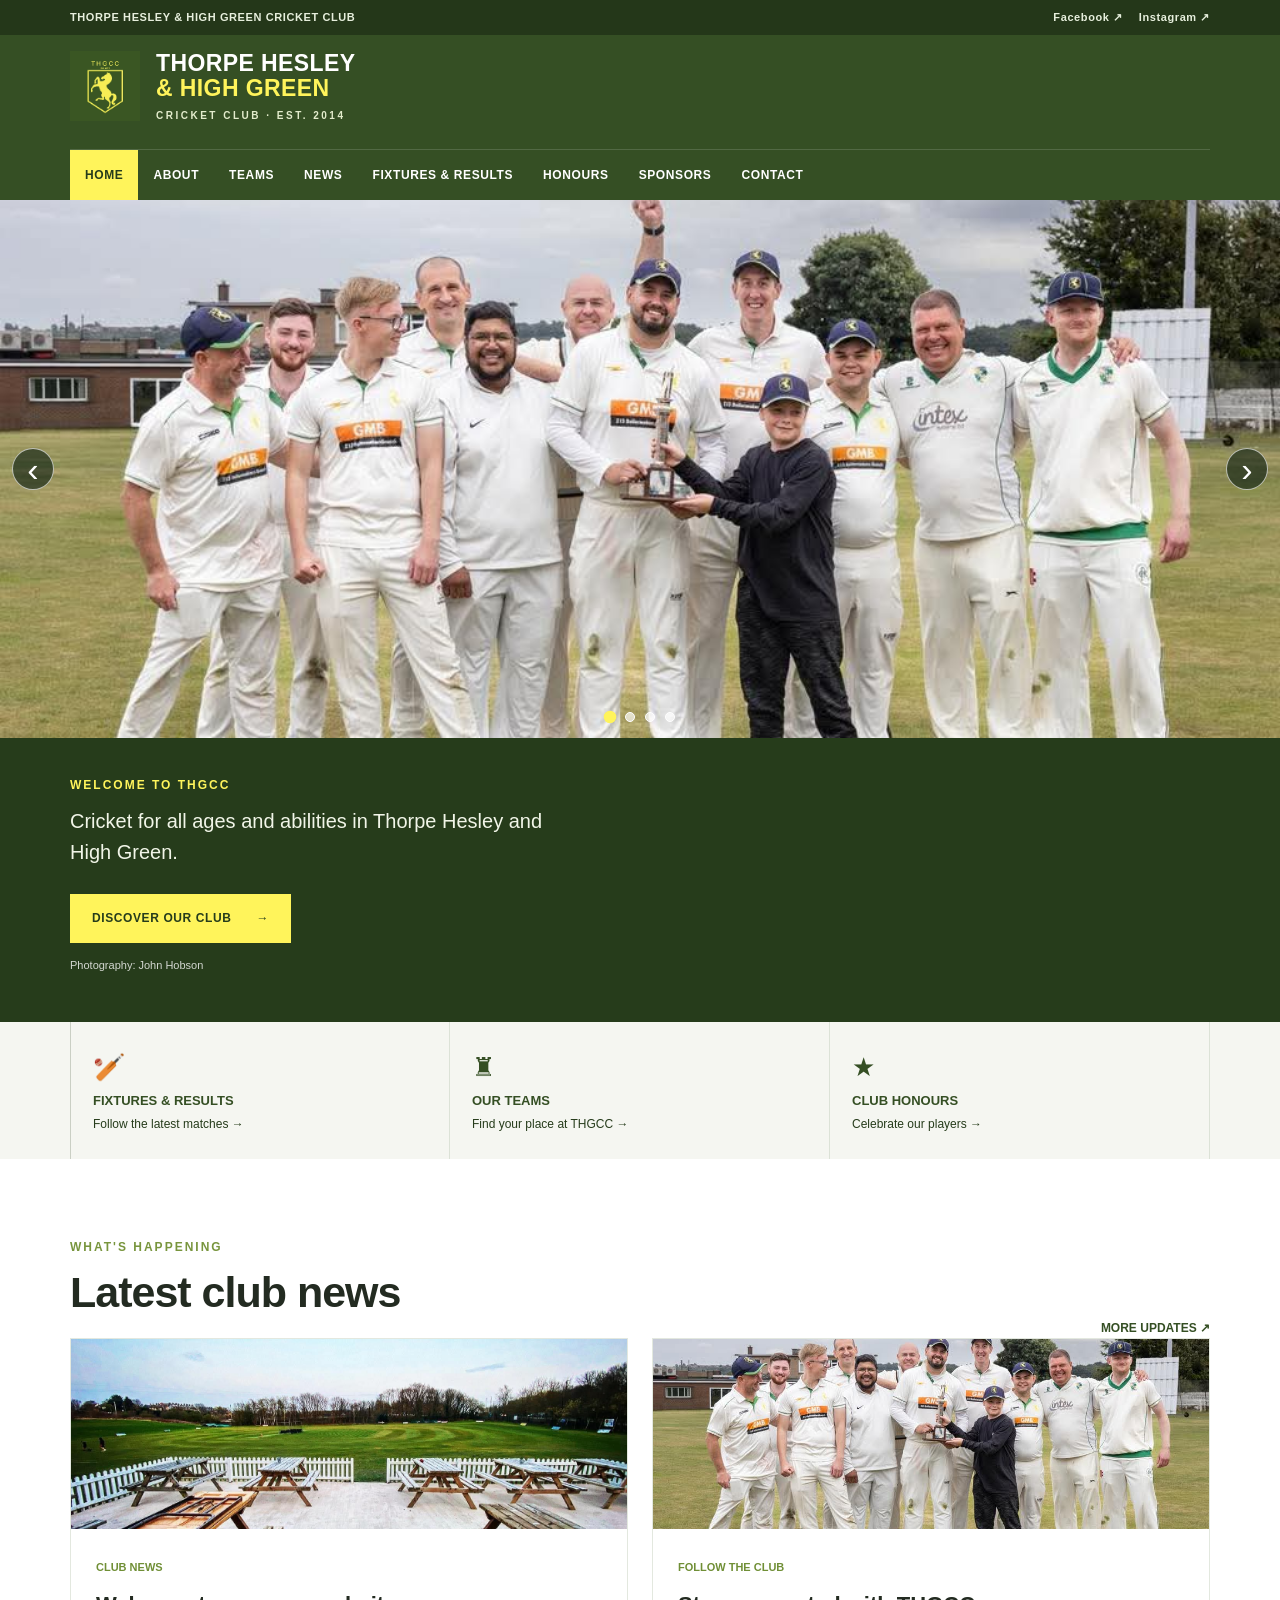
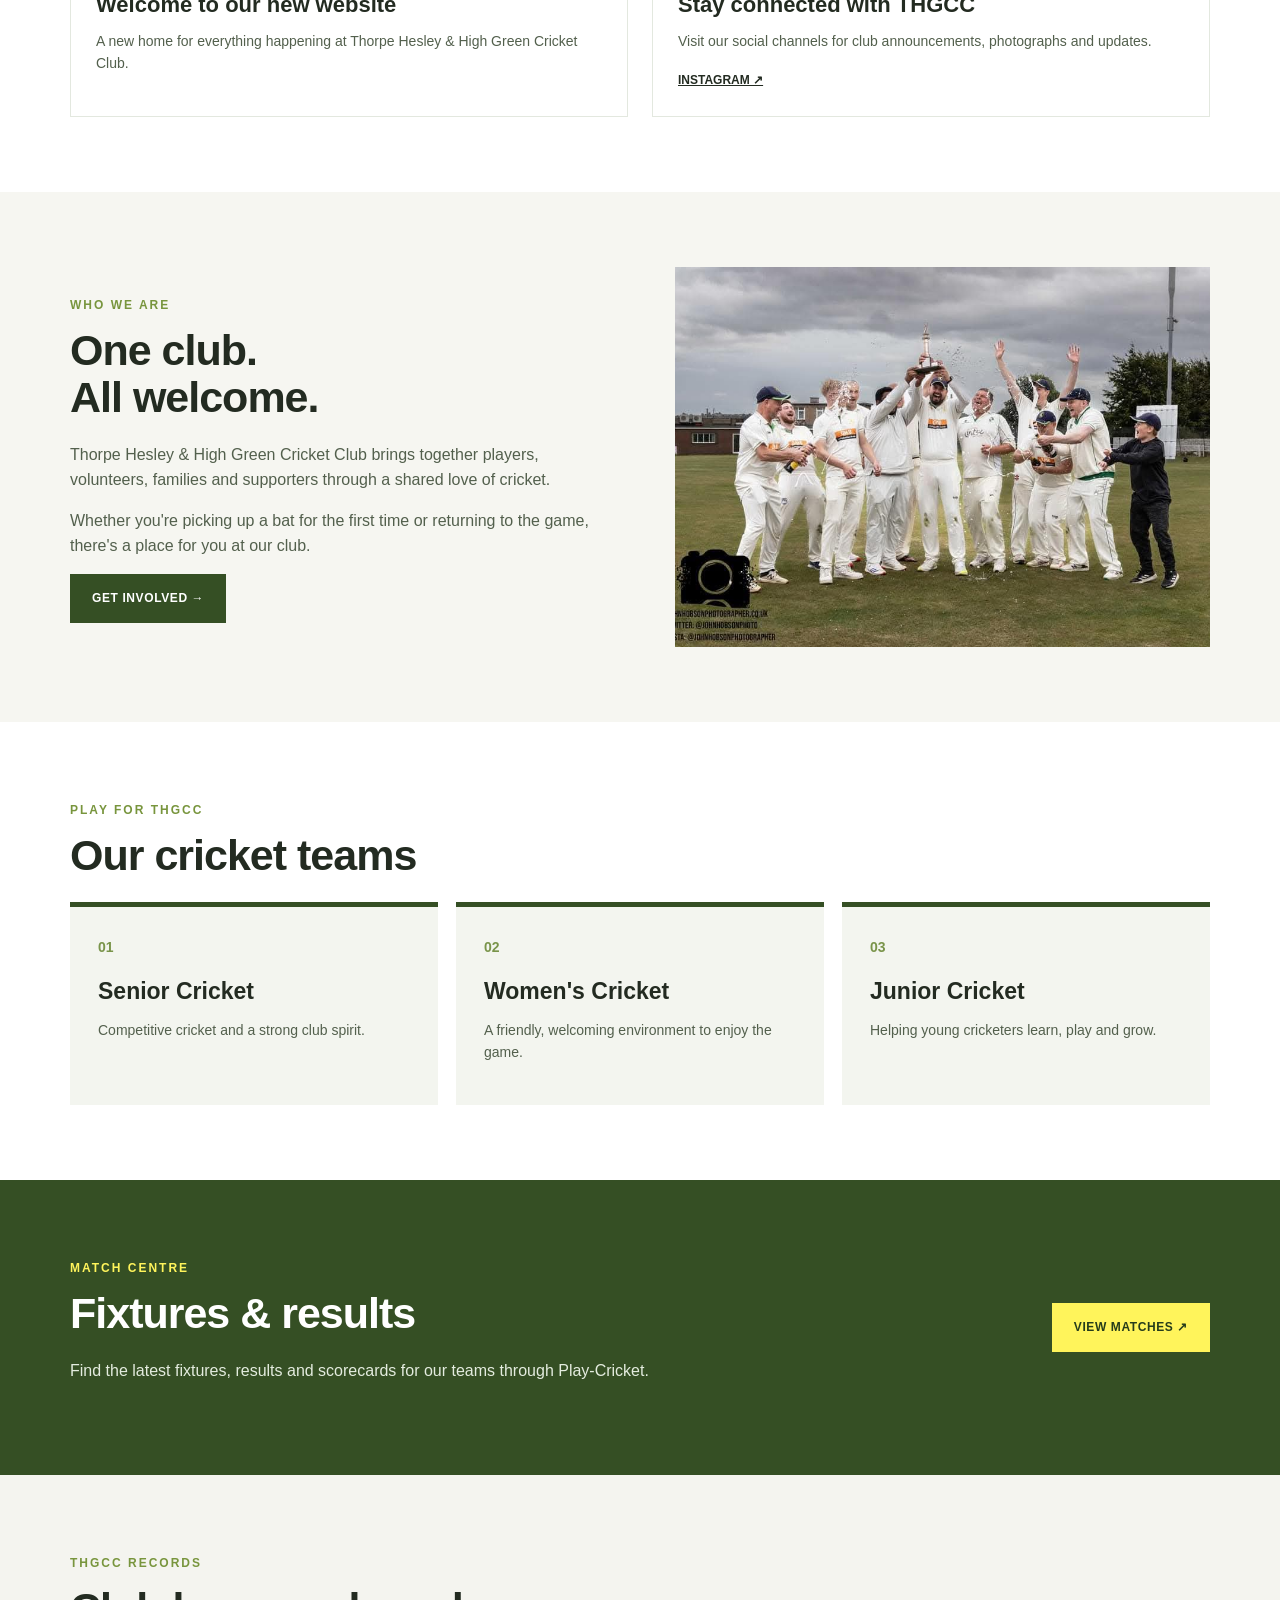
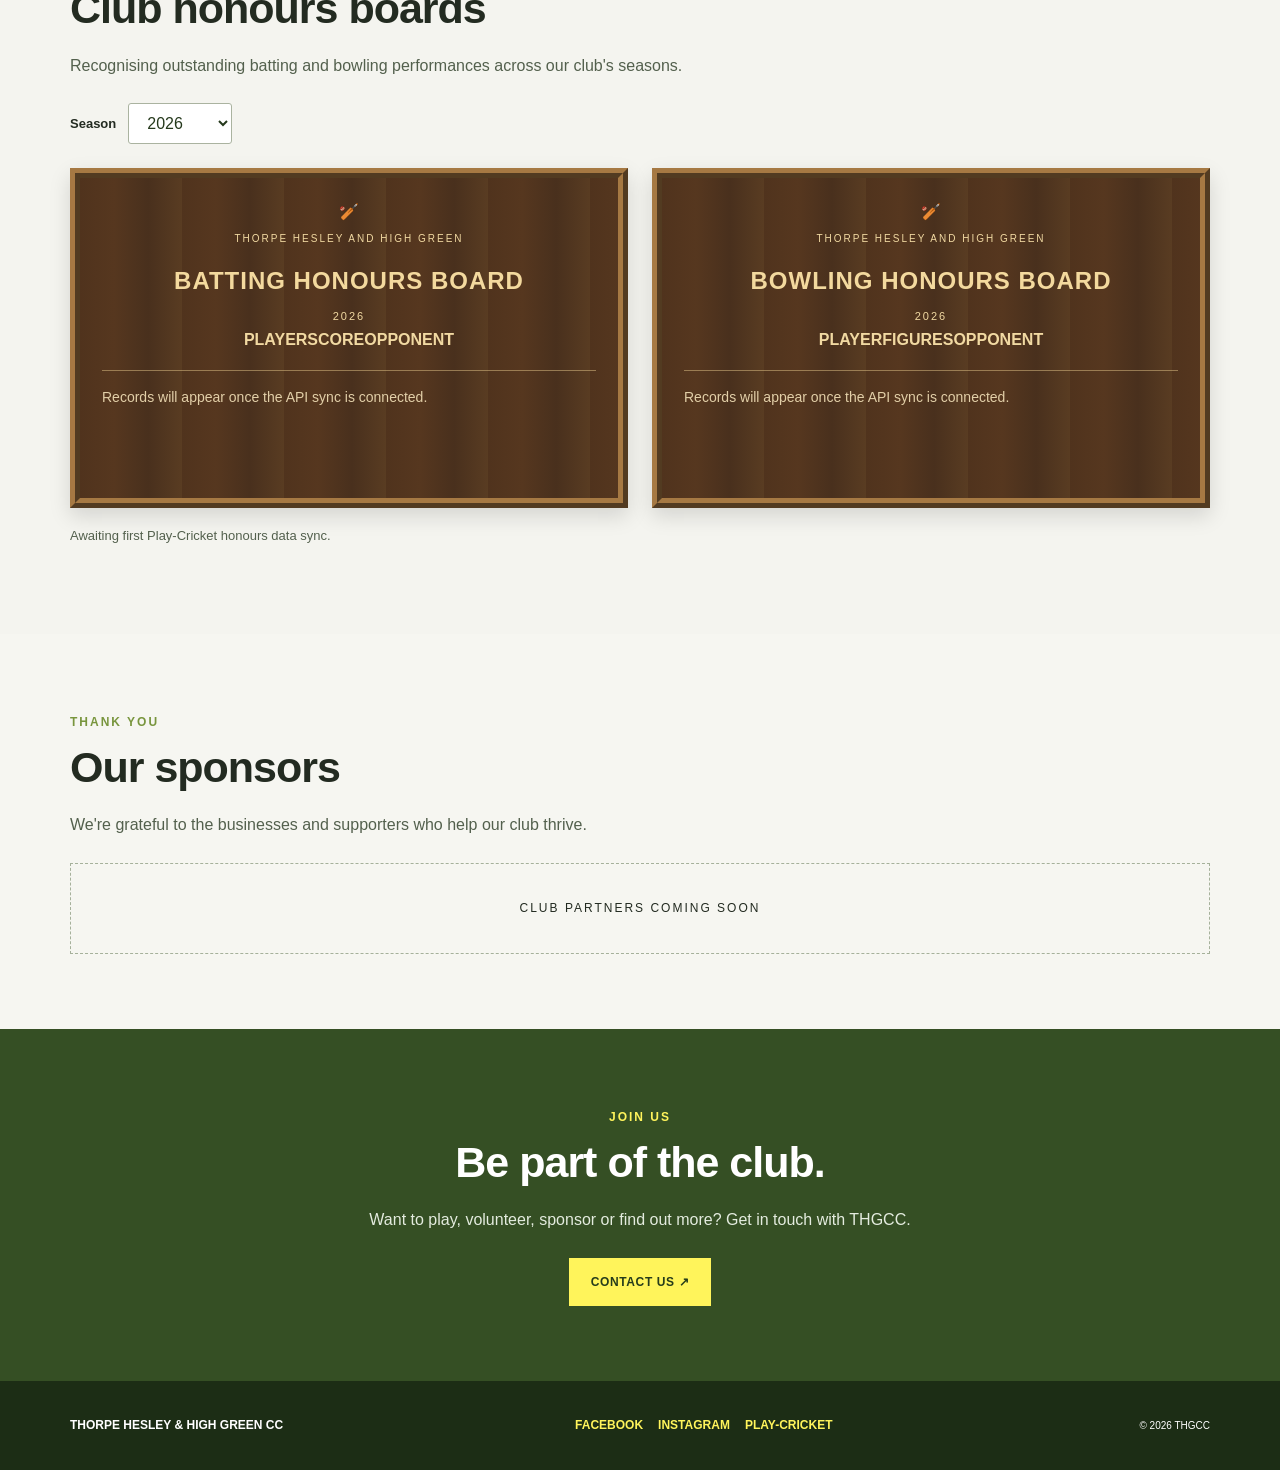
==== index.html @ 8e4e1ee3 "Match Iain's arched wooden honours board layout and record columns" ====
<!doctype html>
<html lang="en"><head><meta charset="utf-8"><meta name="viewport" content="width=device-width,initial-scale=1"><meta name="theme-color" content="#354f24"><meta name="description" content="Thorpe Hesley & High Green Cricket Club"><title>Thorpe Hesley & High Green Cricket Club</title><link rel="stylesheet" href="styles.css?v=20261103-honours2"></head>
<body><header class="site-header"><div class="topbar"><div class="container top-inner"><span>THORPE HESLEY & HIGH GREEN CRICKET CLUB</span><div><a href="https://www.facebook.com/THGCricket/" target="_blank" rel="noopener">Facebook ↗</a><a href="https://www.instagram.com/thorpehesleyhighgreencc/" target="_blank" rel="noopener">Instagram ↗</a></div></div></div><div class="container masthead"><a class="brand" href="#home"><img src="FB_IMG_1707073151206.png" alt="THGCC crest"><span>THORPE HESLEY<br><em>& HIGH GREEN</em><small>CRICKET CLUB · EST. 2014</small></span></a><button class="menu-toggle" aria-label="Toggle navigation" aria-expanded="false">☰</button><nav class="nav-links"><a href="#home">HOME</a><a href="#about">ABOUT</a><a href="#teams">TEAMS</a><a href="#news">NEWS</a><a href="#fixtures">FIXTURES & RESULTS</a><a href="#honours">HONOURS</a><a href="#sponsors">SPONSORS</a><a href="#contact">CONTACT</a></nav></div></header>
<main id="home"><section class="feature" aria-label="THGCC team celebrating with trophy"><div class="hero-carousel" aria-label="Club photo slideshow" aria-roledescription="carousel"><div class="hero-slides"><img class="hero-photo active" src="IMG-20261103-WA0012.jpg" alt="THGCC club celebration" data-credit="Photography: John Hobson"><img class="hero-photo" src="IMG-20261103-WA0010.jpg" alt="THGCC cricket team" data-credit=""><img class="hero-photo" src="IMG-20261103-WA0011.jpg" alt="THGCC cricket ground" data-credit=""><img class="hero-photo" src="IMG-20261103-WA0009.jpg" alt="THGCC players at the cricket pitch" data-credit=""></div><button class="slide-arrow prev" type="button" aria-label="Previous photo">‹</button><button class="slide-arrow next" type="button" aria-label="Next photo">›</button><div class="slide-dots" role="group" aria-label="Choose photo"><button class="active" aria-label="Show photo 1" aria-current="true"></button><button aria-label="Show photo 2"></button><button aria-label="Show photo 3"></button><button aria-label="Show photo 4"></button></div></div><div class="container feature-inner"><span class="feature-label">WELCOME TO THGCC</span><p>Cricket for all ages and abilities in Thorpe Hesley and High Green.</p><a class="btn btn-yellow" href="#about">DISCOVER OUR CLUB <span>→</span></a><div class="photo-credit">Photography: John Hobson</div></div></section>
<div class="quicklinks"><div class="container quick-grid"><a href="#fixtures"><span>🏏</span><strong>FIXTURES & RESULTS</strong><small>Follow the latest matches →</small></a><a href="#teams"><span>♜</span><strong>OUR TEAMS</strong><small>Find your place at THGCC →</small></a><a href="#honours"><span>★</span><strong>CLUB HONOURS</strong><small>Celebrate our players →</small></a></div></div>
<section class="section" id="news"><div class="container"><div class="heading"><div><span class="eyebrow">WHAT'S HAPPENING</span><h2>Latest club news</h2></div><a class="underlink" href="https://www.facebook.com/THGCricket/" target="_blank" rel="noopener">MORE UPDATES ↗</a></div><div class="news-grid"><article class="news-card"><div class="news-visual photo-team" role="img" aria-label="THGCC team photograph"></div><div class="news-copy"><small>CLUB NEWS</small><h3>Welcome to our new website</h3><p>A new home for everything happening at Thorpe Hesley & High Green Cricket Club.</p></div></article><article class="news-card"><div class="news-visual alternate photo-pitch" role="img" aria-label="Players lining the cricket pitch"></div><div class="news-copy"><small>FOLLOW THE CLUB</small><h3>Stay connected with THGCC</h3><p>Visit our social channels for club announcements, photographs and updates.</p><a href="https://www.instagram.com/thorpehesleyhighgreencc/" target="_blank" rel="noopener">INSTAGRAM ↗</a></div></article></div></div></section>
<section class="section about" id="about"><div class="container about-grid"><div><span class="eyebrow">WHO WE ARE</span><h2>One club.<br>All welcome.</h2><p>Thorpe Hesley & High Green Cricket Club brings together players, volunteers, families and supporters through a shared love of cricket.</p><p>Whether you're picking up a bat for the first time or returning to the game, there's a place for you at our club.</p><a class="btn btn-green" href="#contact">GET INVOLVED →</a></div><div class="about-panel photo-ground" role="img" aria-label="View of the cricket ground and pavilion seating"></div></div></section>
<section class="section" id="teams"><div class="container"><span class="eyebrow">PLAY FOR THGCC</span><h2>Our cricket teams</h2><div class="team-grid"><article><b>01</b><h3>Senior Cricket</h3><p>Competitive cricket and a strong club spirit.</p></article><article><b>02</b><h3>Women's Cricket</h3><p>A friendly, welcoming environment to enjoy the game.</p></article><article><b>03</b><h3>Junior Cricket</h3><p>Helping young cricketers learn, play and grow.</p></article></div></div></section>
<section class="section match" id="fixtures"><div class="container match-grid"><div><span class="eyebrow">MATCH CENTRE</span><h2>Fixtures & results</h2><p>Find the latest fixtures, results and scorecards for our teams through Play-Cricket.</p></div><a class="btn btn-yellow" href="https://thhg.play-cricket.com/home" target="_blank" rel="noopener">VIEW MATCHES ↗</a></div></section>
<section class="section honours-section" id="honours"><div class="container"><span class="eyebrow">THGCC RECORDS</span><h2>Club honours boards</h2><p>Recognising outstanding batting and bowling performances across our club's seasons.</p><div class="honours-controls"><label for="honours-season">Season</label><select id="honours-season"><option value="2026">2026</option><option value="all">All-time</option></select></div><div class="honours-grid"><article class="wood-board"><div class="wood-board-title"><div class="board-emblem" aria-hidden="true">🏏</div><small>THORPE HESLEY AND HIGH GREEN</small><h3>BATTING HONOURS BOARD</h3><span class="board-season">2026</span><div class="board-columns"><b>PLAYER</b><b>SCORE</b><b>OPPONENT</b></div></div><div id="honours-batting" class="wood-board-entries"><p>Records will appear once the API sync is connected.</p></div></article><article class="wood-board"><div class="wood-board-title"><div class="board-emblem" aria-hidden="true">🏏</div><small>THORPE HESLEY AND HIGH GREEN</small><h3>BOWLING HONOURS BOARD</h3><span class="board-season">2026</span><div class="board-columns"><b>PLAYER</b><b>FIGURES</b><b>OPPONENT</b></div></div><div id="honours-bowling" class="wood-board-entries"><p>Records will appear once the API sync is connected.</p></div></article></div><p class="honours-note" id="honours-status">Honours data will be sourced from official Play-Cricket scorecards.</p></div></section>
<section class="section sponsors" id="sponsors"><div class="container"><span class="eyebrow">THANK YOU</span><h2>Our sponsors</h2><p>We're grateful to the businesses and supporters who help our club thrive.</p><div class="sponsor-space">CLUB PARTNERS COMING SOON</div></div></section>
<section class="section contact" id="contact"><div class="container"><span class="eyebrow">JOIN US</span><h2>Be part of the club.</h2><p>Want to play, volunteer, sponsor or find out more? Get in touch with THGCC.</p><a class="btn btn-yellow" href="https://www.facebook.com/THGCricket/" target="_blank" rel="noopener">CONTACT US ↗</a></div></section></main><footer><div class="container footer-grid"><strong>THORPE HESLEY & HIGH GREEN CC</strong><div><a href="https://www.facebook.com/THGCricket/">FACEBOOK</a><a href="https://www.instagram.com/thorpehesleyhighgreencc/">INSTAGRAM</a><a href="https://thhg.play-cricket.com/home">PLAY-CRICKET</a></div><small>© <span id="year"></span> THGCC</small></div></footer><script src="script.js?v=20261103-honours2"></script></body></html>
---- styles.css ----
:root{--green:#354f24;--dark:#263c1b;--yellow:#fff45b;--cream:#f6f6f1;--ink:#232b21}*{box-sizing:border-box}html{scroll-behavior:smooth}body{margin:0;font-family:Arial,Helvetica,sans-serif;color:var(--ink);line-height:1.55}a{color:inherit}.container{width:min(1140px,calc(100% - 40px));margin:auto}.topbar{background:#243719;color:#e7efdd;font-size:11px;font-weight:700;letter-spacing:.6px}.top-inner{display:flex;justify-content:space-between;gap:12px;padding:9px 0}.top-inner a{text-decoration:none;margin-left:16px}.site-header{background:var(--green);color:white;position:relative;z-index:5}.masthead{display:flex;align-items:center;justify-content:space-between;flex-wrap:wrap;gap:12px;padding-top:16px}.brand{display:flex;align-items:center;gap:16px;text-decoration:none;font-weight:900;font-size:23px;line-height:1.08;letter-spacing:.4px}.brand img{width:80px;height:92px;object-fit:contain}.brand em{font-style:normal;color:var(--yellow)}.brand small{display:block;font-size:10px;letter-spacing:2.5px;margin-top:10px;color:#e3eccc}.nav-links{display:flex;align-items:center;gap:0;width:100%;border-top:1px solid #ffffff25;margin-top:15px}.nav-links a{font-size:12px;font-weight:800;letter-spacing:.6px;text-decoration:none;padding:16px 15px}.nav-links a:hover,.nav-links a:first-child{background:var(--yellow);color:var(--dark)}.menu-toggle{display:none;background:none;border:0;color:var(--yellow);font-size:30px}.feature{background:linear-gradient(90deg,rgba(24,41,15,.95),rgba(35,63,24,.65)),radial-gradient(circle at 85% 40%,#78925e,#355122 65%);color:white}.feature-inner{padding:105px 0 115px}.feature-label,.eyebrow{font-size:12px;font-weight:900;letter-spacing:2px;color:#78953d}.feature-label{color:var(--yellow)}h1,h2,h3,p{margin-top:0}.feature h1{font-size:clamp(44px,6vw,78px);font-weight:900;line-height:1.02;letter-spacing:-2px;margin:20px 0}.feature p{font-size:20px;max-width:490px;color:#f1f5e8;margin-bottom:26px}.btn{display:inline-flex;gap:25px;align-items:center;justify-content:space-between;padding:15px 22px;font-size:12px;font-weight:900;letter-spacing:.6px;text-decoration:none}.btn-yellow{background:var(--yellow);color:var(--dark)}.btn-green{background:var(--green);color:white}.quicklinks{background:var(--yellow)}.quick-grid{display:grid;grid-template-columns:repeat(3,1fr)}.quick-grid a{padding:25px 22px;display:flex;flex-direction:column;gap:4px;text-decoration:none;border-right:1px solid #293b1b35}.quick-grid a:first-child{border-left:1px solid #293b1b35}.quick-grid a>span{font-size:26px}.quick-grid strong{font-size:13px}.quick-grid small{font-size:12px}.section{padding:75px 0}.section h2{font-size:clamp(30px,4vw,43px);line-height:1.1;letter-spacing:-1px;margin:10px 0 22px}.section p{color:#53604d;max-width:660px}.heading{display:flex;justify-content:space-between;align-items:end;gap:20px}.underlink{font-size:12px;font-weight:800;text-decoration:none;color:var(--green)}.news-grid{display:grid;grid-template-columns:repeat(2,1fr);gap:24px}.news-card{border:1px solid #e3e8df}.news-visual{height:190px;background:linear-gradient(125deg,#263e1c,#648242);display:grid;place-items:center;color:var(--yellow);font-size:42px;font-weight:900;letter-spacing:5px}.news-visual.alternate{background:linear-gradient(125deg,#435f2b,#a4ad66)}.news-copy{padding:25px}.news-copy small{color:#708f36;font-size:11px;font-weight:900}.news-copy h3{font-size:22px;margin:9px 0}.news-copy p{font-size:14px}.news-copy a{font-size:12px;font-weight:900}.about,.sponsors{background:var(--cream)}.about-grid{display:grid;grid-template-columns:1fr 1fr;align-items:center;gap:70px}.about-panel{background:var(--green);min-height:350px;display:flex;flex-direction:column;align-items:center;justify-content:center;gap:12px;text-align:center;color:var(--yellow);padding:25px}.about-panel img{width:135px;height:160px;object-fit:contain}.about-panel strong{font-size:15px}.about-panel span{font-size:11px;letter-spacing:2px}.team-grid{display:grid;grid-template-columns:repeat(3,1fr);gap:18px}.team-grid article{background:#f3f5ef;padding:28px;border-top:5px solid var(--green)}.team-grid b{color:#79944a;font-size:14px}.team-grid h3{font-size:23px;margin:15px 0 10px}.team-grid p{font-size:14px}.match,.contact{background:var(--green);color:white}.match-grid{display:flex;justify-content:space-between;align-items:center;gap:30px}.match .eyebrow,.contact .eyebrow{color:var(--yellow)}.match p,.contact p{color:#e4ecdf}.honour-banner{background:#51321d;border:9px ridge #966b42;color:#e9c88e;display:flex;flex-direction:column;align-items:center;text-align:center;gap:8px;padding:45px;margin-top:30px}.honour-banner span{font-size:14px;letter-spacing:4px}.honour-banner strong{font-size:25px}.honour-banner small{font-size:12px}.sponsor-space{border:1px dashed #a6b19b;text-align:center;padding:35px;font-size:12px;letter-spacing:2px;margin-top:25px}.contact{text-align:center}.contact p{margin:0 auto 25px}footer{background:#1c2d15;color:white;padding:35px 0}.footer-grid{display:flex;align-items:center;justify-content:space-between;gap:20px;flex-wrap:wrap;font-size:12px}.footer-grid a{margin-right:15px;text-decoration:none;color:var(--yellow);font-weight:800}@media(max-width:800px){.topbar{display:none}.masthead{padding:12px 0;min-height:86px}.brand{font-size:17px;gap:9px}.brand img{width:56px;height:65px}.brand small{font-size:8px;letter-spacing:1.5px;margin-top:6px}.menu-toggle{display:block;cursor:pointer}.nav-links{display:none;flex-direction:column;align-items:stretch;margin:0;width:100%;border-top:1px solid #ffffff35}.nav-links.open{display:flex}.nav-links a{padding:12px 16px}.feature-inner{padding:66px 0 75px}.feature h1{font-size:clamp(42px,10vw,62px)}.feature p{font-size:17px}.quick-grid{grid-template-columns:1fr}.quick-grid a{padding:16px 8px;border-right:0;border-bottom:1px solid #293b1b35}.quick-grid a:first-child{border-left:0}.quick-grid a>span{display:none}.section{padding:52px 0}.news-grid,.about-grid,.team-grid{grid-template-columns:1fr}.about-grid{gap:25px}.heading,.match-grid{align-items:flex-start;flex-direction:column}.news-visual{height:140px}.footer-grid{flex-direction:column;align-items:flex-start}}
/* Real THGCC photography */
.feature{background:linear-gradient(90deg,rgba(15,30,13,.85),rgba(15,30,13,.35)),url("IMG-20261103-WA0009.jpg") center 43%/cover no-repeat}
.feature-inner{position:relative}.photo-credit{position:absolute;right:0;bottom:12px;font-size:11px;color:#fff;opacity:.85}
.news-visual.photo-team{background:url("IMG-20261103-WA0010.jpg") center 42%/cover no-repeat}
.news-visual.photo-pitch{background:url("IMG-20261103-WA0012.jpg") center/cover no-repeat}
.about-panel.photo-ground{background:url("IMG-20261103-WA0011.jpg") center/cover no-repeat;min-height:380px}
@media(max-width:800px){.feature{background-position:52% center}.feature-inner{padding-bottom:86px}.photo-credit{bottom:12px;left:0;right:auto}.news-visual{height:220px}.about-panel.photo-ground{min-height:260px}}

/* Restore official club crest and simplify homepage */
.brand img{width:70px;height:70px;object-fit:contain;background:transparent}
.feature-inner{padding-top:85px;padding-bottom:90px}
.feature-label{display:block;margin-bottom:18px}
@media(max-width:800px){.brand img{width:54px;height:54px}.feature-inner{padding-top:65px;padding-bottom:78px}}

/* Photo-led homepage with understated navigation tiles */
.feature{background:var(--dark)}
.hero-photo{display:block;width:100%;height:clamp(300px,42vw,540px);object-fit:cover;object-position:center 44%}
.feature-inner{padding:38px 0 48px}
.feature-label{margin-bottom:12px}
.photo-credit{position:static;margin-top:14px;font-size:11px;opacity:.8}
.quicklinks{background:#f5f6f1}
.quick-grid a{border-color:#dce2d7;color:var(--dark);padding:25px 22px}
.quick-grid a:hover{background:#e9efe1}
.quick-grid strong{color:var(--green)}
.quick-grid a>span{color:var(--green)}
@media(max-width:800px){.hero-photo{height:260px;object-position:center 45%}.feature-inner{padding:30px 0 38px}.quick-grid a{padding:18px 8px}.quick-grid a:first-child{border-left:0}.quicklinks{background:#f5f6f1}}

/* Mobile viewport and image overflow safeguard */
html,body{width:100%;max-width:100%;overflow-x:clip}
main,.site-header,.feature,.quicklinks,.section,footer{width:100%;max-width:100%}
img{max-width:100%}
.hero-photo{width:100%;max-width:100%;display:block}
@media(max-width:800px){.container{width:calc(100% - 32px);max-width:none;margin-left:16px;margin-right:16px}.site-header .masthead{display:flex;flex-wrap:wrap;justify-content:space-between;align-items:center}.site-header .brand{min-width:0;flex:1}.site-header .brand span{min-width:0}.menu-toggle{flex:0 0 auto}.feature-inner{width:calc(100% - 32px)}.quick-grid{display:grid;grid-template-columns:minmax(0,1fr)}.quick-grid a{min-width:0}.news-grid,.team-grid,.about-grid{grid-template-columns:minmax(0,1fr)}.feature .hero-photo{width:100%;height:250px;object-fit:cover}.feature p{max-width:100%}}

/* Rotating OVUCC-inspired photo carousel */
.hero-carousel{position:relative;width:100%;overflow:hidden;background:#172c16}
.hero-slides{position:relative;height:clamp(300px,42vw,540px)}
.hero-slides .hero-photo{position:absolute;inset:0;width:100%;height:100%;object-fit:cover;object-position:center 45%;opacity:0;transition:opacity .65s ease;pointer-events:none}
.hero-slides .hero-photo.active{opacity:1;pointer-events:auto}
.slide-arrow{position:absolute;top:50%;transform:translateY(-50%);border:1px solid #ffffffa6;border-radius:50%;background:#142516a8;color:white;width:42px;height:42px;font-size:34px;line-height:1;cursor:pointer;display:grid;place-items:center;z-index:2}
.slide-arrow.prev{left:12px}.slide-arrow.next{right:12px}
.slide-dots{position:absolute;bottom:16px;left:50%;transform:translateX(-50%);display:flex;gap:10px;z-index:2}
.slide-dots button{border:1px solid white;background:#ffffffa8;border-radius:50%;width:10px;height:10px;padding:0;cursor:pointer}
.slide-dots button.active{background:var(--yellow);border-color:var(--yellow);transform:scale(1.25)}
@media(max-width:800px){.hero-slides{height:260px}.hero-slides .hero-photo{height:100%}.slide-arrow{width:34px;height:34px;font-size:26px}.slide-dots{bottom:12px}}
@media(prefers-reduced-motion:reduce){.hero-slides .hero-photo{transition:none}}

/* Traditional club honours boards */
.honours-section{background:#f4f4ef}.honours-controls{display:flex;align-items:center;gap:12px;margin:24px 0}.honours-controls label{font-weight:800;font-size:13px}.honours-controls select{padding:10px 14px;border:1px solid #aab3a0;border-radius:3px;background:white;color:#25391c;font:inherit}.honours-grid{display:grid;grid-template-columns:repeat(2,minmax(0,1fr));gap:24px}.wood-board{border:10px ridge #a67943;background:repeating-linear-gradient(90deg,#50331d 0px,#56371f 34px,#49301d 68px,#593c22 102px);box-shadow:0 8px 20px #0002;color:#f1d9a2;padding:22px;min-height:340px}.wood-board-title{text-align:center;border-bottom:1px solid #e2c48880;padding-bottom:18px;margin-bottom:16px}.wood-board-title small{font-size:10px;letter-spacing:2px}.wood-board-title h3{color:#f3d99e;font-size:24px;letter-spacing:1px;margin:12px 0 4px}.wood-board-title span{font-size:11px;letter-spacing:2px}.wood-board-entries p{color:#e2cfa8;font-size:14px}.honour-row{display:grid;grid-template-columns:minmax(0,1fr) auto;gap:10px;border-bottom:1px solid #e7d29c3a;padding:9px 0;font-size:14px}.honour-row strong{color:#f9e5b7}.honour-row small{display:block;color:#e5cfa3;font-size:11px}.honours-note{margin-top:18px;font-size:13px}@media(max-width:800px){.honours-grid{grid-template-columns:1fr}.wood-board{padding:16px;border-width:8px;min-height:260px}}
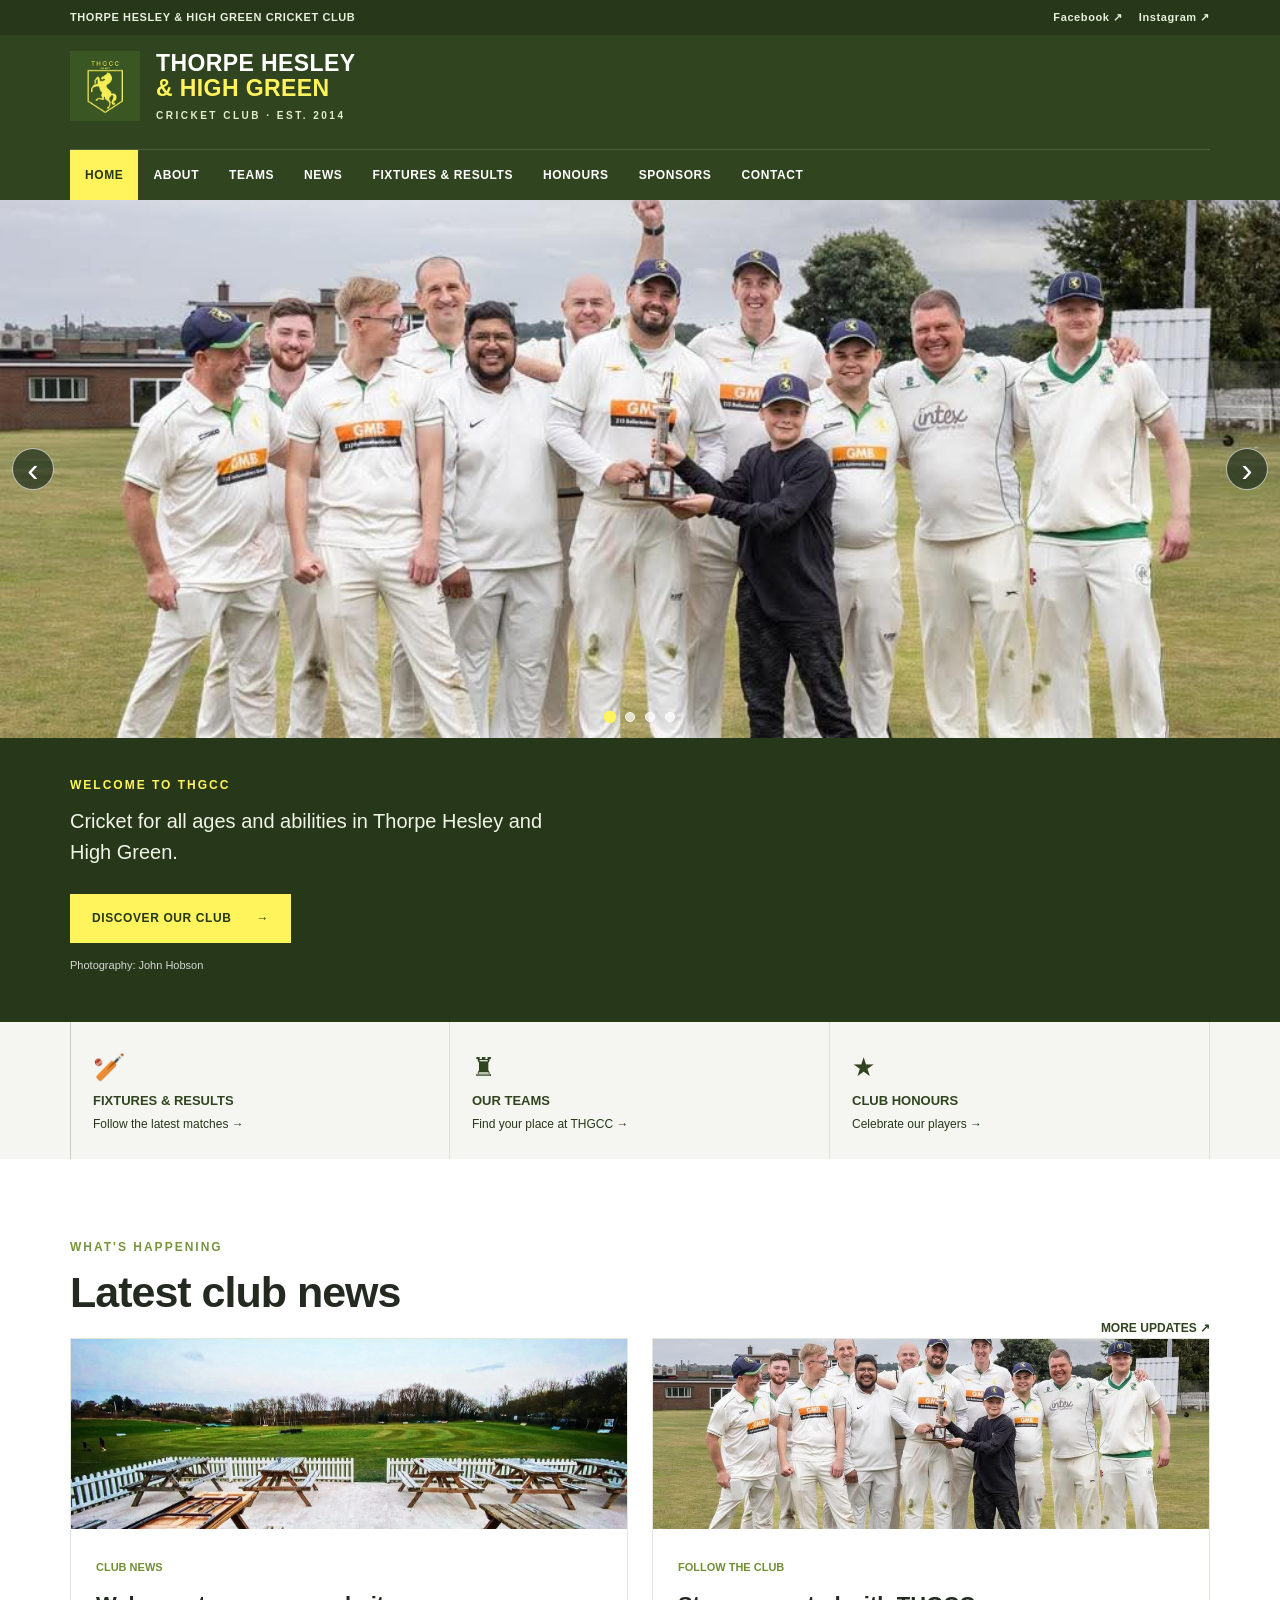
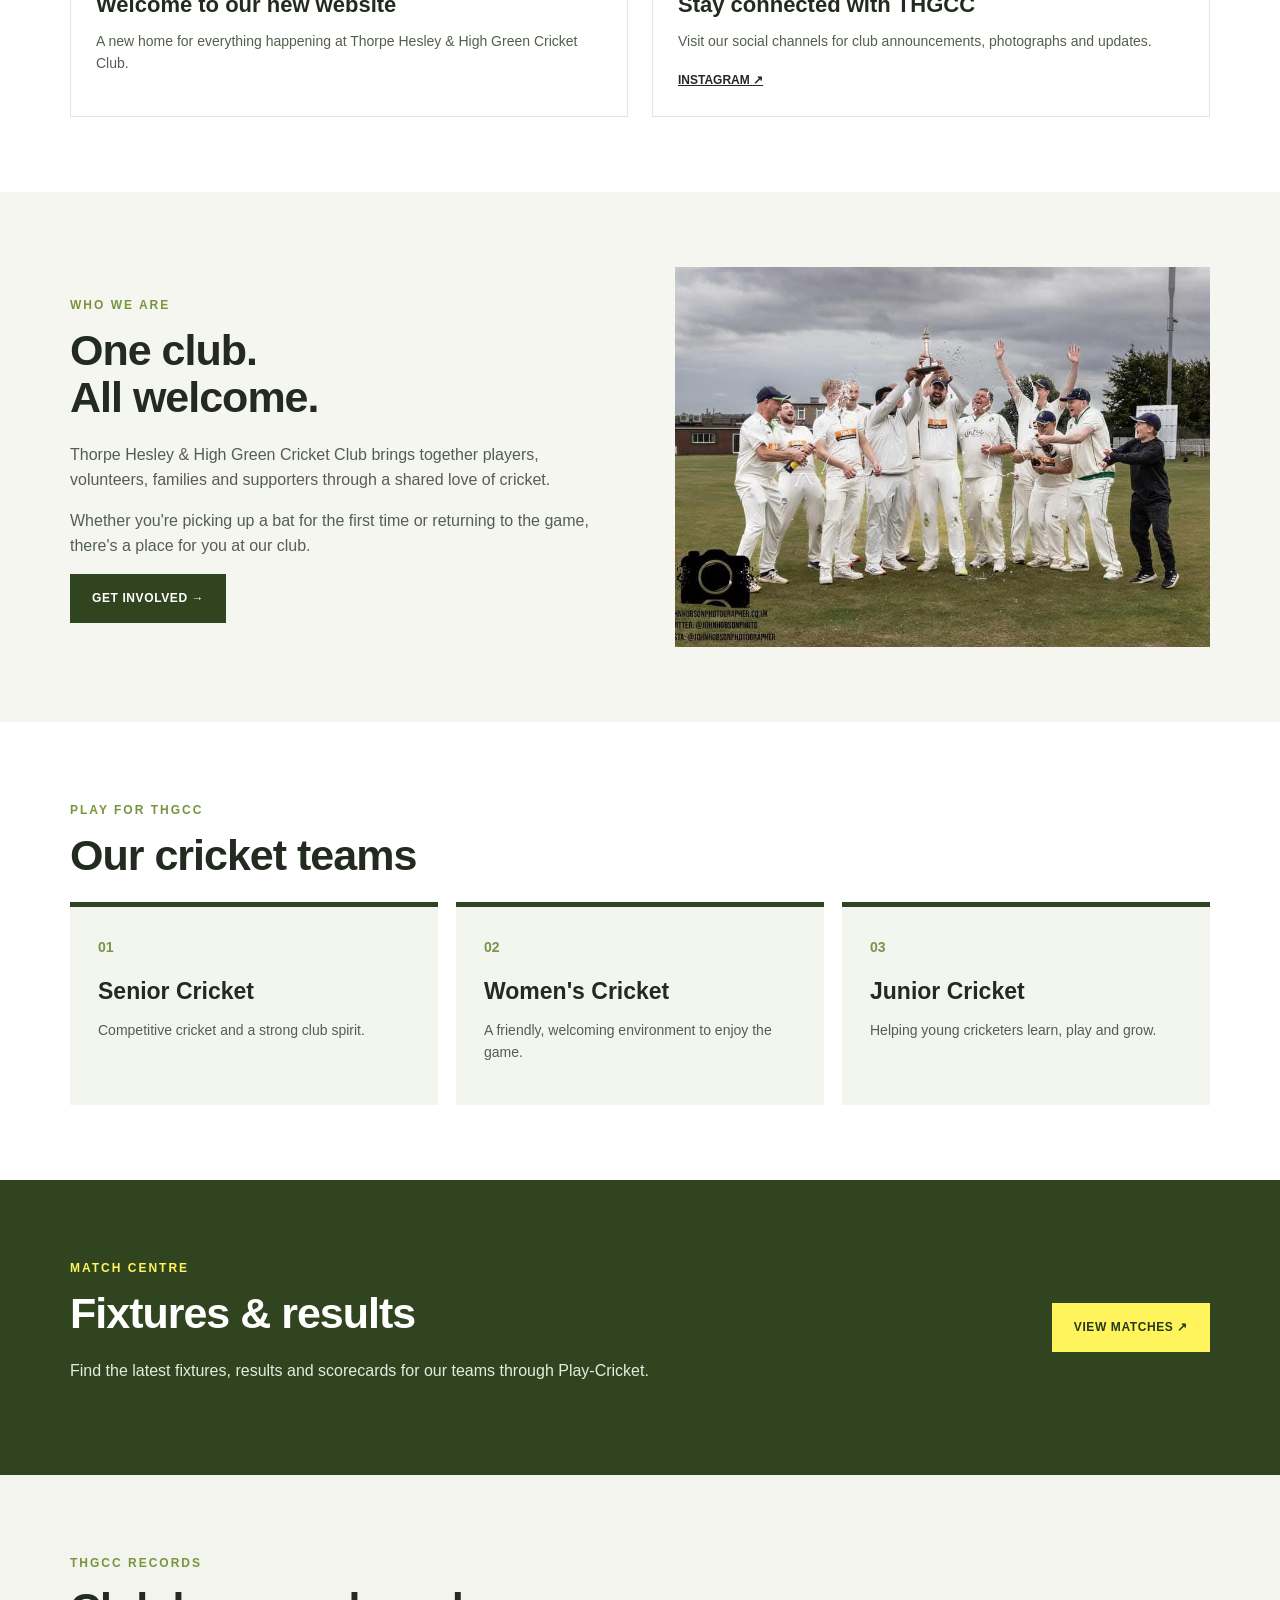
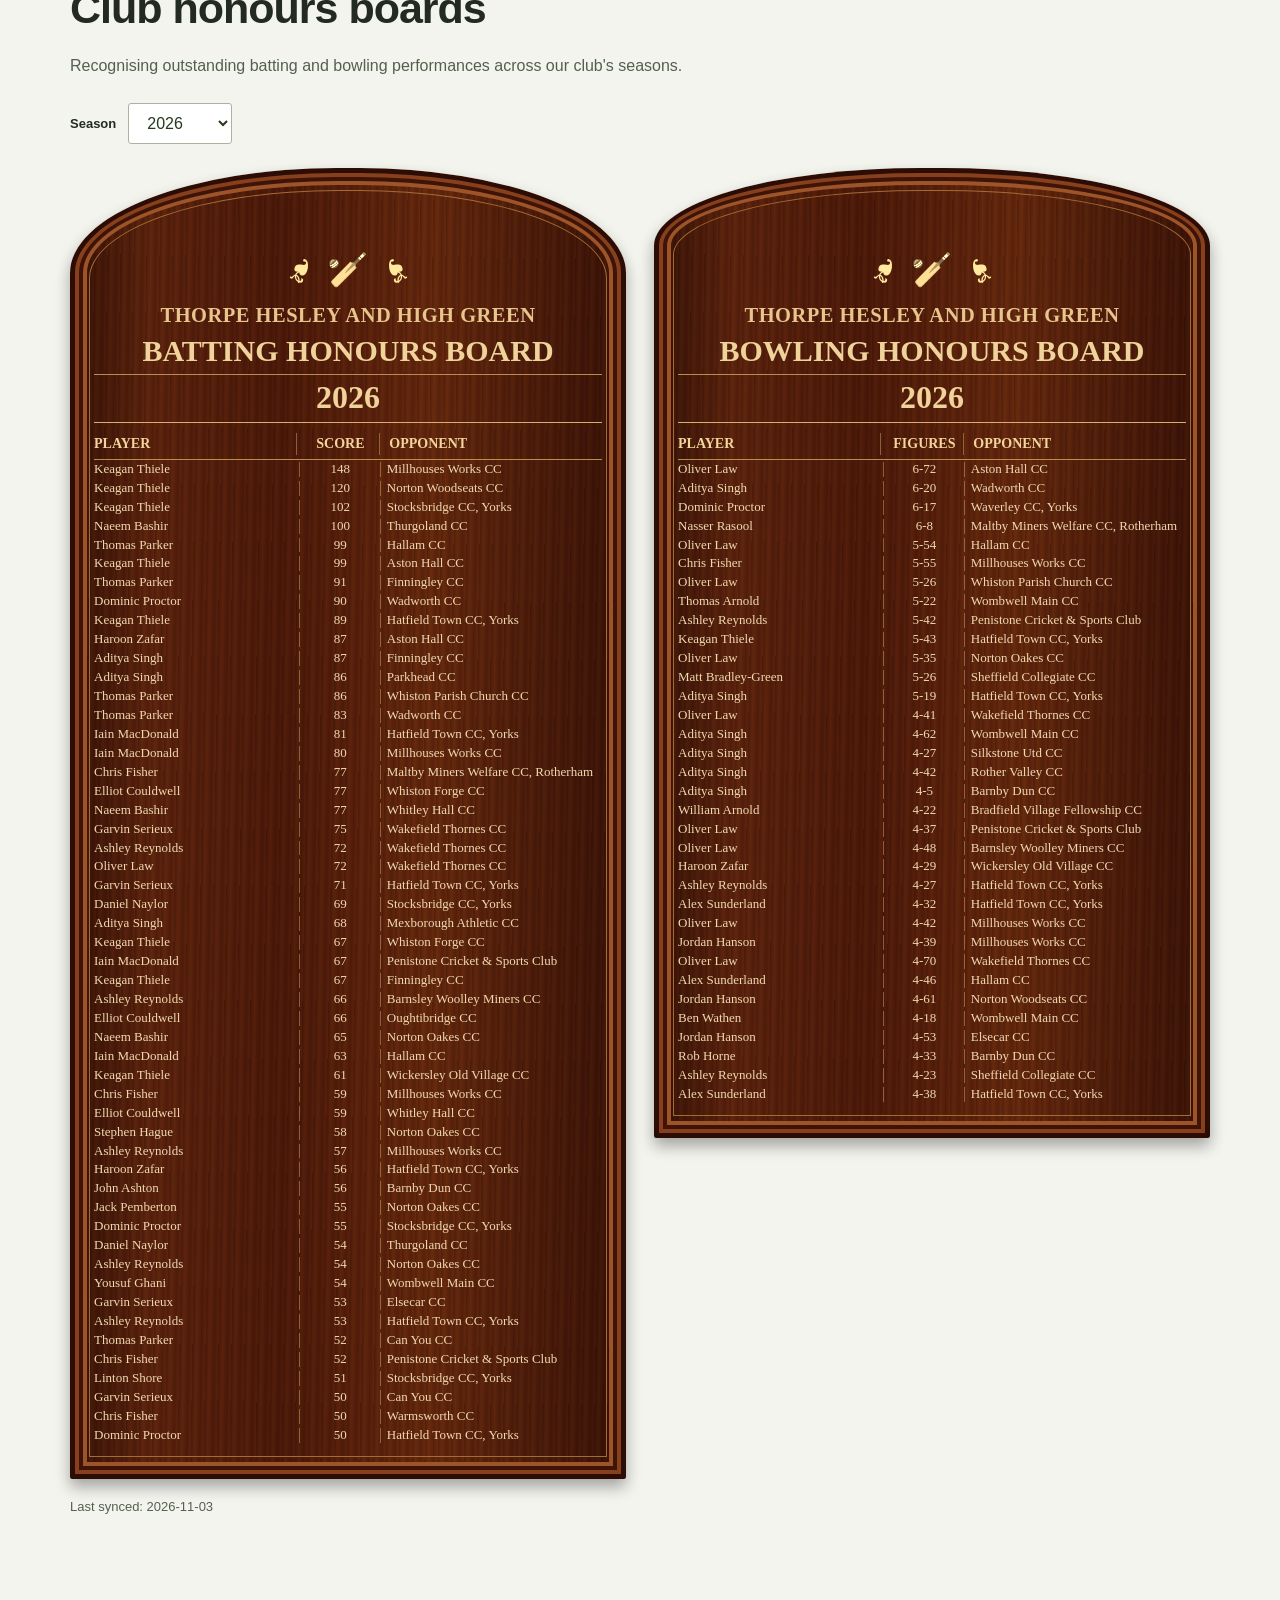
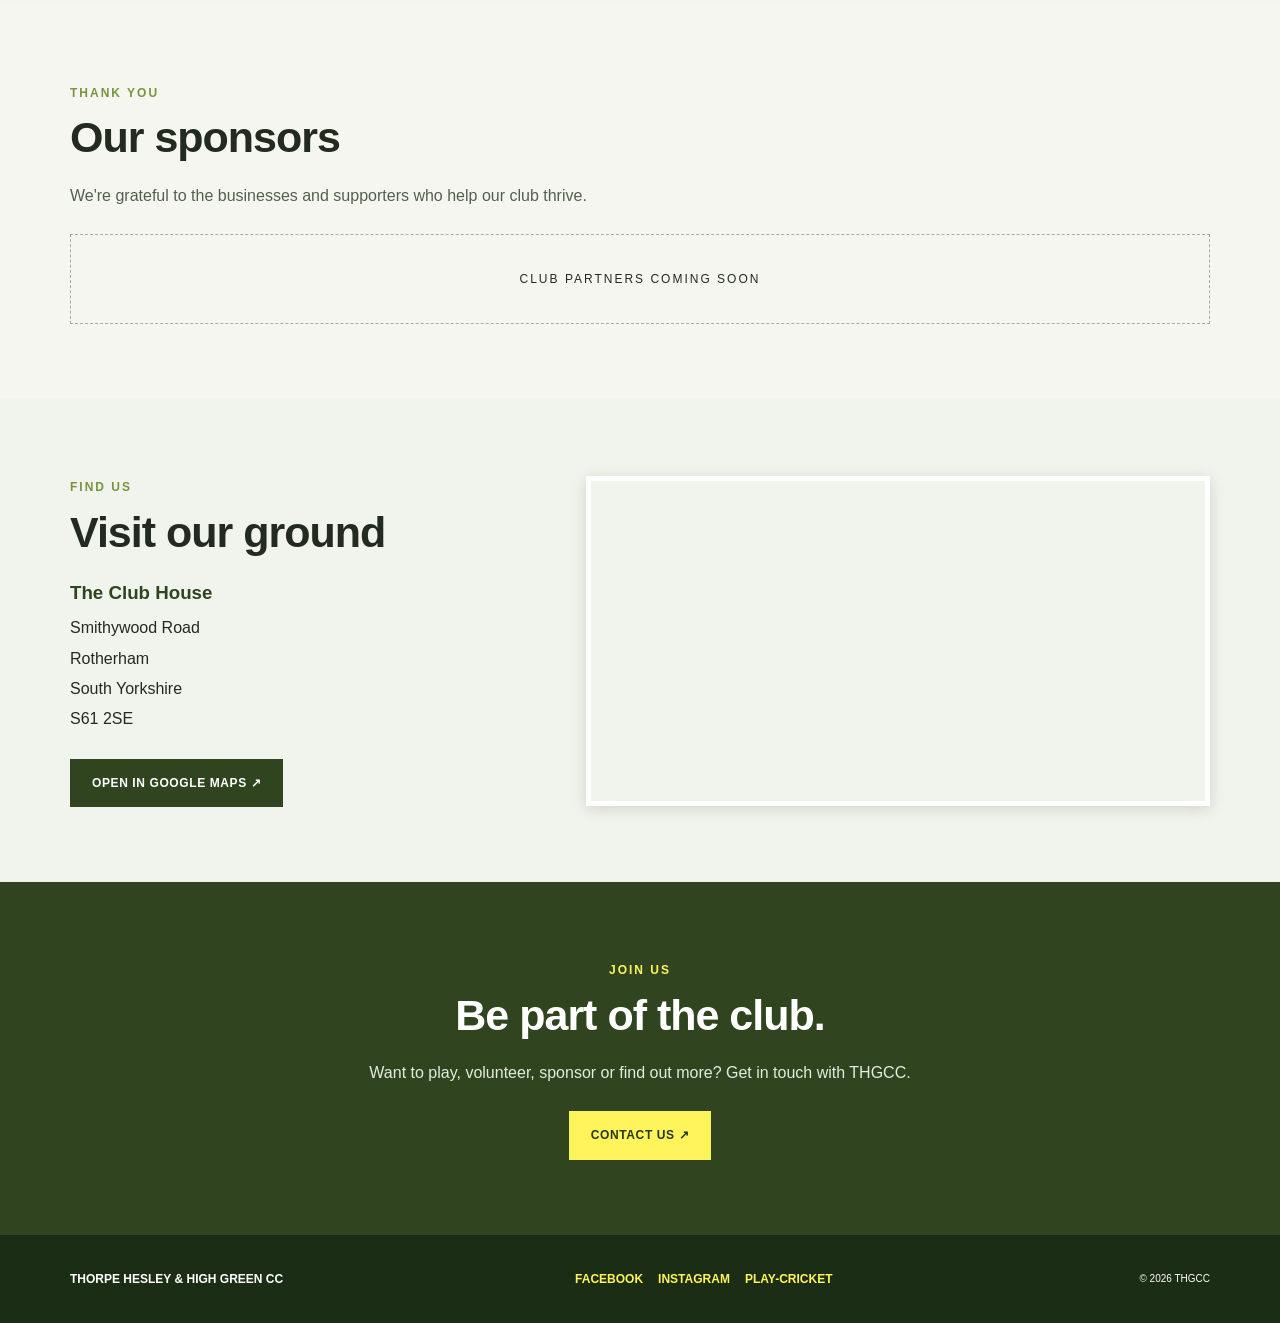
==== commit ce4fd992: "Refine Iain-style honours boards, match crest green, and add club location and map" ====
--- a/index.html
+++ b/index.html
@@ -1,5 +1,5 @@
 <!doctype html>
-<html lang="en"><head><meta charset="utf-8"><meta name="viewport" content="width=device-width,initial-scale=1"><meta name="theme-color" content="#354f24"><meta name="description" content="Thorpe Hesley & High Green Cricket Club"><title>Thorpe Hesley & High Green Cricket Club</title><link rel="stylesheet" href="styles.css?v=20261103-honours2"></head>
+<html lang="en"><head><meta charset="utf-8"><meta name="viewport" content="width=device-width,initial-scale=1"><meta name="theme-color" content="#354f24"><meta name="description" content="Thorpe Hesley & High Green Cricket Club"><title>Thorpe Hesley & High Green Cricket Club</title><link rel="stylesheet" href="styles.css?v=20261103-honours3"></head>
 <body><header class="site-header"><div class="topbar"><div class="container top-inner"><span>THORPE HESLEY & HIGH GREEN CRICKET CLUB</span><div><a href="https://www.facebook.com/THGCricket/" target="_blank" rel="noopener">Facebook ↗</a><a href="https://www.instagram.com/thorpehesleyhighgreencc/" target="_blank" rel="noopener">Instagram ↗</a></div></div></div><div class="container masthead"><a class="brand" href="#home"><img src="FB_IMG_1707073151206.png" alt="THGCC crest"><span>THORPE HESLEY<br><em>& HIGH GREEN</em><small>CRICKET CLUB · EST. 2014</small></span></a><button class="menu-toggle" aria-label="Toggle navigation" aria-expanded="false">☰</button><nav class="nav-links"><a href="#home">HOME</a><a href="#about">ABOUT</a><a href="#teams">TEAMS</a><a href="#news">NEWS</a><a href="#fixtures">FIXTURES & RESULTS</a><a href="#honours">HONOURS</a><a href="#sponsors">SPONSORS</a><a href="#contact">CONTACT</a></nav></div></header>
 <main id="home"><section class="feature" aria-label="THGCC team celebrating with trophy"><div class="hero-carousel" aria-label="Club photo slideshow" aria-roledescription="carousel"><div class="hero-slides"><img class="hero-photo active" src="IMG-20261103-WA0012.jpg" alt="THGCC club celebration" data-credit="Photography: John Hobson"><img class="hero-photo" src="IMG-20261103-WA0010.jpg" alt="THGCC cricket team" data-credit=""><img class="hero-photo" src="IMG-20261103-WA0011.jpg" alt="THGCC cricket ground" data-credit=""><img class="hero-photo" src="IMG-20261103-WA0009.jpg" alt="THGCC players at the cricket pitch" data-credit=""></div><button class="slide-arrow prev" type="button" aria-label="Previous photo">‹</button><button class="slide-arrow next" type="button" aria-label="Next photo">›</button><div class="slide-dots" role="group" aria-label="Choose photo"><button class="active" aria-label="Show photo 1" aria-current="true"></button><button aria-label="Show photo 2"></button><button aria-label="Show photo 3"></button><button aria-label="Show photo 4"></button></div></div><div class="container feature-inner"><span class="feature-label">WELCOME TO THGCC</span><p>Cricket for all ages and abilities in Thorpe Hesley and High Green.</p><a class="btn btn-yellow" href="#about">DISCOVER OUR CLUB <span>→</span></a><div class="photo-credit">Photography: John Hobson</div></div></section>
 <div class="quicklinks"><div class="container quick-grid"><a href="#fixtures"><span>🏏</span><strong>FIXTURES & RESULTS</strong><small>Follow the latest matches →</small></a><a href="#teams"><span>♜</span><strong>OUR TEAMS</strong><small>Find your place at THGCC →</small></a><a href="#honours"><span>★</span><strong>CLUB HONOURS</strong><small>Celebrate our players →</small></a></div></div>
@@ -7,6 +7,7 @@
 <section class="section about" id="about"><div class="container about-grid"><div><span class="eyebrow">WHO WE ARE</span><h2>One club.<br>All welcome.</h2><p>Thorpe Hesley & High Green Cricket Club brings together players, volunteers, families and supporters through a shared love of cricket.</p><p>Whether you're picking up a bat for the first time or returning to the game, there's a place for you at our club.</p><a class="btn btn-green" href="#contact">GET INVOLVED →</a></div><div class="about-panel photo-ground" role="img" aria-label="View of the cricket ground and pavilion seating"></div></div></section>
 <section class="section" id="teams"><div class="container"><span class="eyebrow">PLAY FOR THGCC</span><h2>Our cricket teams</h2><div class="team-grid"><article><b>01</b><h3>Senior Cricket</h3><p>Competitive cricket and a strong club spirit.</p></article><article><b>02</b><h3>Women's Cricket</h3><p>A friendly, welcoming environment to enjoy the game.</p></article><article><b>03</b><h3>Junior Cricket</h3><p>Helping young cricketers learn, play and grow.</p></article></div></div></section>
 <section class="section match" id="fixtures"><div class="container match-grid"><div><span class="eyebrow">MATCH CENTRE</span><h2>Fixtures & results</h2><p>Find the latest fixtures, results and scorecards for our teams through Play-Cricket.</p></div><a class="btn btn-yellow" href="https://thhg.play-cricket.com/home" target="_blank" rel="noopener">VIEW MATCHES ↗</a></div></section>
-<section class="section honours-section" id="honours"><div class="container"><span class="eyebrow">THGCC RECORDS</span><h2>Club honours boards</h2><p>Recognising outstanding batting and bowling performances across our club's seasons.</p><div class="honours-controls"><label for="honours-season">Season</label><select id="honours-season"><option value="2026">2026</option><option value="all">All-time</option></select></div><div class="honours-grid"><article class="wood-board"><div class="wood-board-title"><div class="board-emblem" aria-hidden="true">🏏</div><small>THORPE HESLEY AND HIGH GREEN</small><h3>BATTING HONOURS BOARD</h3><span class="board-season">2026</span><div class="board-columns"><b>PLAYER</b><b>SCORE</b><b>OPPONENT</b></div></div><div id="honours-batting" class="wood-board-entries"><p>Records will appear once the API sync is connected.</p></div></article><article class="wood-board"><div class="wood-board-title"><div class="board-emblem" aria-hidden="true">🏏</div><small>THORPE HESLEY AND HIGH GREEN</small><h3>BOWLING HONOURS BOARD</h3><span class="board-season">2026</span><div class="board-columns"><b>PLAYER</b><b>FIGURES</b><b>OPPONENT</b></div></div><div id="honours-bowling" class="wood-board-entries"><p>Records will appear once the API sync is connected.</p></div></article></div><p class="honours-note" id="honours-status">Honours data will be sourced from official Play-Cricket scorecards.</p></div></section>
+<section class="section honours-section" id="honours"><div class="container"><span class="eyebrow">THGCC RECORDS</span><h2>Club honours boards</h2><p>Recognising outstanding batting and bowling performances across our club's seasons.</p><div class="honours-controls"><label for="honours-season">Season</label><select id="honours-season"><option value="2026">2026</option><option value="all">All-time</option></select></div><div class="honours-grid"><article class="wood-board"><div class="wood-board-title"><div class="board-emblem" aria-hidden="true"><span class="laurel">❧</span><span class="crossed-bats">🏏</span><span class="laurel mirror">❧</span></div><small>THORPE HESLEY AND HIGH GREEN</small><h3>BATTING HONOURS BOARD</h3><span class="board-season">2026</span><div class="board-columns"><b>PLAYER</b><b>SCORE</b><b>OPPONENT</b></div></div><div id="honours-batting" class="wood-board-entries"><p>Records will appear once the API sync is connected.</p></div></article><article class="wood-board"><div class="wood-board-title"><div class="board-emblem" aria-hidden="true"><span class="laurel">❧</span><span class="crossed-bats">🏏</span><span class="laurel mirror">❧</span></div><small>THORPE HESLEY AND HIGH GREEN</small><h3>BOWLING HONOURS BOARD</h3><span class="board-season">2026</span><div class="board-columns"><b>PLAYER</b><b>FIGURES</b><b>OPPONENT</b></div></div><div id="honours-bowling" class="wood-board-entries"><p>Records will appear once the API sync is connected.</p></div></article></div><p class="honours-note" id="honours-status">Honours data will be sourced from official Play-Cricket scorecards.</p></div></section>
 <section class="section sponsors" id="sponsors"><div class="container"><span class="eyebrow">THANK YOU</span><h2>Our sponsors</h2><p>We're grateful to the businesses and supporters who help our club thrive.</p><div class="sponsor-space">CLUB PARTNERS COMING SOON</div></div></section>
+<section class="section location-section" id="location"><div class="container location-layout"><div><span class="eyebrow">FIND US</span><h2>Visit our ground</h2><h3>The Club House</h3><address>Smithywood Road<br>Rotherham<br>South Yorkshire<br>S61 2SE</address><a class="btn btn-green" href="https://www.google.com/maps/search/?api=1&query=Smithywood+Road%2C+Rotherham%2C+S61+2SE" target="_blank" rel="noopener noreferrer">OPEN IN GOOGLE MAPS ↗</a></div><div class="location-map"><iframe title="Map showing the THGCC club house on Smithywood Road" loading="lazy" referrerpolicy="no-referrer-when-downgrade" src="https://maps.google.com/maps?q=Smithywood%20Road%2C%20Rotherham%2C%20S61%202SE&t=&z=14&ie=UTF8&iwloc=&output=embed"></iframe></div></div></section>
 <section class="section contact" id="contact"><div class="container"><span class="eyebrow">JOIN US</span><h2>Be part of the club.</h2><p>Want to play, volunteer, sponsor or find out more? Get in touch with THGCC.</p><a class="btn btn-yellow" href="https://www.facebook.com/THGCricket/" target="_blank" rel="noopener">CONTACT US ↗</a></div></section></main><footer><div class="container footer-grid"><strong>THORPE HESLEY & HIGH GREEN CC</strong><div><a href="https://www.facebook.com/THGCricket/">FACEBOOK</a><a href="https://www.instagram.com/thorpehesleyhighgreencc/">INSTAGRAM</a><a href="https://thhg.play-cricket.com/home">PLAY-CRICKET</a></div><small>© <span id="year"></span> THGCC</small></div></footer><script src="script.js?v=20261103-honours2"></script></body></html>
--- a/styles.css
+++ b/styles.css
@@ -48,3 +48,14 @@
 
 /* Traditional club honours boards */
 .honours-section{background:#f4f4ef}.honours-controls{display:flex;align-items:center;gap:12px;margin:24px 0}.honours-controls label{font-weight:800;font-size:13px}.honours-controls select{padding:10px 14px;border:1px solid #aab3a0;border-radius:3px;background:white;color:#25391c;font:inherit}.honours-grid{display:grid;grid-template-columns:repeat(2,minmax(0,1fr));gap:24px}.wood-board{border:10px ridge #a67943;background:repeating-linear-gradient(90deg,#50331d 0px,#56371f 34px,#49301d 68px,#593c22 102px);box-shadow:0 8px 20px #0002;color:#f1d9a2;padding:22px;min-height:340px}.wood-board-title{text-align:center;border-bottom:1px solid #e2c48880;padding-bottom:18px;margin-bottom:16px}.wood-board-title small{font-size:10px;letter-spacing:2px}.wood-board-title h3{color:#f3d99e;font-size:24px;letter-spacing:1px;margin:12px 0 4px}.wood-board-title span{font-size:11px;letter-spacing:2px}.wood-board-entries p{color:#e2cfa8;font-size:14px}.honour-row{display:grid;grid-template-columns:minmax(0,1fr) auto;gap:10px;border-bottom:1px solid #e7d29c3a;padding:9px 0;font-size:14px}.honour-row strong{color:#f9e5b7}.honour-row small{display:block;color:#e5cfa3;font-size:11px}.honours-note{margin-top:18px;font-size:13px}@media(max-width:800px){.honours-grid{grid-template-columns:1fr}.wood-board{padding:16px;border-width:8px;min-height:260px}}
+
+/* Iain-inspired arched mahogany honours boards */
+.honours-grid{align-items:start;gap:28px}.wood-board{position:relative;isolation:isolate;overflow:hidden;border:0;border-radius:48% 48% 3px 3px / 9% 9% 3px 3px;background:repeating-linear-gradient(94deg,#3b1609 0,#55240e 20px,#391608 43px,#6a2d13 75px,#421a0b 110px);padding:78px 23px 35px;box-shadow:inset 0 0 0 7px #2b1007,inset 0 0 0 11px #7e451e,inset 0 0 0 15px #2b1007,0 9px 17px #0005;color:#f0d39b;font-family:Georgia,'Times New Roman',serif;min-height:560px}.wood-board:before{content:'';position:absolute;inset:18px 16px 19px;border:2px solid #a7793c;border-radius:48% 48% 0 0 / 7% 7% 0 0;pointer-events:none;z-index:-1}.wood-board-title{border-bottom:0;padding-bottom:0;margin-bottom:0}.board-emblem{font-size:35px;filter:sepia(1) saturate(1.5);margin-bottom:5px}.wood-board-title small{display:block;font-size:clamp(12px,1.5vw,20px);font-weight:700;letter-spacing:1px;color:#e7c58d}.wood-board-title h3{font-size:clamp(19px,2.5vw,30px);line-height:1.13;letter-spacing:0;color:#efd39b;margin:7px 0 6px}.board-season{display:block;font-size:30px!important;font-weight:700;letter-spacing:0!important;border-bottom:1px solid #d6b071;margin:0 0 6px}.board-columns,.honour-row{display:grid;grid-template-columns:minmax(0,1.1fr) minmax(52px,.45fr) minmax(0,1.2fr);gap:9px;text-align:left}.board-columns{font-size:13px;border-bottom:1px solid #cfa967;padding:3px 0 6px}.board-columns b:nth-child(2){text-align:center}.honour-row{font-size:12px;border:0;padding:3px 0;line-height:1.15}.honour-row strong{color:#f5dfb6;font-weight:400}.honour-row .honour-score{text-align:center}.honour-row .honour-opponent{font-size:12px}.wood-board-entries p{margin-top:18px}.honours-note{color:#53604b}@media(max-width:800px){.wood-board{border:0;padding:66px 21px 30px;min-height:400px}.wood-board-title small{font-size:clamp(11px,3.4vw,17px)}.wood-board-title h3{font-size:clamp(18px,5vw,27px)}.board-columns{font-size:12px}.honour-row{font-size:11px}.honour-row .honour-opponent{font-size:11px}}
+
+/* Official crest green and refined honours boards */
+:root{--green:#30451f;--dark:#263819;--yellow:#fff45b}
+.site-header,.masthead{background:var(--green)}.feature{background:var(--dark)}.contact{background:var(--green)}.topbar{background:var(--dark)}
+.wood-board{background:repeating-linear-gradient(91deg,rgba(22,7,2,.20) 0,rgba(255,202,110,.035) 4px,rgba(26,8,2,.15) 9px,rgba(255,220,140,.025) 13px),linear-gradient(90deg,#351005,#5b210c 14%,#4c1708 38%,#64260c 65%,#371006);border-radius:48% 48% 2px 2px / 8% 8% 2px 2px;box-shadow:inset 0 0 0 5px #2c0d05,inset 0 0 0 9px #87401b,inset 0 0 0 13px #3d1407,inset 0 0 0 17px #9d5428,0 8px 15px #0005;padding:75px 24px 34px}
+.wood-board:before{border:1px solid #a56b34;inset:22px 19px 22px}.board-emblem{display:flex;align-items:center;justify-content:center;gap:9px;height:54px;color:#e5c17f;margin-bottom:6px}.board-emblem .crossed-bats{font-size:33px;filter:sepia(1) saturate(.5)}.board-emblem .laurel{font-size:36px;font-family:Georgia;transform:rotate(-70deg)}.board-emblem .laurel.mirror{transform:scaleX(-1) rotate(-70deg)}.wood-board-title small{font-family:Georgia,serif;text-transform:uppercase;font-size:clamp(13px,1.6vw,21px);line-height:1.2;letter-spacing:.5px}.wood-board-title h3{font-family:Georgia,serif;font-size:clamp(18px,2.4vw,30px);line-height:1.14;margin:6px 0}.board-season{font-family:Georgia,serif;font-size:32px!important;line-height:1.1;border-top:1px solid #b98d50;padding:5px 0 7px}.board-columns{font-family:Georgia,serif;color:#f3d49c;font-size:clamp(10px,1.2vw,14px);padding:4px 0;border-bottom:1px solid #b98d50}.honour-row{font-family:Georgia,serif;color:#f1d9b1;font-size:clamp(10px,1.15vw,13px);gap:6px;padding:2px 0}.honour-row strong{color:#f1d9b1}.honour-row .honour-opponent{font-size:inherit}.board-columns,.honour-row{grid-template-columns:minmax(0,1.1fr) minmax(44px,.4fr) minmax(0,1.15fr)}.board-columns>*:nth-child(1),.honour-row>*:nth-child(1){padding-right:5px;border-right:1px solid #cba56a80}.board-columns>*:nth-child(2),.honour-row>*:nth-child(2){padding-right:5px;border-right:1px solid #cba56a80}
+.location-section{background:#f1f3ed}.location-layout{display:grid;grid-template-columns:minmax(0,1fr) minmax(0,1.3fr);gap:36px;align-items:center}.location-section h3{margin:16px 0 6px;color:var(--green)}.location-section address{font-style:normal;line-height:1.9;margin-bottom:24px}.location-map{min-height:320px;border:5px solid white;box-shadow:0 3px 15px #0002}.location-map iframe{width:100%;height:320px;border:0;display:block}
+@media(max-width:800px){.wood-board{padding:65px 19px 28px}.board-emblem{height:48px}.wood-board-title small{font-size:clamp(12px,3.6vw,19px)}.wood-board-title h3{font-size:clamp(17px,5.2vw,27px)}.board-columns{font-size:clamp(10px,3vw,13px)}.honour-row{font-size:clamp(9px,2.8vw,12px);overflow-wrap:anywhere}.location-layout{grid-template-columns:1fr}.location-map,.location-map iframe{min-height:280px;height:280px}}
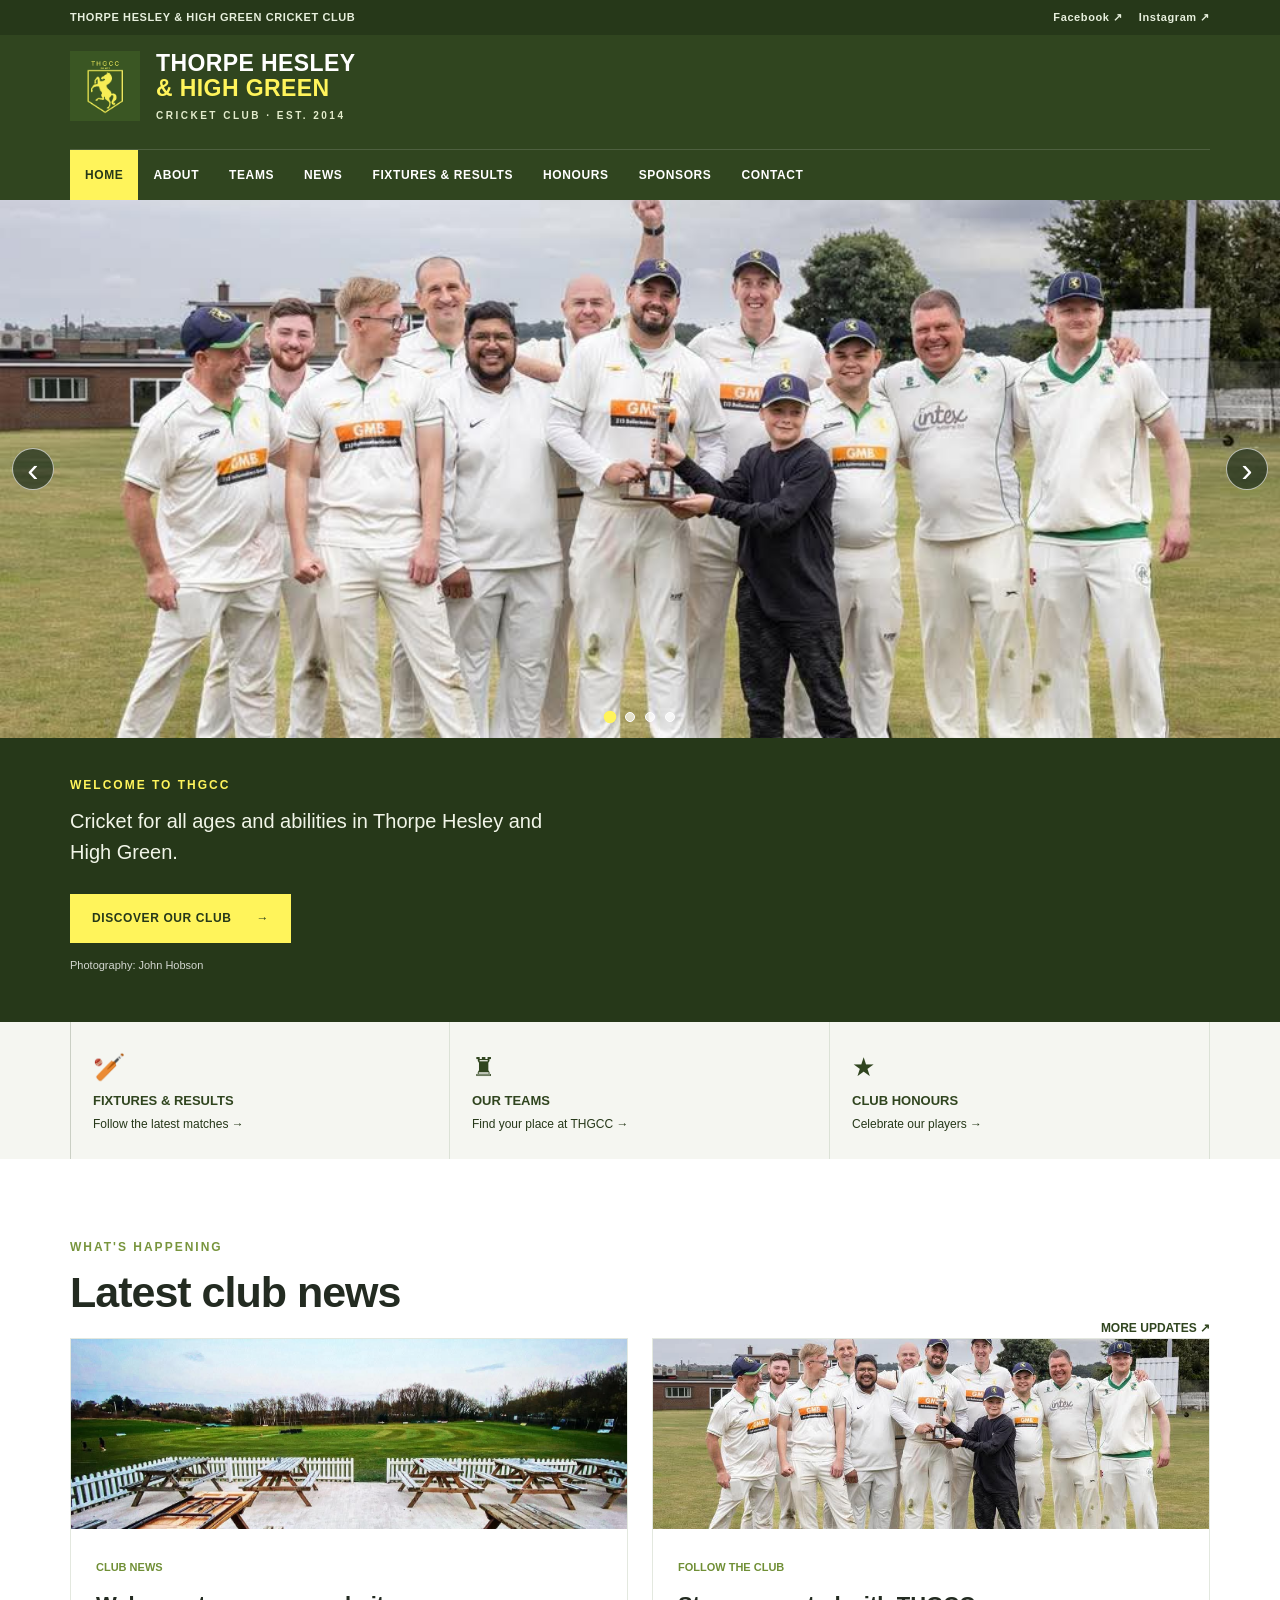
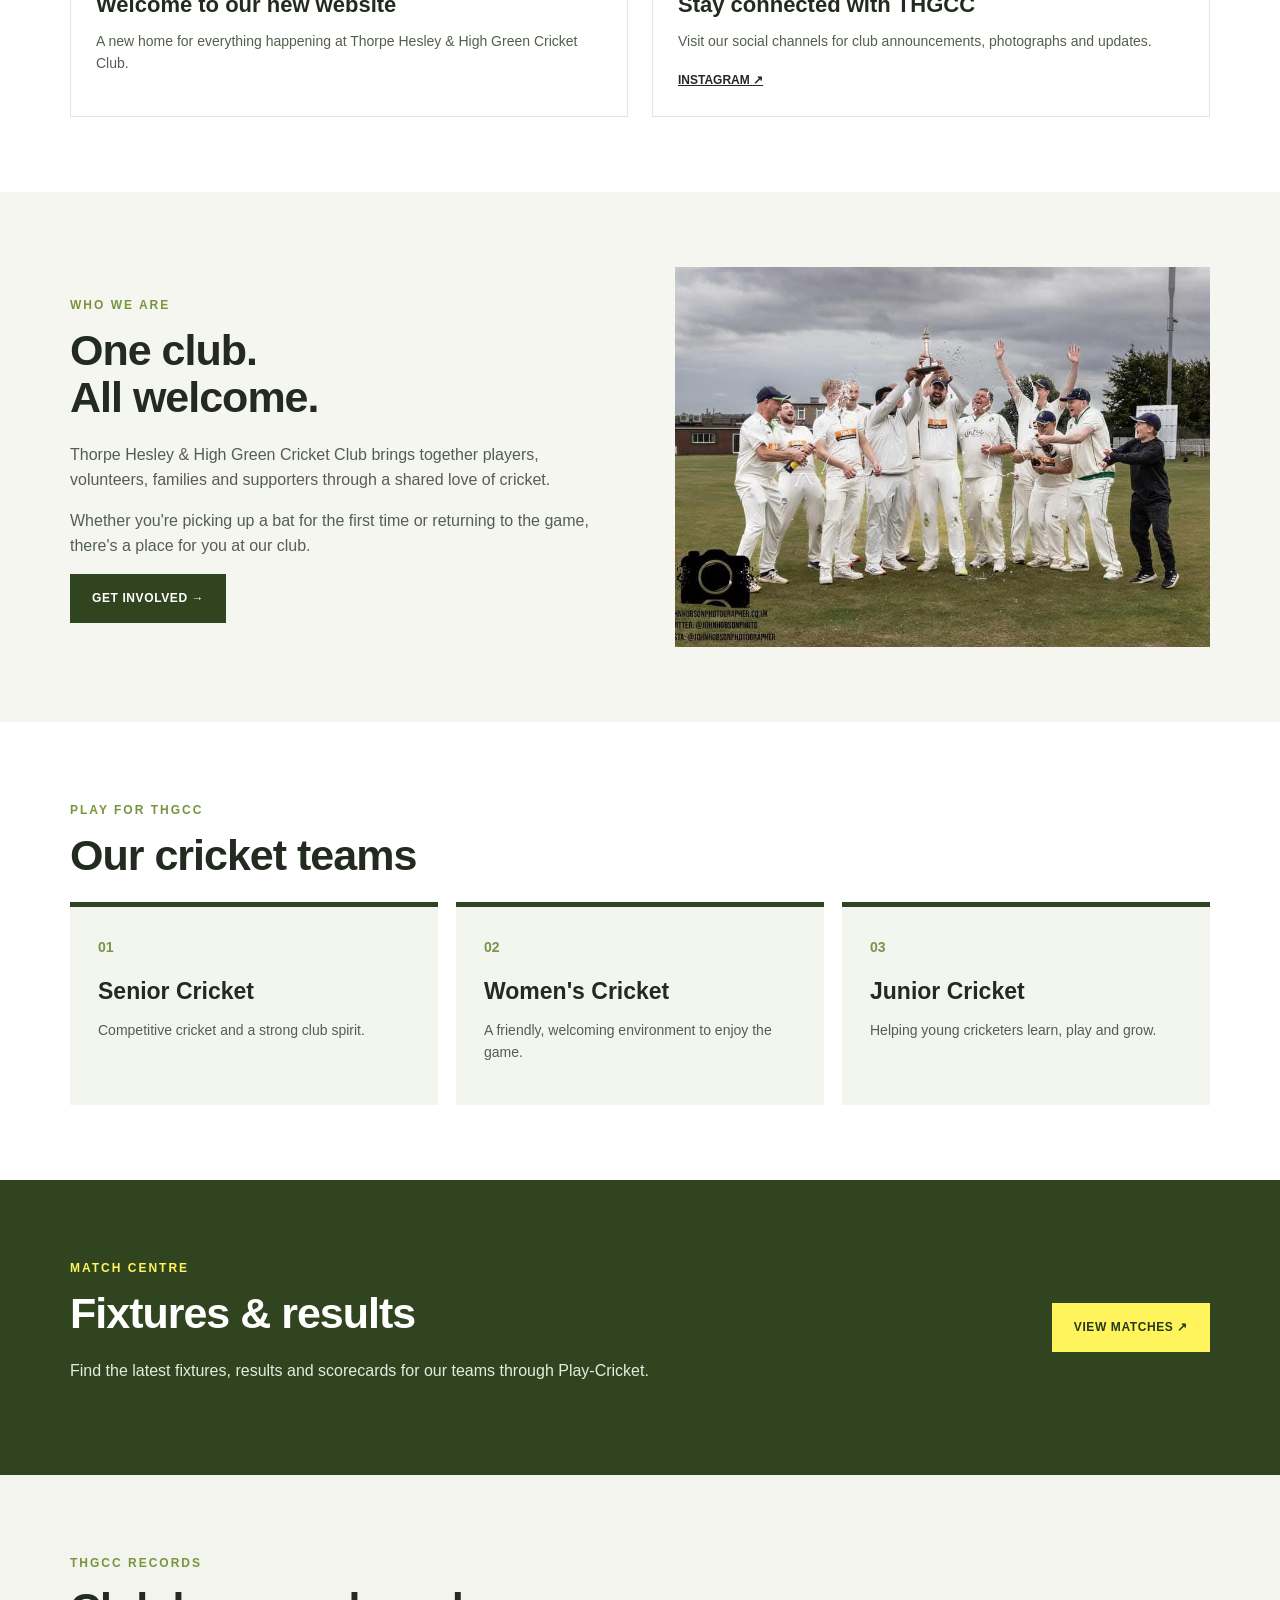
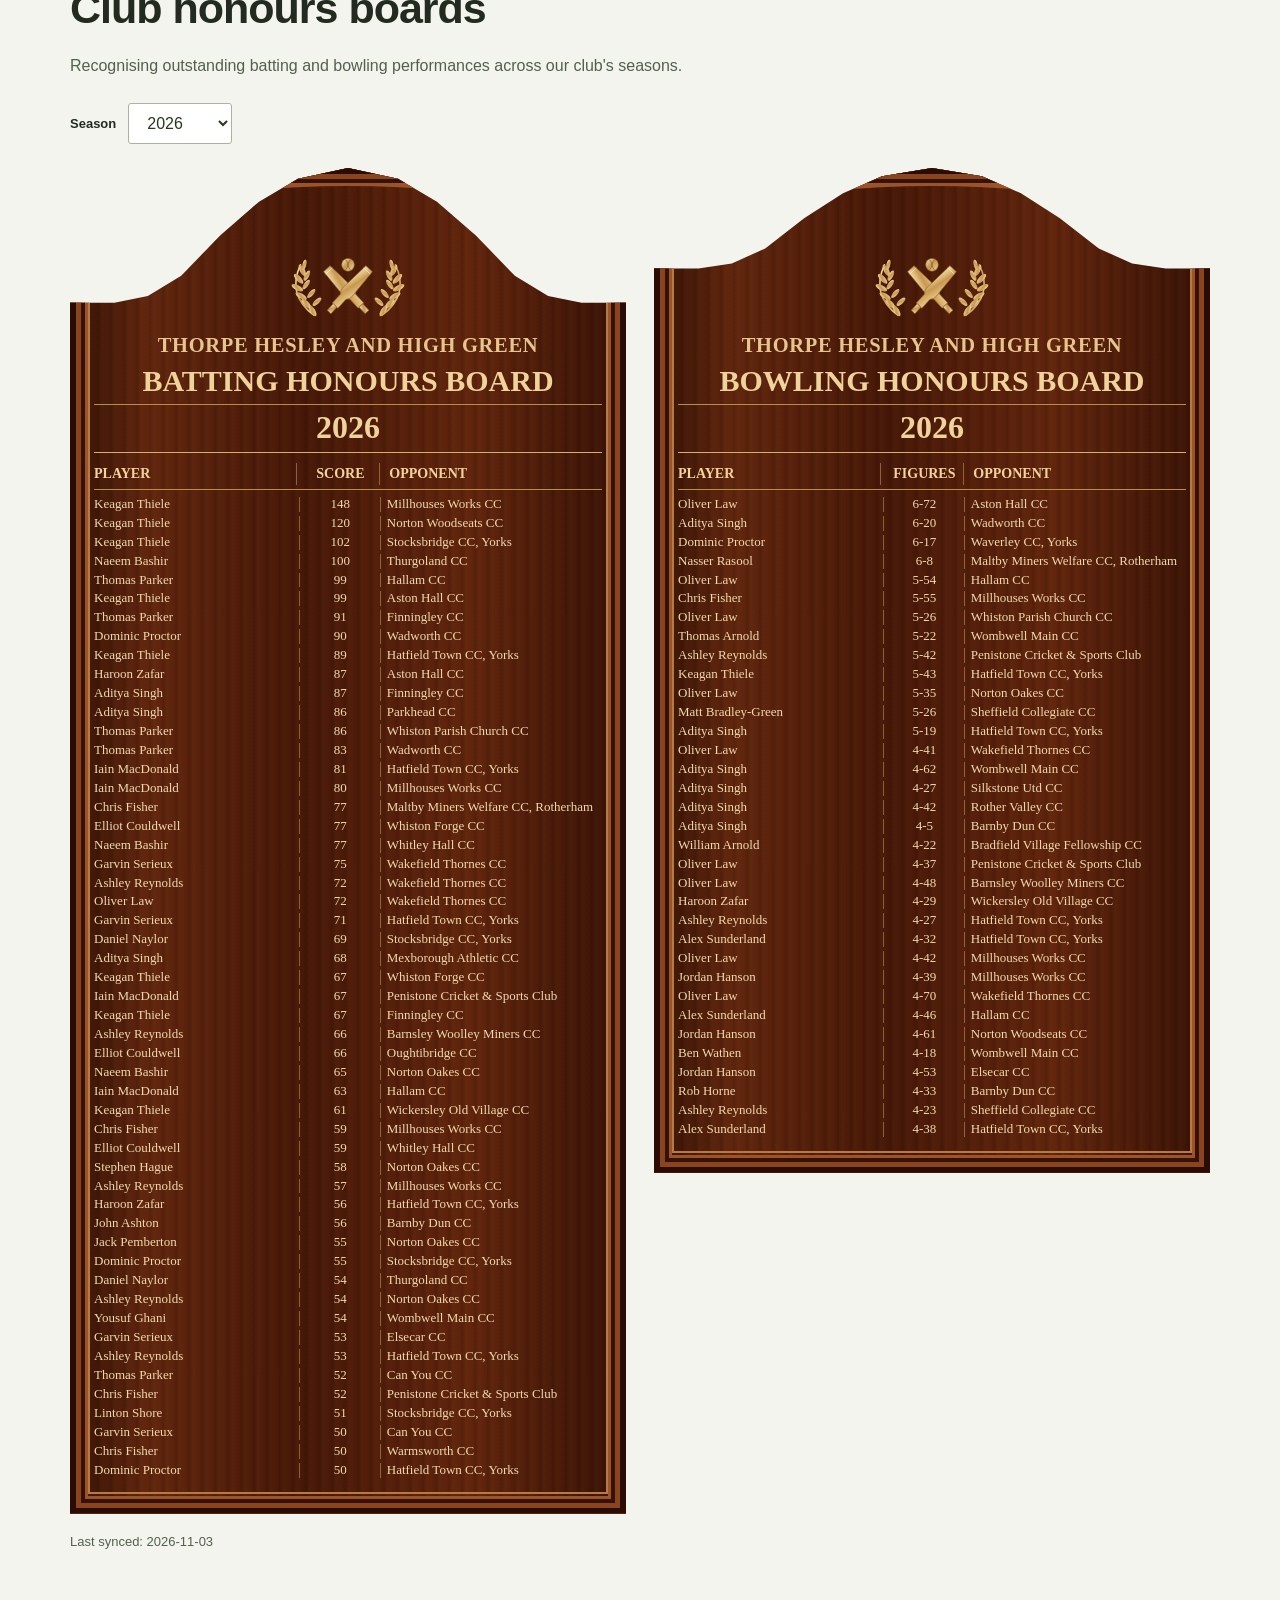
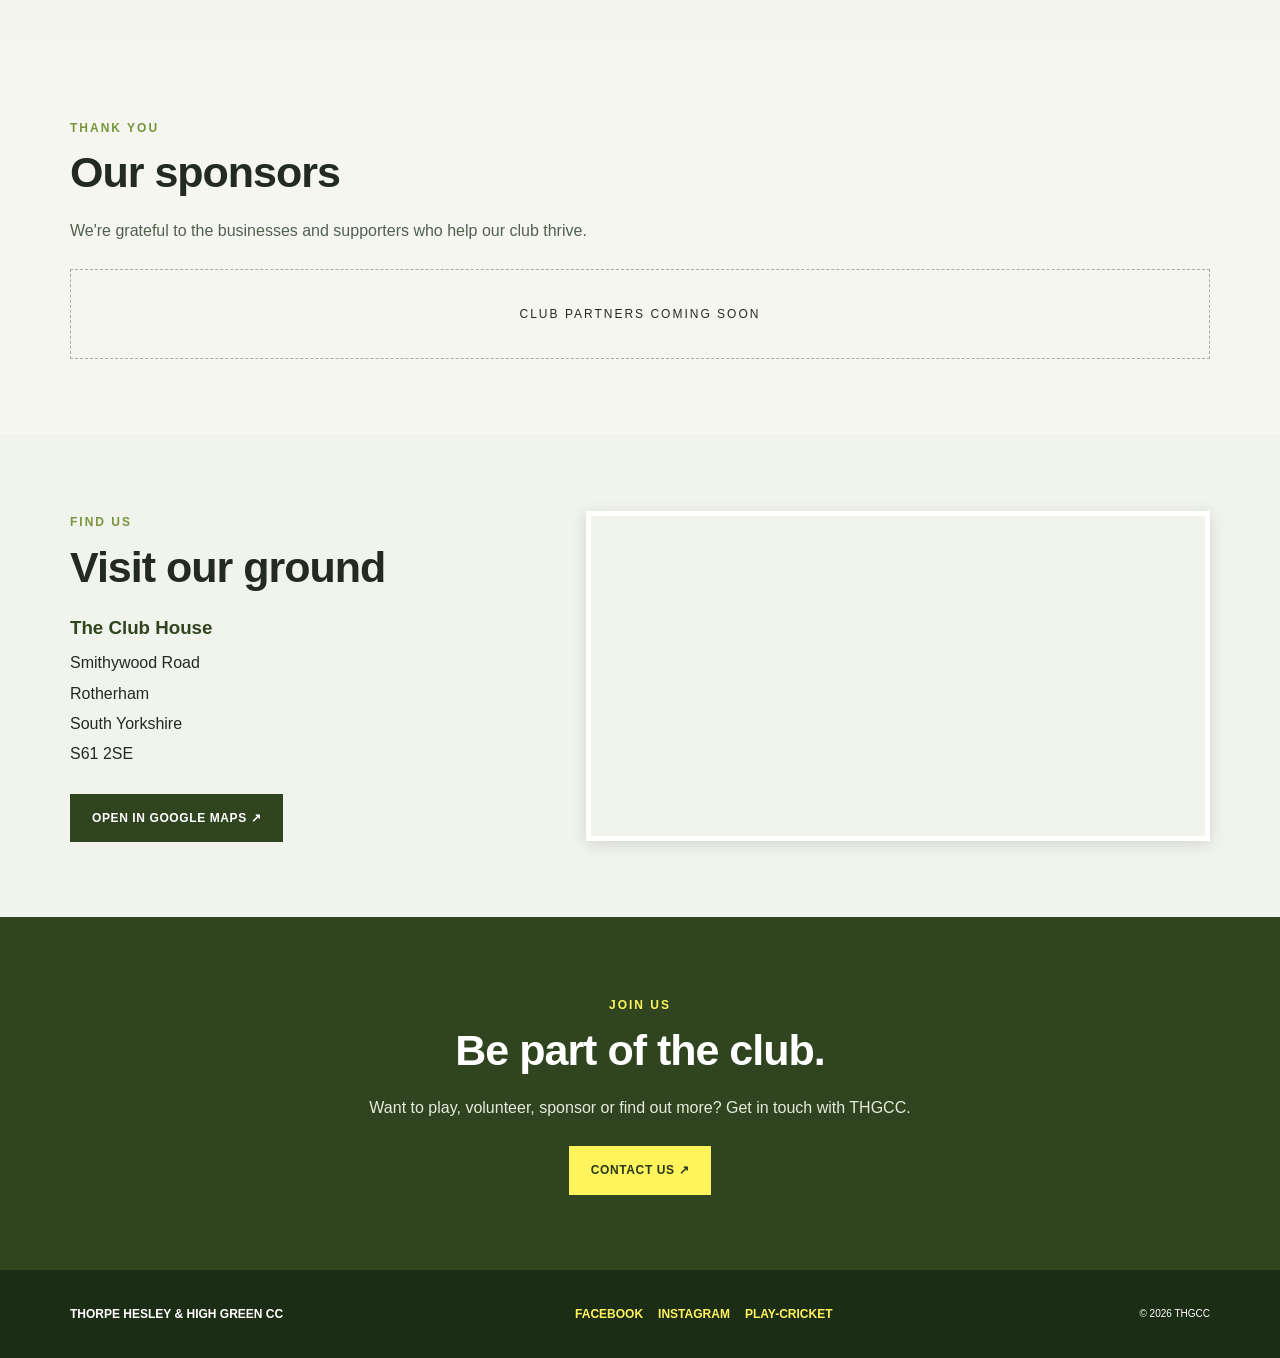
==== commit 8c5ab52a: "Replace emoji with custom cricket bats ball and laurel artwork" ====
--- a/index.html
+++ b/index.html
@@ -1,5 +1,5 @@
 <!doctype html>
-<html lang="en"><head><meta charset="utf-8"><meta name="viewport" content="width=device-width,initial-scale=1"><meta name="theme-color" content="#354f24"><meta name="description" content="Thorpe Hesley & High Green Cricket Club"><title>Thorpe Hesley & High Green Cricket Club</title><link rel="stylesheet" href="styles.css?v=20261103-honours3"></head>
+<html lang="en"><head><meta charset="utf-8"><meta name="viewport" content="width=device-width,initial-scale=1"><meta name="theme-color" content="#354f24"><meta name="description" content="Thorpe Hesley & High Green Cricket Club"><title>Thorpe Hesley & High Green Cricket Club</title><link rel="stylesheet" href="styles.css?v=20261103-honours4"></head>
 <body><header class="site-header"><div class="topbar"><div class="container top-inner"><span>THORPE HESLEY & HIGH GREEN CRICKET CLUB</span><div><a href="https://www.facebook.com/THGCricket/" target="_blank" rel="noopener">Facebook ↗</a><a href="https://www.instagram.com/thorpehesleyhighgreencc/" target="_blank" rel="noopener">Instagram ↗</a></div></div></div><div class="container masthead"><a class="brand" href="#home"><img src="FB_IMG_1707073151206.png" alt="THGCC crest"><span>THORPE HESLEY<br><em>& HIGH GREEN</em><small>CRICKET CLUB · EST. 2014</small></span></a><button class="menu-toggle" aria-label="Toggle navigation" aria-expanded="false">☰</button><nav class="nav-links"><a href="#home">HOME</a><a href="#about">ABOUT</a><a href="#teams">TEAMS</a><a href="#news">NEWS</a><a href="#fixtures">FIXTURES & RESULTS</a><a href="#honours">HONOURS</a><a href="#sponsors">SPONSORS</a><a href="#contact">CONTACT</a></nav></div></header>
 <main id="home"><section class="feature" aria-label="THGCC team celebrating with trophy"><div class="hero-carousel" aria-label="Club photo slideshow" aria-roledescription="carousel"><div class="hero-slides"><img class="hero-photo active" src="IMG-20261103-WA0012.jpg" alt="THGCC club celebration" data-credit="Photography: John Hobson"><img class="hero-photo" src="IMG-20261103-WA0010.jpg" alt="THGCC cricket team" data-credit=""><img class="hero-photo" src="IMG-20261103-WA0011.jpg" alt="THGCC cricket ground" data-credit=""><img class="hero-photo" src="IMG-20261103-WA0009.jpg" alt="THGCC players at the cricket pitch" data-credit=""></div><button class="slide-arrow prev" type="button" aria-label="Previous photo">‹</button><button class="slide-arrow next" type="button" aria-label="Next photo">›</button><div class="slide-dots" role="group" aria-label="Choose photo"><button class="active" aria-label="Show photo 1" aria-current="true"></button><button aria-label="Show photo 2"></button><button aria-label="Show photo 3"></button><button aria-label="Show photo 4"></button></div></div><div class="container feature-inner"><span class="feature-label">WELCOME TO THGCC</span><p>Cricket for all ages and abilities in Thorpe Hesley and High Green.</p><a class="btn btn-yellow" href="#about">DISCOVER OUR CLUB <span>→</span></a><div class="photo-credit">Photography: John Hobson</div></div></section>
 <div class="quicklinks"><div class="container quick-grid"><a href="#fixtures"><span>🏏</span><strong>FIXTURES & RESULTS</strong><small>Follow the latest matches →</small></a><a href="#teams"><span>♜</span><strong>OUR TEAMS</strong><small>Find your place at THGCC →</small></a><a href="#honours"><span>★</span><strong>CLUB HONOURS</strong><small>Celebrate our players →</small></a></div></div>
@@ -7,7 +7,7 @@
 <section class="section about" id="about"><div class="container about-grid"><div><span class="eyebrow">WHO WE ARE</span><h2>One club.<br>All welcome.</h2><p>Thorpe Hesley & High Green Cricket Club brings together players, volunteers, families and supporters through a shared love of cricket.</p><p>Whether you're picking up a bat for the first time or returning to the game, there's a place for you at our club.</p><a class="btn btn-green" href="#contact">GET INVOLVED →</a></div><div class="about-panel photo-ground" role="img" aria-label="View of the cricket ground and pavilion seating"></div></div></section>
 <section class="section" id="teams"><div class="container"><span class="eyebrow">PLAY FOR THGCC</span><h2>Our cricket teams</h2><div class="team-grid"><article><b>01</b><h3>Senior Cricket</h3><p>Competitive cricket and a strong club spirit.</p></article><article><b>02</b><h3>Women's Cricket</h3><p>A friendly, welcoming environment to enjoy the game.</p></article><article><b>03</b><h3>Junior Cricket</h3><p>Helping young cricketers learn, play and grow.</p></article></div></div></section>
 <section class="section match" id="fixtures"><div class="container match-grid"><div><span class="eyebrow">MATCH CENTRE</span><h2>Fixtures & results</h2><p>Find the latest fixtures, results and scorecards for our teams through Play-Cricket.</p></div><a class="btn btn-yellow" href="https://thhg.play-cricket.com/home" target="_blank" rel="noopener">VIEW MATCHES ↗</a></div></section>
-<section class="section honours-section" id="honours"><div class="container"><span class="eyebrow">THGCC RECORDS</span><h2>Club honours boards</h2><p>Recognising outstanding batting and bowling performances across our club's seasons.</p><div class="honours-controls"><label for="honours-season">Season</label><select id="honours-season"><option value="2026">2026</option><option value="all">All-time</option></select></div><div class="honours-grid"><article class="wood-board"><div class="wood-board-title"><div class="board-emblem" aria-hidden="true"><span class="laurel">❧</span><span class="crossed-bats">🏏</span><span class="laurel mirror">❧</span></div><small>THORPE HESLEY AND HIGH GREEN</small><h3>BATTING HONOURS BOARD</h3><span class="board-season">2026</span><div class="board-columns"><b>PLAYER</b><b>SCORE</b><b>OPPONENT</b></div></div><div id="honours-batting" class="wood-board-entries"><p>Records will appear once the API sync is connected.</p></div></article><article class="wood-board"><div class="wood-board-title"><div class="board-emblem" aria-hidden="true"><span class="laurel">❧</span><span class="crossed-bats">🏏</span><span class="laurel mirror">❧</span></div><small>THORPE HESLEY AND HIGH GREEN</small><h3>BOWLING HONOURS BOARD</h3><span class="board-season">2026</span><div class="board-columns"><b>PLAYER</b><b>FIGURES</b><b>OPPONENT</b></div></div><div id="honours-bowling" class="wood-board-entries"><p>Records will appear once the API sync is connected.</p></div></article></div><p class="honours-note" id="honours-status">Honours data will be sourced from official Play-Cricket scorecards.</p></div></section>
+<section class="section honours-section" id="honours"><div class="container"><span class="eyebrow">THGCC RECORDS</span><h2>Club honours boards</h2><p>Recognising outstanding batting and bowling performances across our club's seasons.</p><div class="honours-controls"><label for="honours-season">Season</label><select id="honours-season"><option value="2026">2026</option><option value="all">All-time</option></select></div><div class="honours-grid"><article class="wood-board"><div class="wood-board-title"><div class="board-emblem" aria-hidden="true"><img src="assets/honours-emblem.svg" alt=""></div><small>THORPE HESLEY AND HIGH GREEN</small><h3>BATTING HONOURS BOARD</h3><span class="board-season">2026</span><div class="board-columns"><b>PLAYER</b><b>SCORE</b><b>OPPONENT</b></div></div><div id="honours-batting" class="wood-board-entries"><p>Records will appear once the API sync is connected.</p></div></article><article class="wood-board"><div class="wood-board-title"><div class="board-emblem" aria-hidden="true"><img src="assets/honours-emblem.svg" alt=""></div><small>THORPE HESLEY AND HIGH GREEN</small><h3>BOWLING HONOURS BOARD</h3><span class="board-season">2026</span><div class="board-columns"><b>PLAYER</b><b>FIGURES</b><b>OPPONENT</b></div></div><div id="honours-bowling" class="wood-board-entries"><p>Records will appear once the API sync is connected.</p></div></article></div><p class="honours-note" id="honours-status">Honours data will be sourced from official Play-Cricket scorecards.</p></div></section>
 <section class="section sponsors" id="sponsors"><div class="container"><span class="eyebrow">THANK YOU</span><h2>Our sponsors</h2><p>We're grateful to the businesses and supporters who help our club thrive.</p><div class="sponsor-space">CLUB PARTNERS COMING SOON</div></div></section>
 <section class="section location-section" id="location"><div class="container location-layout"><div><span class="eyebrow">FIND US</span><h2>Visit our ground</h2><h3>The Club House</h3><address>Smithywood Road<br>Rotherham<br>South Yorkshire<br>S61 2SE</address><a class="btn btn-green" href="https://www.google.com/maps/search/?api=1&query=Smithywood+Road%2C+Rotherham%2C+S61+2SE" target="_blank" rel="noopener noreferrer">OPEN IN GOOGLE MAPS ↗</a></div><div class="location-map"><iframe title="Map showing the THGCC club house on Smithywood Road" loading="lazy" referrerpolicy="no-referrer-when-downgrade" src="https://maps.google.com/maps?q=Smithywood%20Road%2C%20Rotherham%2C%20S61%202SE&t=&z=14&ie=UTF8&iwloc=&output=embed"></iframe></div></div></section>
 <section class="section contact" id="contact"><div class="container"><span class="eyebrow">JOIN US</span><h2>Be part of the club.</h2><p>Want to play, volunteer, sponsor or find out more? Get in touch with THGCC.</p><a class="btn btn-yellow" href="https://www.facebook.com/THGCricket/" target="_blank" rel="noopener">CONTACT US ↗</a></div></section></main><footer><div class="container footer-grid"><strong>THORPE HESLEY & HIGH GREEN CC</strong><div><a href="https://www.facebook.com/THGCricket/">FACEBOOK</a><a href="https://www.instagram.com/thorpehesleyhighgreencc/">INSTAGRAM</a><a href="https://thhg.play-cricket.com/home">PLAY-CRICKET</a></div><small>© <span id="year"></span> THGCC</small></div></footer><script src="script.js?v=20261103-honours2"></script></body></html>
--- a/styles.css
+++ b/styles.css
@@ -59,3 +59,10 @@
 .wood-board:before{border:1px solid #a56b34;inset:22px 19px 22px}.board-emblem{display:flex;align-items:center;justify-content:center;gap:9px;height:54px;color:#e5c17f;margin-bottom:6px}.board-emblem .crossed-bats{font-size:33px;filter:sepia(1) saturate(.5)}.board-emblem .laurel{font-size:36px;font-family:Georgia;transform:rotate(-70deg)}.board-emblem .laurel.mirror{transform:scaleX(-1) rotate(-70deg)}.wood-board-title small{font-family:Georgia,serif;text-transform:uppercase;font-size:clamp(13px,1.6vw,21px);line-height:1.2;letter-spacing:.5px}.wood-board-title h3{font-family:Georgia,serif;font-size:clamp(18px,2.4vw,30px);line-height:1.14;margin:6px 0}.board-season{font-family:Georgia,serif;font-size:32px!important;line-height:1.1;border-top:1px solid #b98d50;padding:5px 0 7px}.board-columns{font-family:Georgia,serif;color:#f3d49c;font-size:clamp(10px,1.2vw,14px);padding:4px 0;border-bottom:1px solid #b98d50}.honour-row{font-family:Georgia,serif;color:#f1d9b1;font-size:clamp(10px,1.15vw,13px);gap:6px;padding:2px 0}.honour-row strong{color:#f1d9b1}.honour-row .honour-opponent{font-size:inherit}.board-columns,.honour-row{grid-template-columns:minmax(0,1.1fr) minmax(44px,.4fr) minmax(0,1.15fr)}.board-columns>*:nth-child(1),.honour-row>*:nth-child(1){padding-right:5px;border-right:1px solid #cba56a80}.board-columns>*:nth-child(2),.honour-row>*:nth-child(2){padding-right:5px;border-right:1px solid #cba56a80}
 .location-section{background:#f1f3ed}.location-layout{display:grid;grid-template-columns:minmax(0,1fr) minmax(0,1.3fr);gap:36px;align-items:center}.location-section h3{margin:16px 0 6px;color:var(--green)}.location-section address{font-style:normal;line-height:1.9;margin-bottom:24px}.location-map{min-height:320px;border:5px solid white;box-shadow:0 3px 15px #0002}.location-map iframe{width:100%;height:320px;border:0;display:block}
 @media(max-width:800px){.wood-board{padding:65px 19px 28px}.board-emblem{height:48px}.wood-board-title small{font-size:clamp(12px,3.6vw,19px)}.wood-board-title h3{font-size:clamp(17px,5.2vw,27px)}.board-columns{font-size:clamp(10px,3vw,13px)}.honour-row{font-size:clamp(9px,2.8vw,12px);overflow-wrap:anywhere}.location-layout{grid-template-columns:1fr}.location-map,.location-map iframe{min-height:280px;height:280px}}
+
+/* Reference-matched crown silhouette and carved border */
+.wood-board{border-radius:0;clip-path:polygon(0 10%,8% 10%,14% 9.5%,20% 8%,27% 5%,34% 2.5%,41% .8%,50% 0,59% .8%,66% 2.5%,73% 5%,80% 8%,86% 9.5%,92% 10%,100% 10%,100% 100%,0 100%);padding-top:85px;background:repeating-linear-gradient(90deg,transparent 0,rgba(0,0,0,.10) 2px,rgba(255,215,150,.025) 6px,transparent 13px),linear-gradient(90deg,#341104,#60250d 14%,#461707 42%,#60240c 72%,#371105);box-shadow:inset 0 0 0 6px #2b0c04,inset 0 0 0 11px #8b451e,inset 0 0 0 15px #361105,inset 0 0 0 18px #9e5427}
+.wood-board:before{border:0;border-left:2px solid #b67b43;border-right:2px solid #b67b43;border-bottom:2px solid #b67b43;border-radius:0;inset:75px 18px 20px;z-index:-1}
+.wood-board:after{content:'';position:absolute;top:15px;left:3%;right:3%;height:77px;border-top:3px solid #9b5429;border-radius:50% 50% 0 0 / 85% 85% 0 0;pointer-events:none}
+.board-emblem{height:72px;margin:0 0 8px;filter:none}.board-emblem img{width:152px;height:75px;object-fit:contain;max-width:100%}.wood-board-title small{font-weight:700;letter-spacing:.7px}.wood-board-title h3{font-weight:700}.wood-board-entries{margin-top:5px}
+@media(max-width:800px){.wood-board{padding-top:77px}.board-emblem{height:66px}.board-emblem img{width:137px;height:68px}}
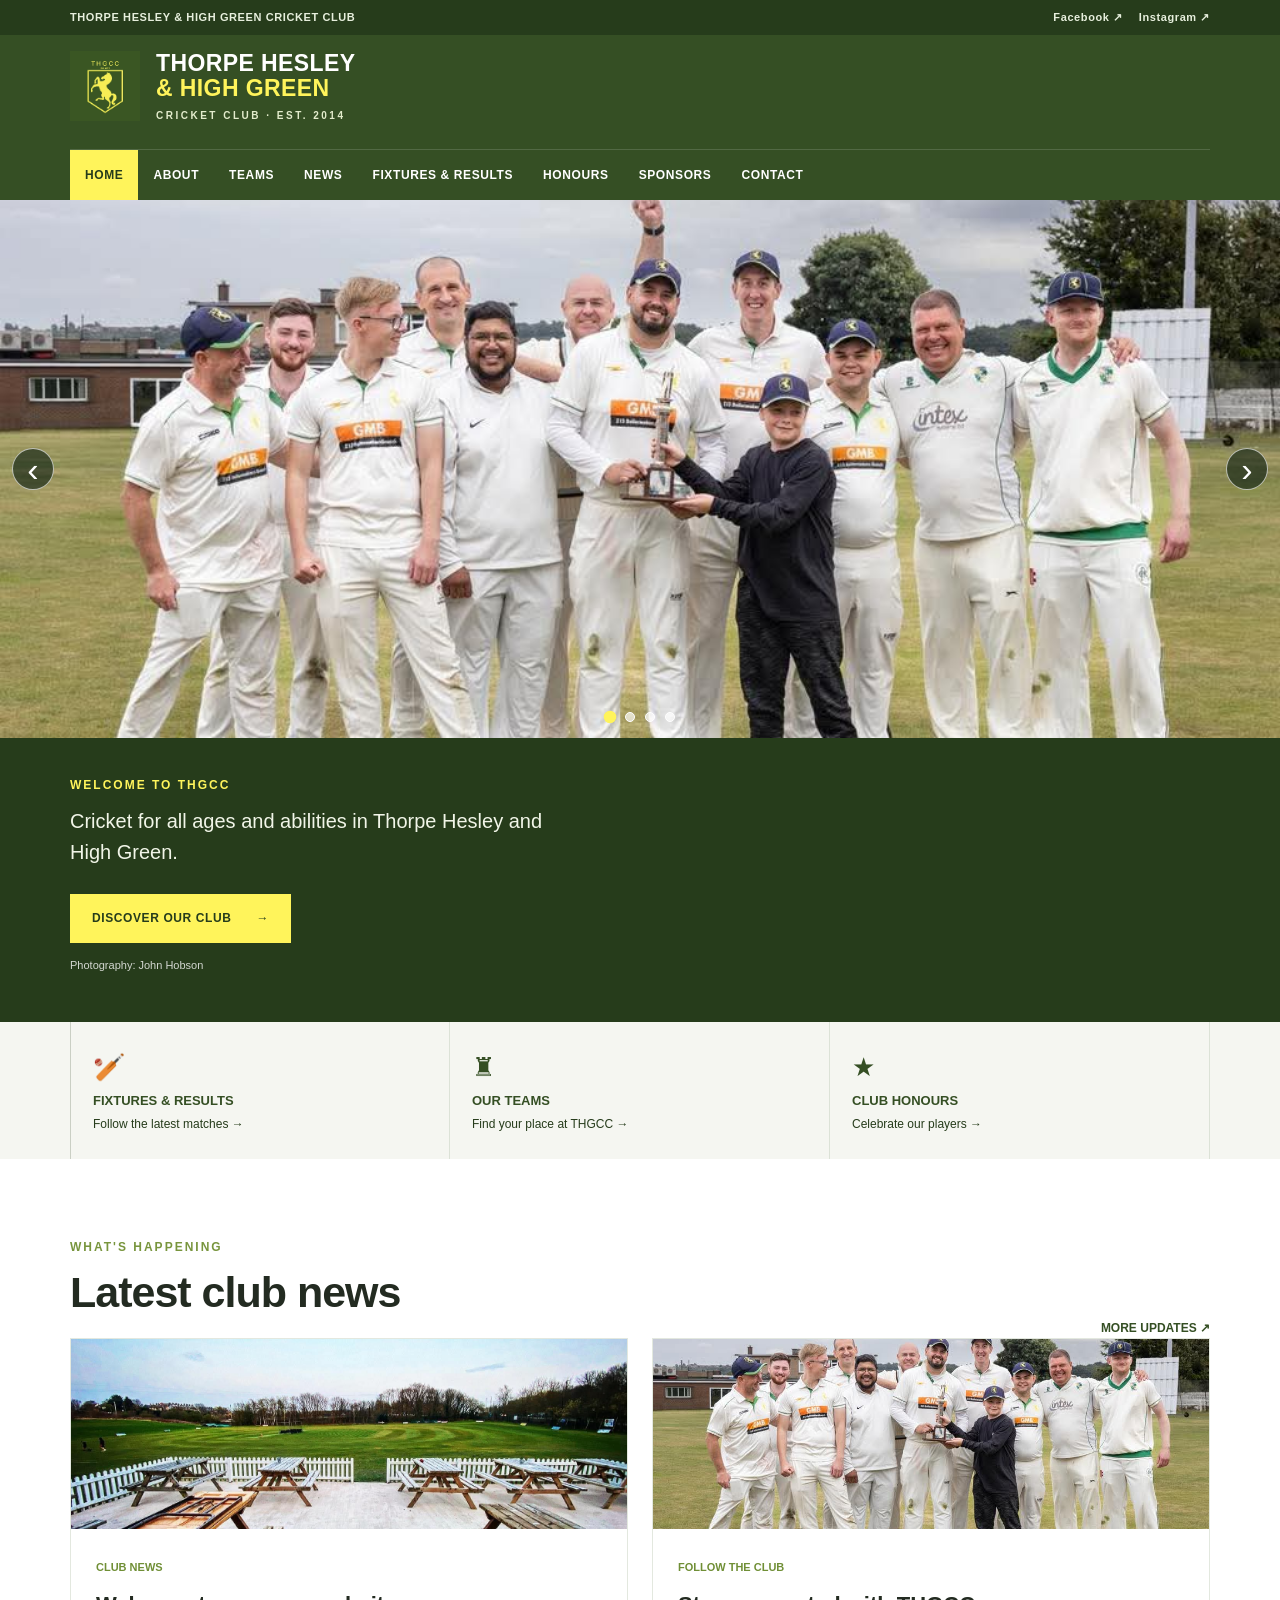
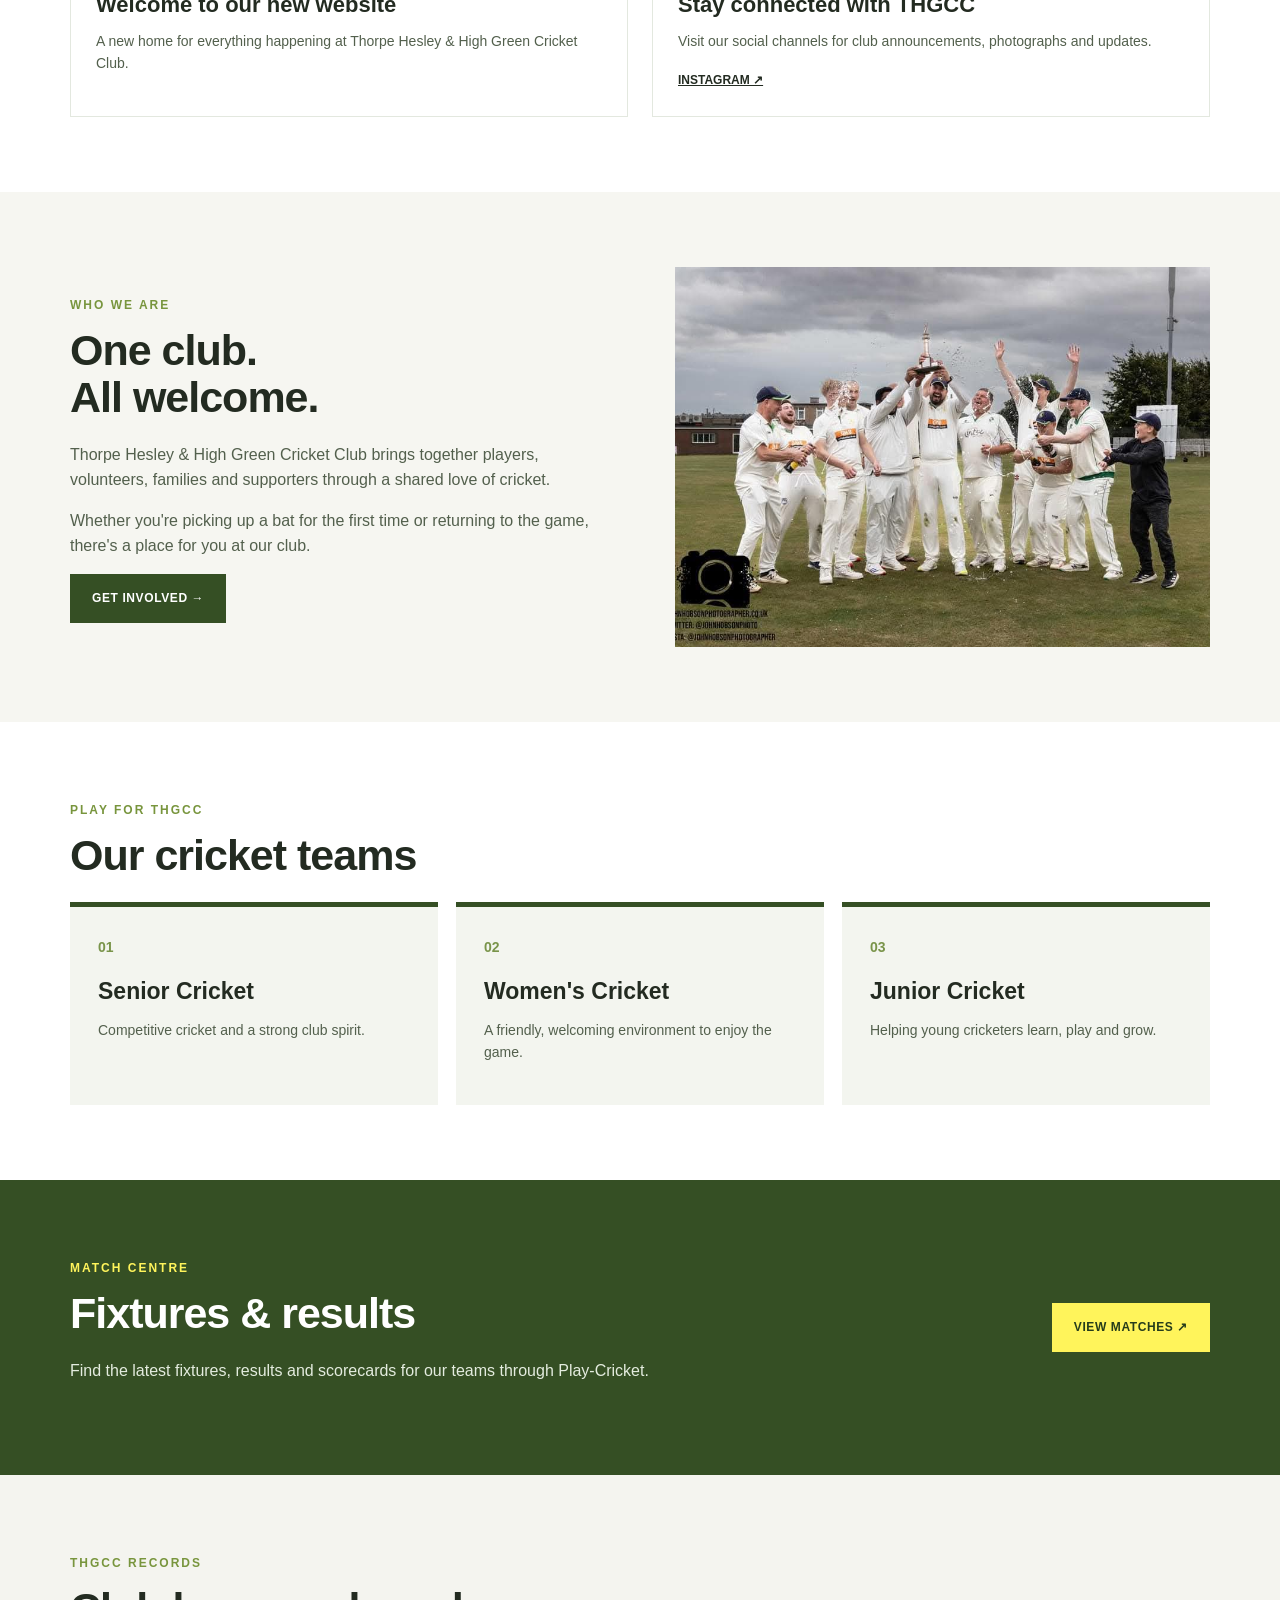
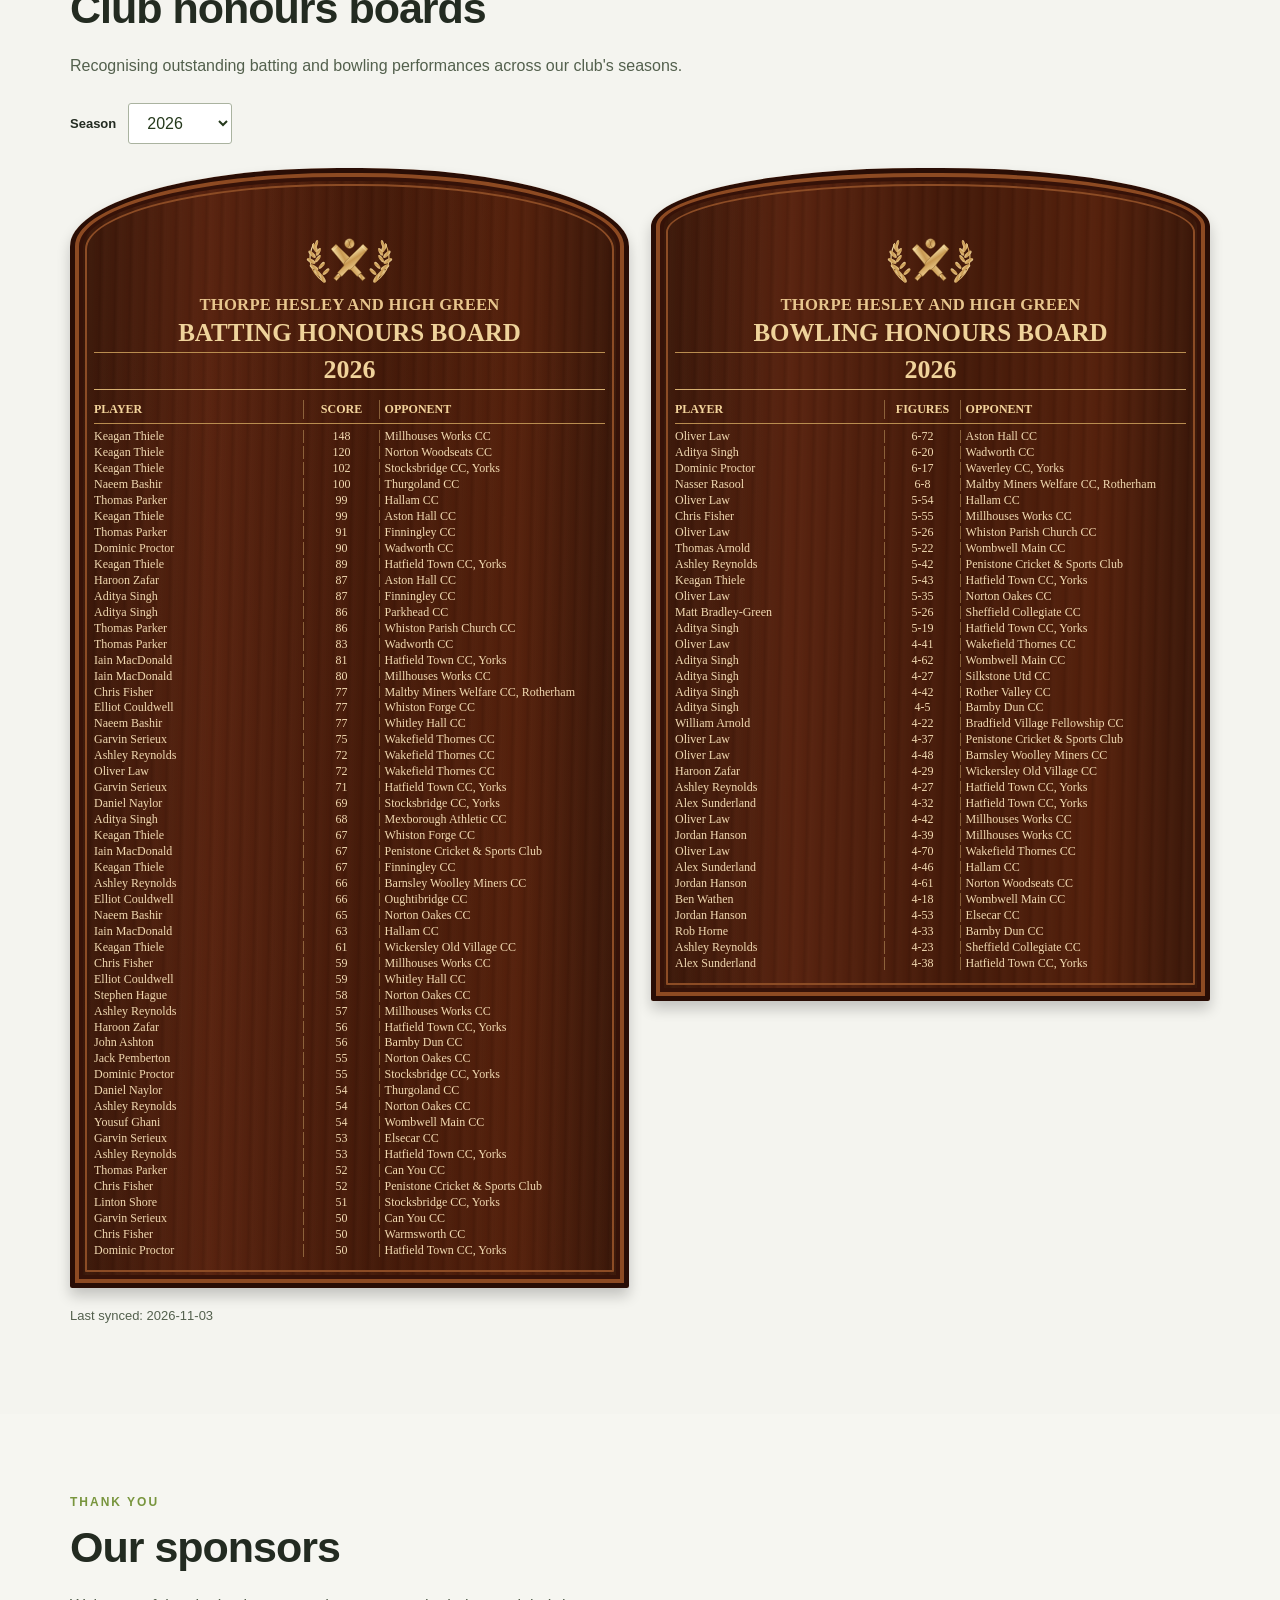
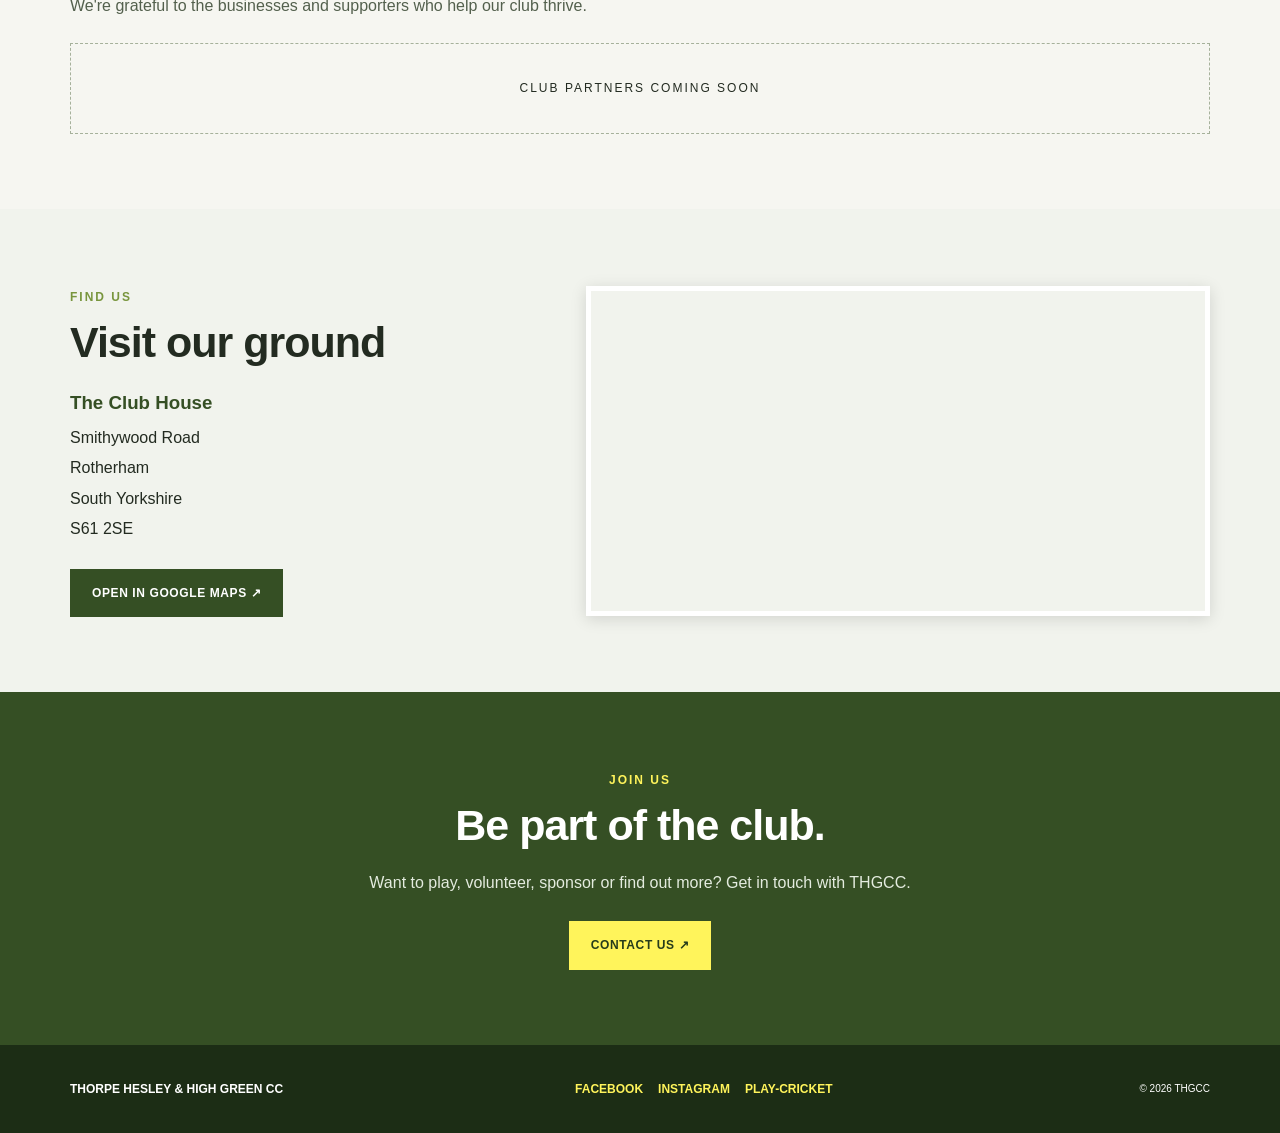
==== commit a021d1b5: "Load refined crest and honours styling" ====
--- a/index.html
+++ b/index.html
@@ -1,5 +1,5 @@
 <!doctype html>
-<html lang="en"><head><meta charset="utf-8"><meta name="viewport" content="width=device-width,initial-scale=1"><meta name="theme-color" content="#354f24"><meta name="description" content="Thorpe Hesley & High Green Cricket Club"><title>Thorpe Hesley & High Green Cricket Club</title><link rel="stylesheet" href="styles.css?v=20261103-honours4"></head>
+<html lang="en"><head><meta charset="utf-8"><meta name="viewport" content="width=device-width,initial-scale=1"><meta name="theme-color" content="#354f24"><meta name="description" content="Thorpe Hesley & High Green Cricket Club"><title>Thorpe Hesley & High Green Cricket Club</title><link rel="stylesheet" href="styles.css?v=20261103-honours5"></head>
 <body><header class="site-header"><div class="topbar"><div class="container top-inner"><span>THORPE HESLEY & HIGH GREEN CRICKET CLUB</span><div><a href="https://www.facebook.com/THGCricket/" target="_blank" rel="noopener">Facebook ↗</a><a href="https://www.instagram.com/thorpehesleyhighgreencc/" target="_blank" rel="noopener">Instagram ↗</a></div></div></div><div class="container masthead"><a class="brand" href="#home"><img src="FB_IMG_1707073151206.png" alt="THGCC crest"><span>THORPE HESLEY<br><em>& HIGH GREEN</em><small>CRICKET CLUB · EST. 2014</small></span></a><button class="menu-toggle" aria-label="Toggle navigation" aria-expanded="false">☰</button><nav class="nav-links"><a href="#home">HOME</a><a href="#about">ABOUT</a><a href="#teams">TEAMS</a><a href="#news">NEWS</a><a href="#fixtures">FIXTURES & RESULTS</a><a href="#honours">HONOURS</a><a href="#sponsors">SPONSORS</a><a href="#contact">CONTACT</a></nav></div></header>
 <main id="home"><section class="feature" aria-label="THGCC team celebrating with trophy"><div class="hero-carousel" aria-label="Club photo slideshow" aria-roledescription="carousel"><div class="hero-slides"><img class="hero-photo active" src="IMG-20261103-WA0012.jpg" alt="THGCC club celebration" data-credit="Photography: John Hobson"><img class="hero-photo" src="IMG-20261103-WA0010.jpg" alt="THGCC cricket team" data-credit=""><img class="hero-photo" src="IMG-20261103-WA0011.jpg" alt="THGCC cricket ground" data-credit=""><img class="hero-photo" src="IMG-20261103-WA0009.jpg" alt="THGCC players at the cricket pitch" data-credit=""></div><button class="slide-arrow prev" type="button" aria-label="Previous photo">‹</button><button class="slide-arrow next" type="button" aria-label="Next photo">›</button><div class="slide-dots" role="group" aria-label="Choose photo"><button class="active" aria-label="Show photo 1" aria-current="true"></button><button aria-label="Show photo 2"></button><button aria-label="Show photo 3"></button><button aria-label="Show photo 4"></button></div></div><div class="container feature-inner"><span class="feature-label">WELCOME TO THGCC</span><p>Cricket for all ages and abilities in Thorpe Hesley and High Green.</p><a class="btn btn-yellow" href="#about">DISCOVER OUR CLUB <span>→</span></a><div class="photo-credit">Photography: John Hobson</div></div></section>
 <div class="quicklinks"><div class="container quick-grid"><a href="#fixtures"><span>🏏</span><strong>FIXTURES & RESULTS</strong><small>Follow the latest matches →</small></a><a href="#teams"><span>♜</span><strong>OUR TEAMS</strong><small>Find your place at THGCC →</small></a><a href="#honours"><span>★</span><strong>CLUB HONOURS</strong><small>Celebrate our players →</small></a></div></div>
--- a/styles.css
+++ b/styles.css
@@ -66,3 +66,15 @@
 .wood-board:after{content:'';position:absolute;top:15px;left:3%;right:3%;height:77px;border-top:3px solid #9b5429;border-radius:50% 50% 0 0 / 85% 85% 0 0;pointer-events:none}
 .board-emblem{height:72px;margin:0 0 8px;filter:none}.board-emblem img{width:152px;height:75px;object-fit:contain;max-width:100%}.wood-board-title small{font-weight:700;letter-spacing:.7px}.wood-board-title h3{font-weight:700}.wood-board-entries{margin-top:5px}
 @media(max-width:800px){.wood-board{padding-top:77px}.board-emblem{height:66px}.board-emblem img{width:137px;height:68px}}
+
+/* Match the square crest's original green so its edges disappear */
+:root{--green:#354f24;--dark:#263c1b}
+.site-header,.masthead,.brand,.brand img{background-color:#354f24!important}
+/* Rebalance honours boards against Iain's reference: restrained curved crown and fine engraving */
+.honours-grid{grid-template-columns:repeat(2,minmax(0,1fr));gap:22px}
+.wood-board{clip-path:none;border-radius:48% 48% 2px 2px / 7% 7% 2px 2px;min-width:0;padding:65px 24px 30px;background:repeating-linear-gradient(91deg,transparent 0,rgba(0,0,0,.07) 2px,rgba(255,210,140,.025) 6px,transparent 15px),linear-gradient(90deg,#371609,#57220f 25%,#431909 55%,#54200c 80%,#371609);box-shadow:inset 0 0 0 5px #290d05,inset 0 0 0 9px #8d4a22,inset 0 0 0 13px #361208,0 8px 14px #0003}
+.wood-board:after{display:none}.wood-board:before{inset:16px 15px 16px;border:2px solid #8c4c25;border-radius:48% 48% 1px 1px / 6% 6% 1px 1px}
+.board-emblem{height:58px;margin:0 0 4px}.board-emblem img{width:115px;height:57px}
+.wood-board-title small{font-size:clamp(11px,1.3vw,17px);letter-spacing:.25px}.wood-board-title h3{font-size:clamp(17px,2.1vw,25px);margin:4px 0}.board-season{font-size:26px!important;padding:3px 0 5px}
+.board-columns,.honour-row{grid-template-columns:minmax(0,1.05fr) minmax(35px,.35fr) minmax(0,1.1fr);gap:5px}.board-columns{font-size:clamp(9px,1vw,12px)}.honour-row{font-size:clamp(9px,1vw,12px);line-height:1.08;padding:1.5px 0;overflow-wrap:normal}.honour-row .honour-opponent{overflow-wrap:break-word}
+@media(max-width:800px){.honours-grid{grid-template-columns:minmax(0,1fr)}.wood-board{padding:62px 17px 24px}.board-emblem{height:50px}.board-emblem img{width:108px;height:50px}.wood-board-title small{font-size:clamp(11px,3.3vw,16px)}.wood-board-title h3{font-size:clamp(16px,4.6vw,23px)}.board-columns{font-size:clamp(9px,2.6vw,12px)}.honour-row{font-size:clamp(9px,2.6vw,12px);gap:4px}.wood-board:before{inset:13px 11px 13px}}
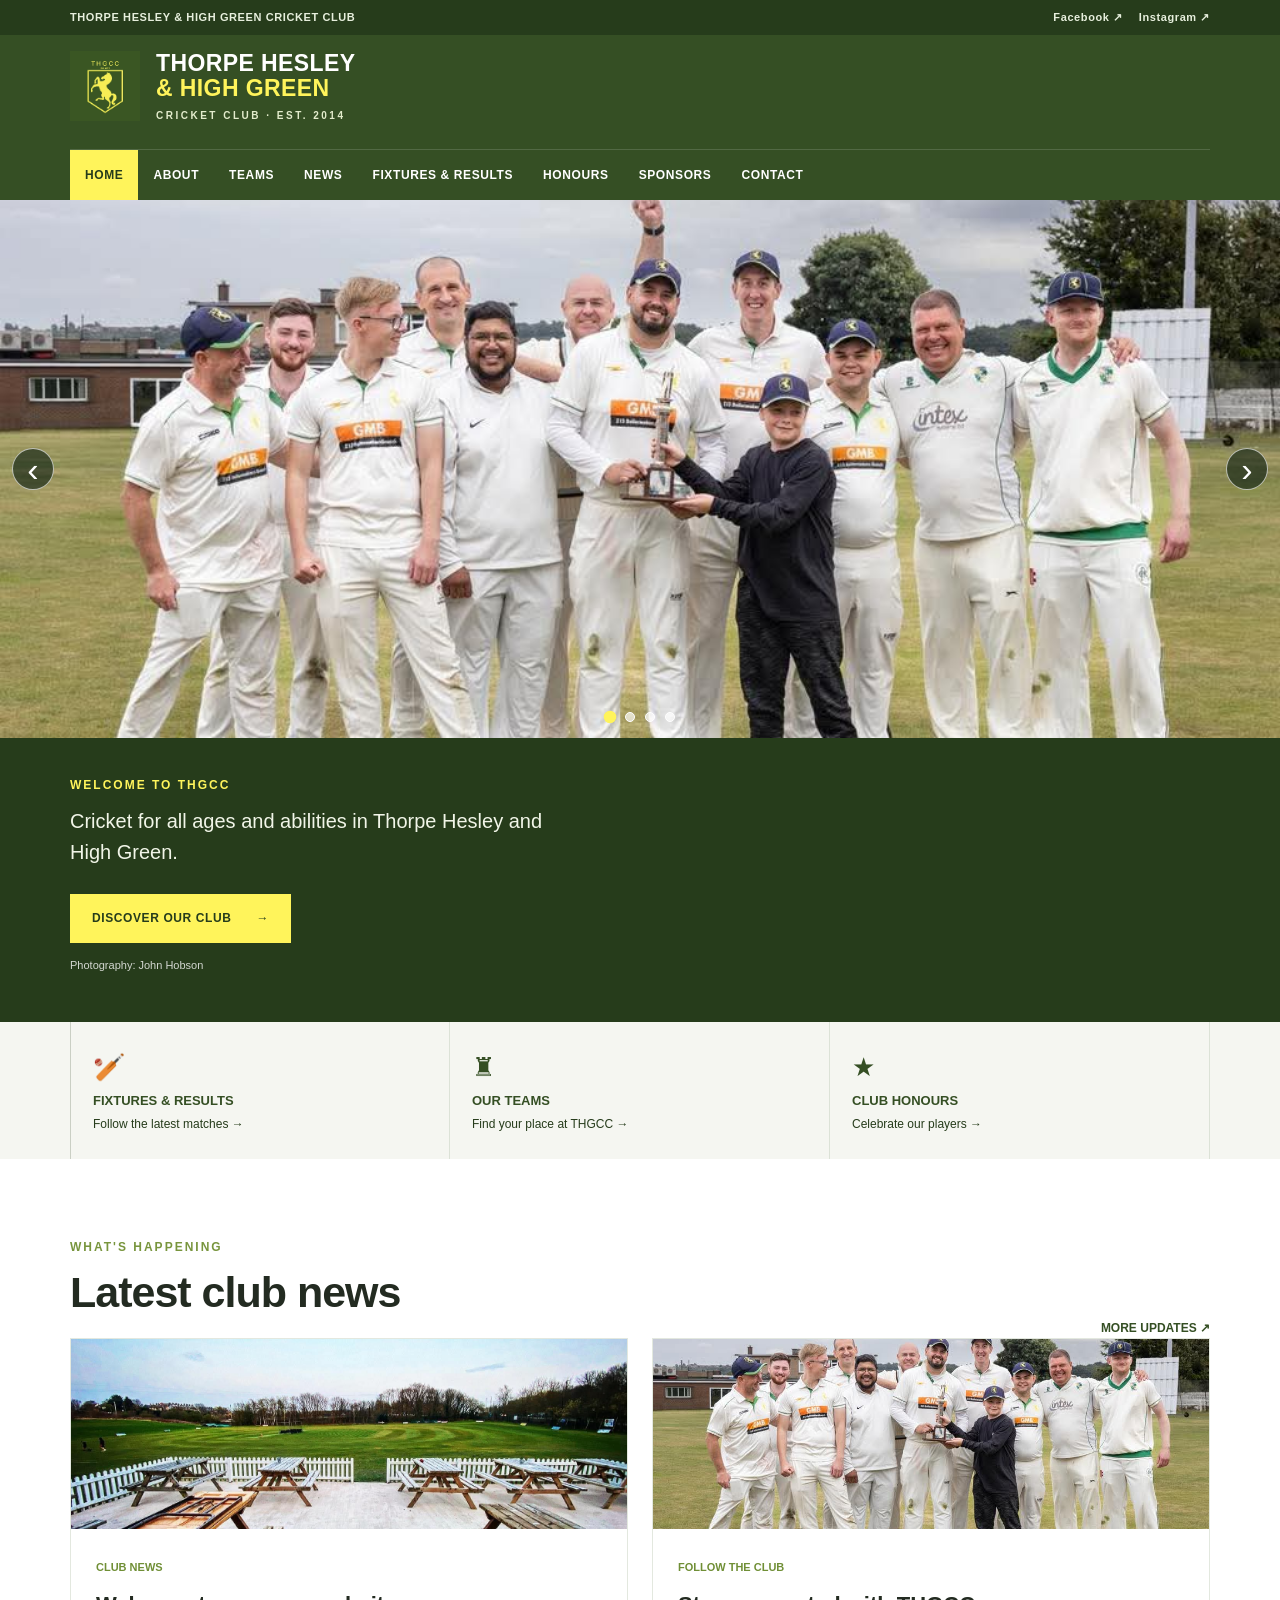
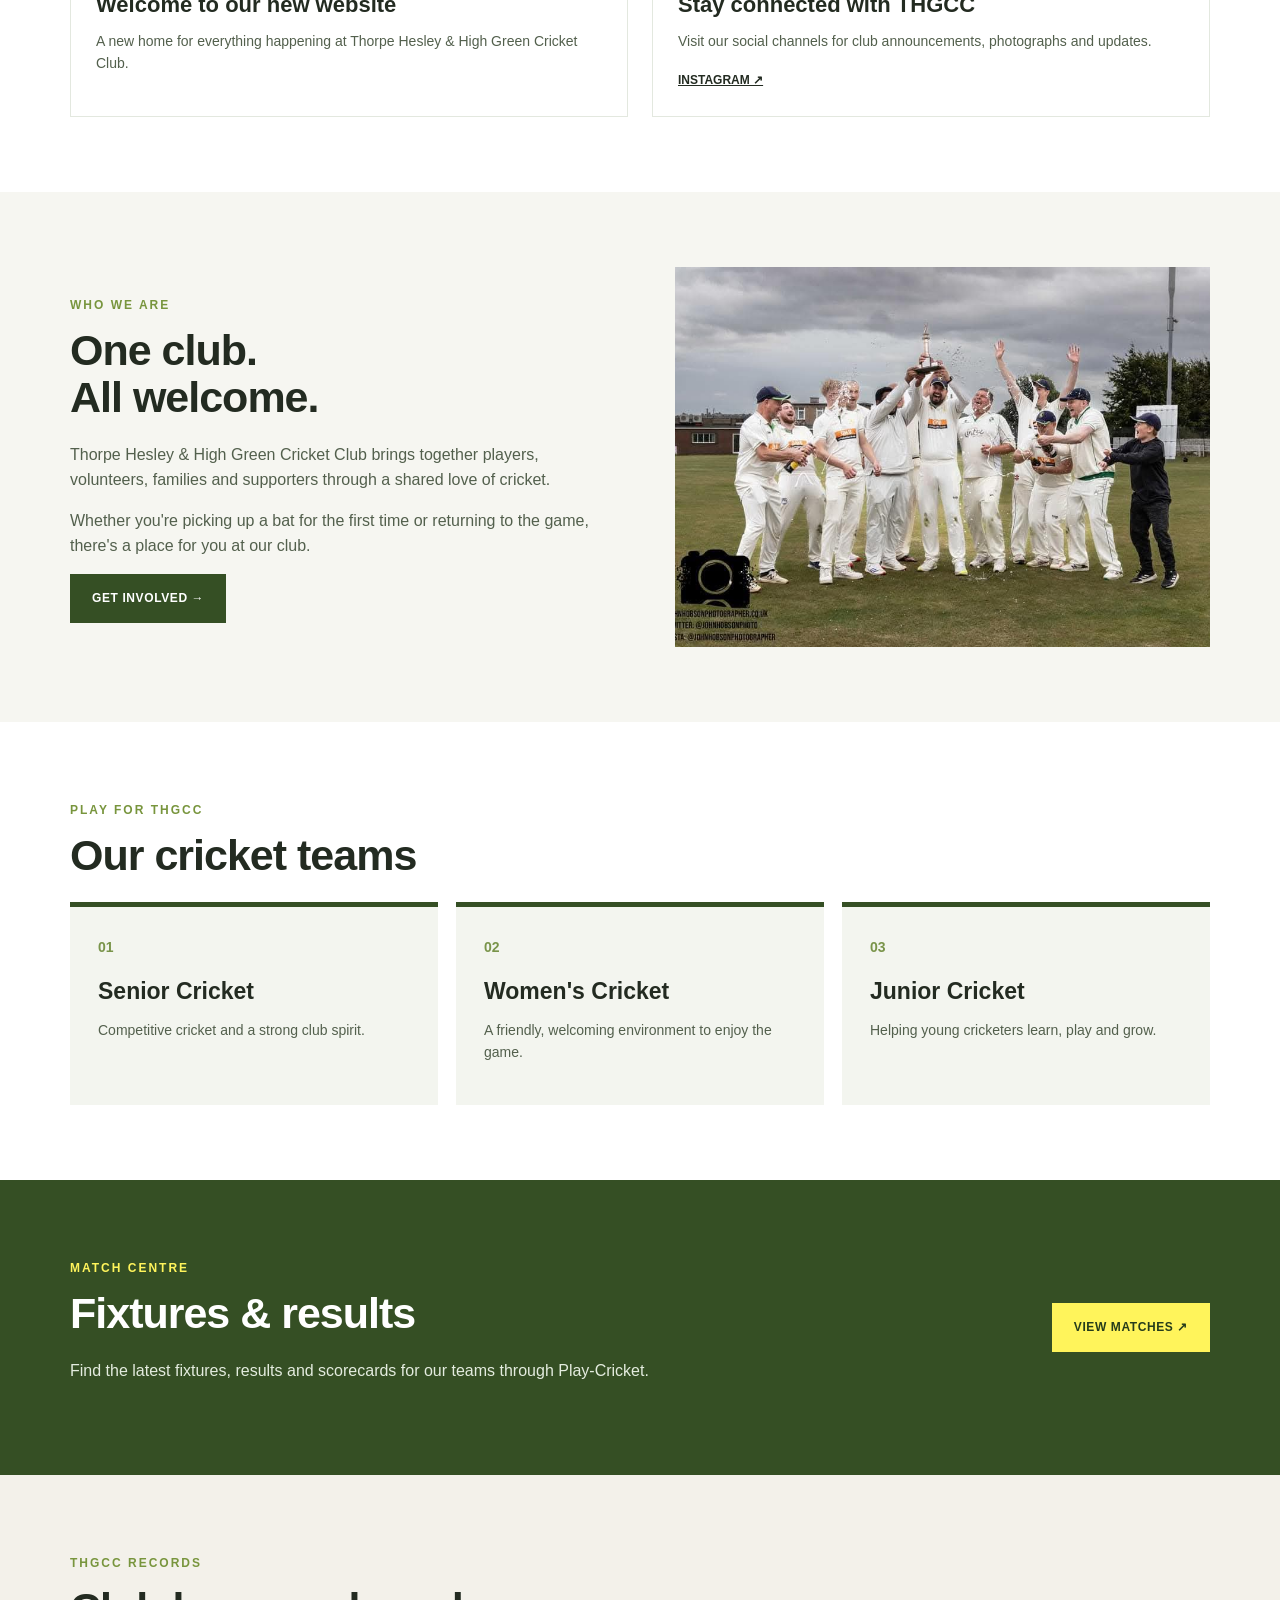
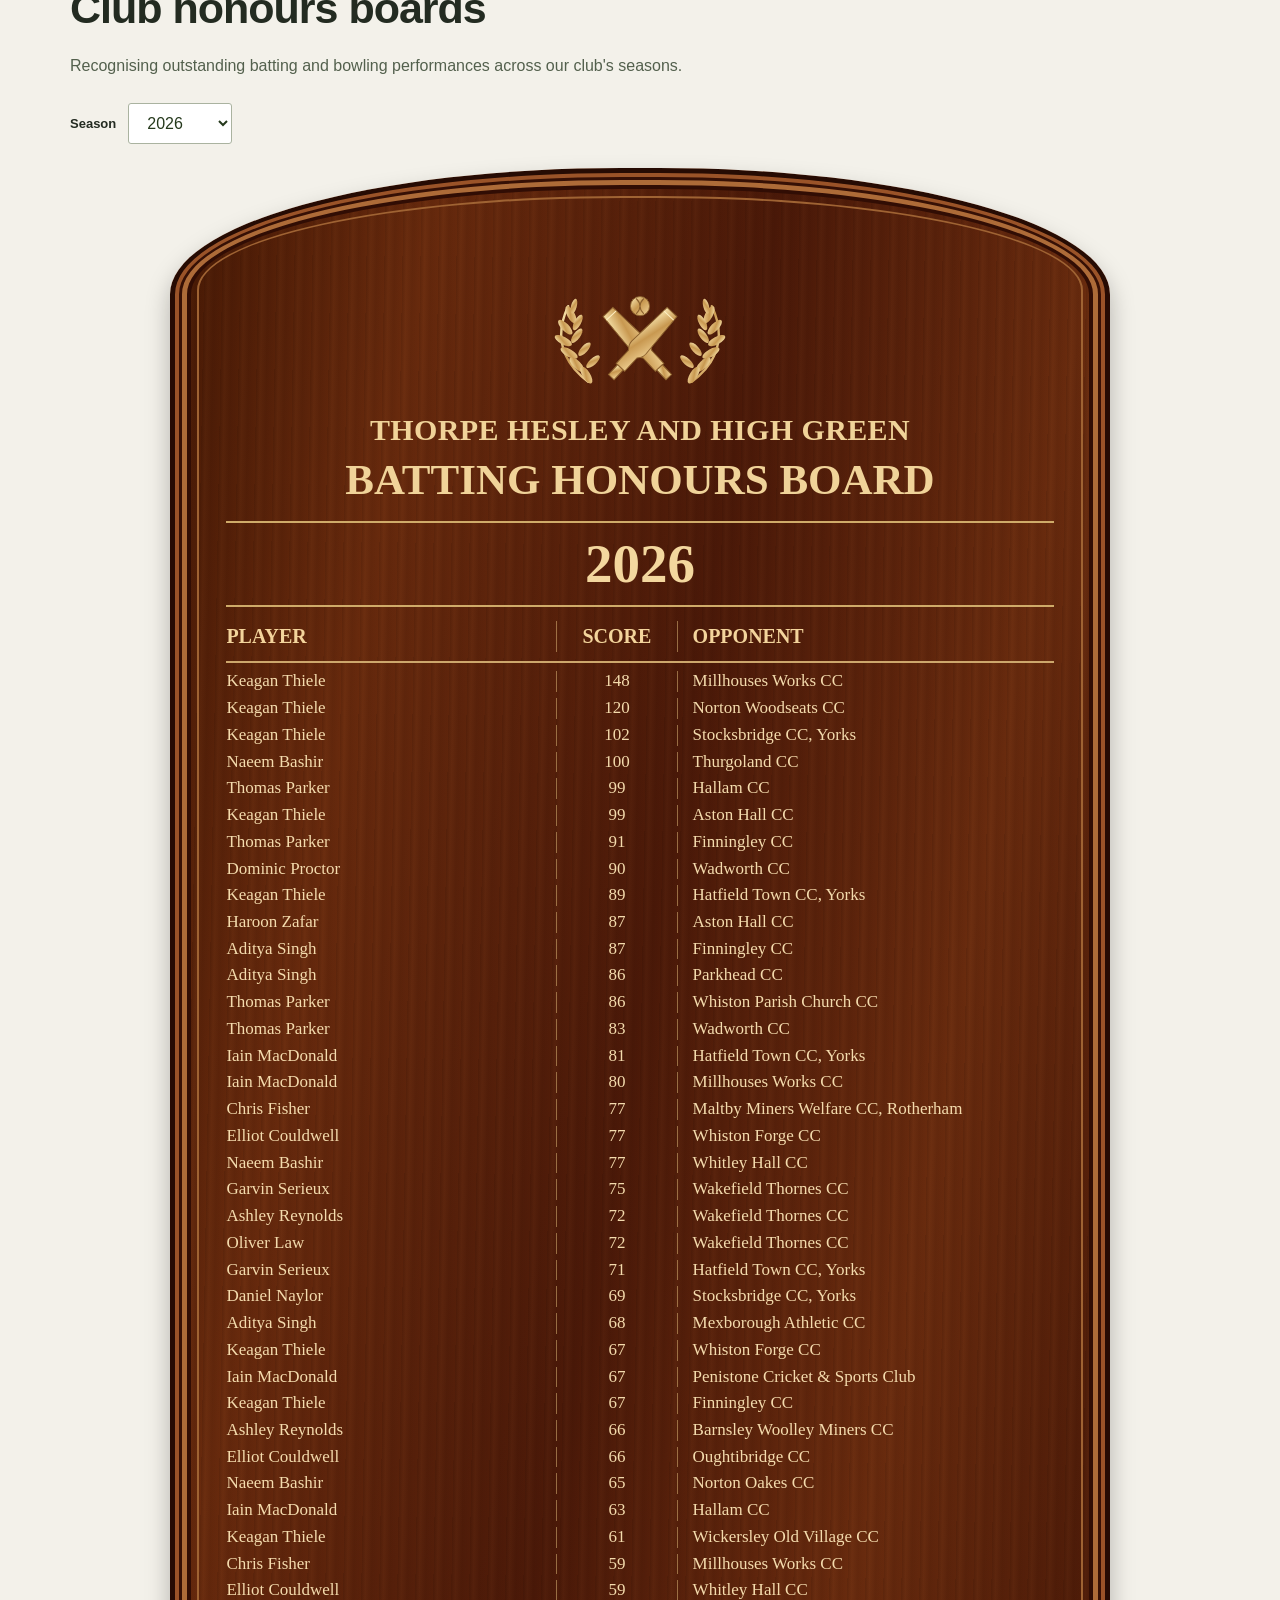
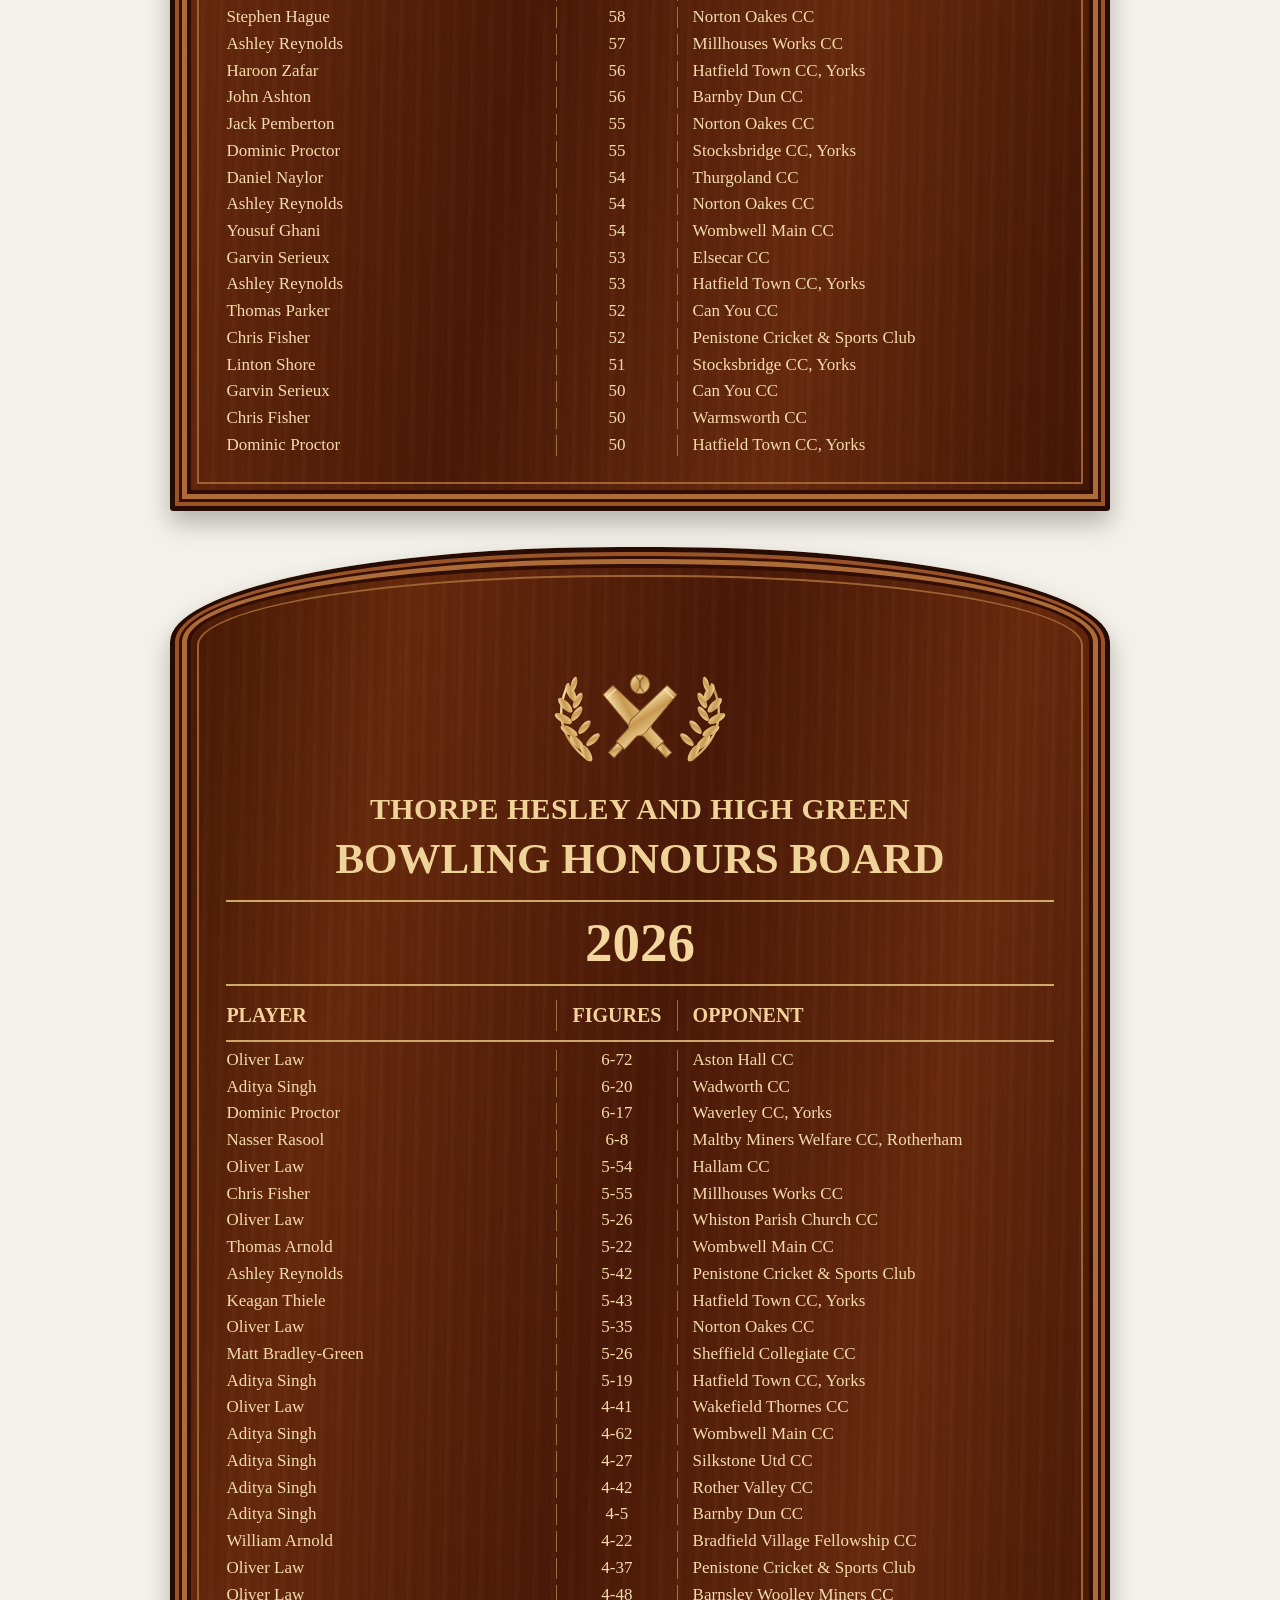
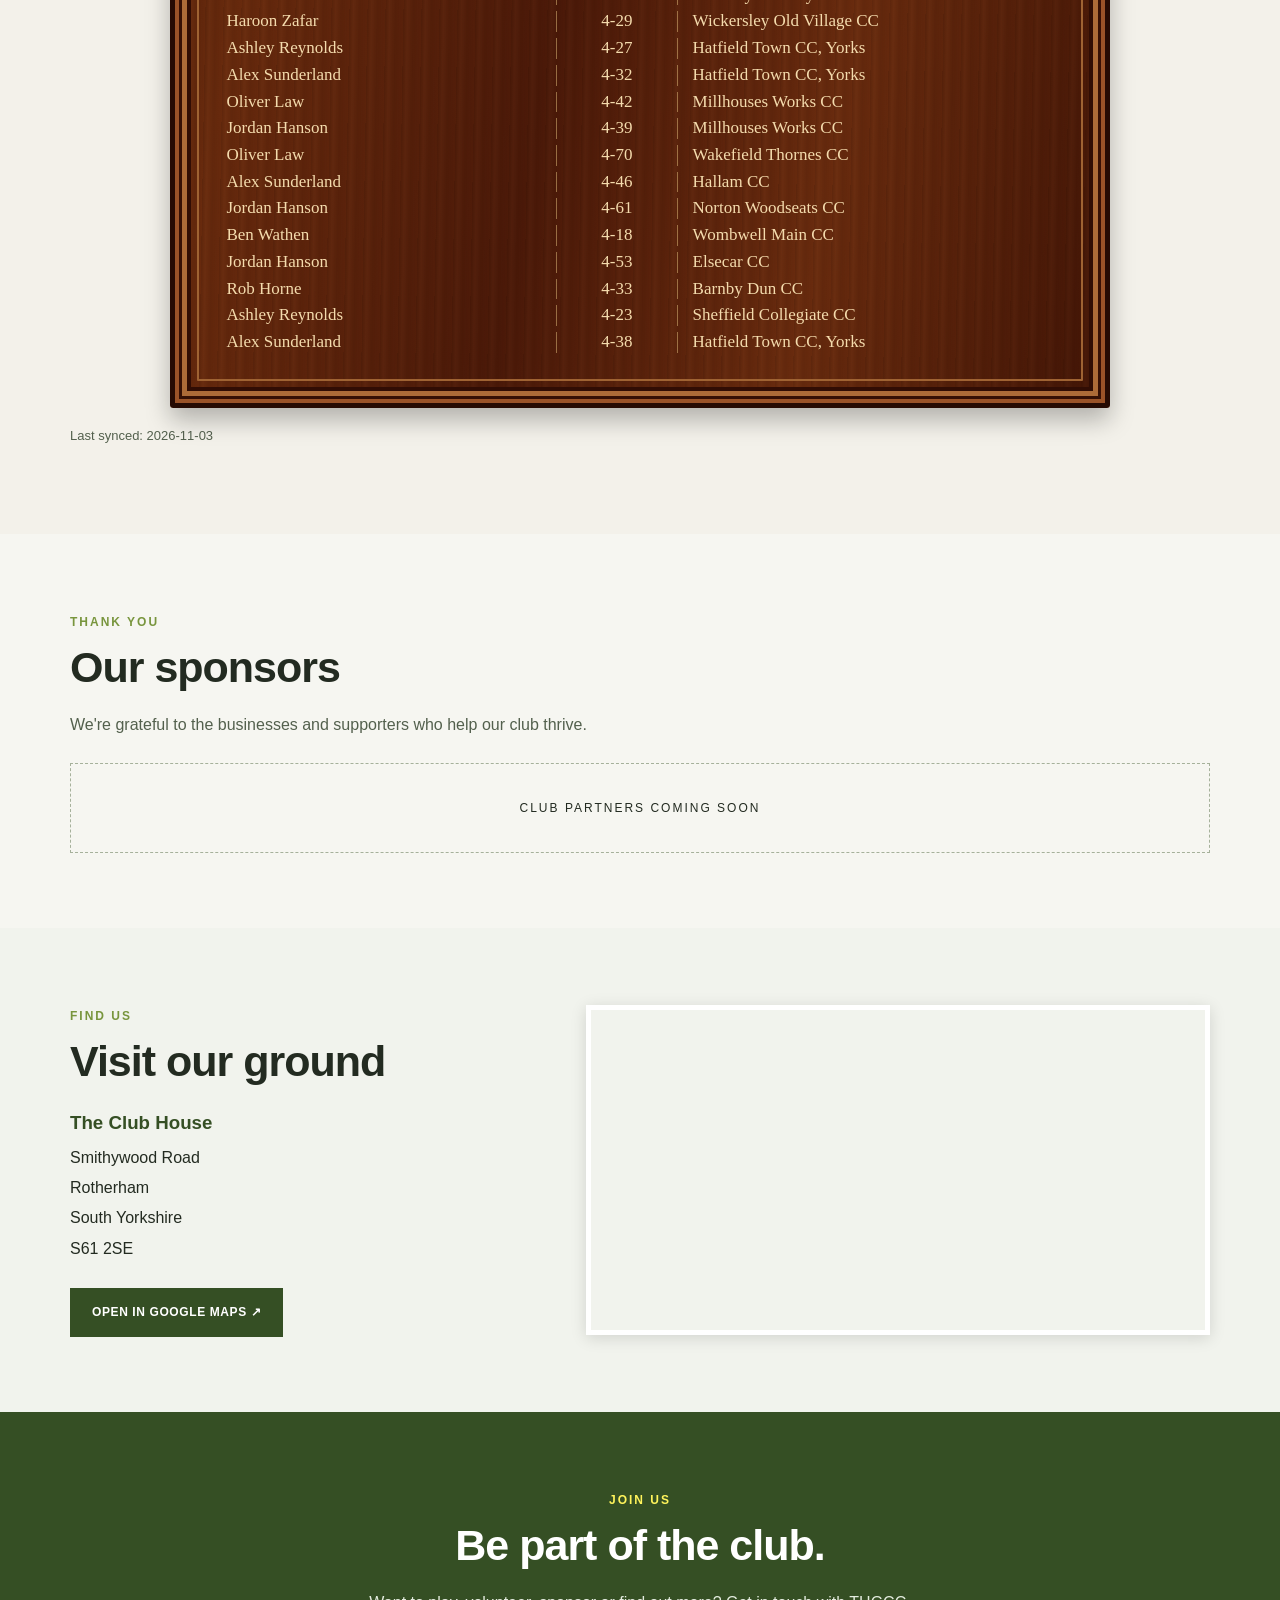
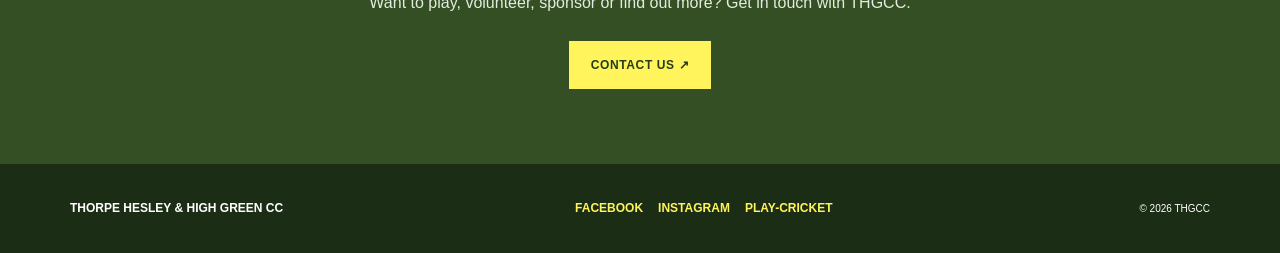
==== commit 0318c18c: "Apply approved classic mahogany honours board styling to live API records" ====
--- a/index.html
+++ b/index.html
@@ -1,5 +1,5 @@
 <!doctype html>
-<html lang="en"><head><meta charset="utf-8"><meta name="viewport" content="width=device-width,initial-scale=1"><meta name="theme-color" content="#354f24"><meta name="description" content="Thorpe Hesley & High Green Cricket Club"><title>Thorpe Hesley & High Green Cricket Club</title><link rel="stylesheet" href="styles.css?v=20261103-honours5"></head>
+<html lang="en"><head><meta charset="utf-8"><meta name="viewport" content="width=device-width,initial-scale=1"><meta name="theme-color" content="#354f24"><meta name="description" content="Thorpe Hesley & High Green Cricket Club"><title>Thorpe Hesley & High Green Cricket Club</title><link rel="stylesheet" href="styles.css?v=20261103-honours6"></head>
 <body><header class="site-header"><div class="topbar"><div class="container top-inner"><span>THORPE HESLEY & HIGH GREEN CRICKET CLUB</span><div><a href="https://www.facebook.com/THGCricket/" target="_blank" rel="noopener">Facebook ↗</a><a href="https://www.instagram.com/thorpehesleyhighgreencc/" target="_blank" rel="noopener">Instagram ↗</a></div></div></div><div class="container masthead"><a class="brand" href="#home"><img src="FB_IMG_1707073151206.png" alt="THGCC crest"><span>THORPE HESLEY<br><em>& HIGH GREEN</em><small>CRICKET CLUB · EST. 2014</small></span></a><button class="menu-toggle" aria-label="Toggle navigation" aria-expanded="false">☰</button><nav class="nav-links"><a href="#home">HOME</a><a href="#about">ABOUT</a><a href="#teams">TEAMS</a><a href="#news">NEWS</a><a href="#fixtures">FIXTURES & RESULTS</a><a href="#honours">HONOURS</a><a href="#sponsors">SPONSORS</a><a href="#contact">CONTACT</a></nav></div></header>
 <main id="home"><section class="feature" aria-label="THGCC team celebrating with trophy"><div class="hero-carousel" aria-label="Club photo slideshow" aria-roledescription="carousel"><div class="hero-slides"><img class="hero-photo active" src="IMG-20261103-WA0012.jpg" alt="THGCC club celebration" data-credit="Photography: John Hobson"><img class="hero-photo" src="IMG-20261103-WA0010.jpg" alt="THGCC cricket team" data-credit=""><img class="hero-photo" src="IMG-20261103-WA0011.jpg" alt="THGCC cricket ground" data-credit=""><img class="hero-photo" src="IMG-20261103-WA0009.jpg" alt="THGCC players at the cricket pitch" data-credit=""></div><button class="slide-arrow prev" type="button" aria-label="Previous photo">‹</button><button class="slide-arrow next" type="button" aria-label="Next photo">›</button><div class="slide-dots" role="group" aria-label="Choose photo"><button class="active" aria-label="Show photo 1" aria-current="true"></button><button aria-label="Show photo 2"></button><button aria-label="Show photo 3"></button><button aria-label="Show photo 4"></button></div></div><div class="container feature-inner"><span class="feature-label">WELCOME TO THGCC</span><p>Cricket for all ages and abilities in Thorpe Hesley and High Green.</p><a class="btn btn-yellow" href="#about">DISCOVER OUR CLUB <span>→</span></a><div class="photo-credit">Photography: John Hobson</div></div></section>
 <div class="quicklinks"><div class="container quick-grid"><a href="#fixtures"><span>🏏</span><strong>FIXTURES & RESULTS</strong><small>Follow the latest matches →</small></a><a href="#teams"><span>♜</span><strong>OUR TEAMS</strong><small>Find your place at THGCC →</small></a><a href="#honours"><span>★</span><strong>CLUB HONOURS</strong><small>Celebrate our players →</small></a></div></div>
--- a/styles.css
+++ b/styles.css
@@ -78,3 +78,23 @@
 .wood-board-title small{font-size:clamp(11px,1.3vw,17px);letter-spacing:.25px}.wood-board-title h3{font-size:clamp(17px,2.1vw,25px);margin:4px 0}.board-season{font-size:26px!important;padding:3px 0 5px}
 .board-columns,.honour-row{grid-template-columns:minmax(0,1.05fr) minmax(35px,.35fr) minmax(0,1.1fr);gap:5px}.board-columns{font-size:clamp(9px,1vw,12px)}.honour-row{font-size:clamp(9px,1vw,12px);line-height:1.08;padding:1.5px 0;overflow-wrap:normal}.honour-row .honour-opponent{overflow-wrap:break-word}
 @media(max-width:800px){.honours-grid{grid-template-columns:minmax(0,1fr)}.wood-board{padding:62px 17px 24px}.board-emblem{height:50px}.board-emblem img{width:108px;height:50px}.wood-board-title small{font-size:clamp(11px,3.3vw,16px)}.wood-board-title h3{font-size:clamp(16px,4.6vw,23px)}.board-columns{font-size:clamp(9px,2.6vw,12px)}.honour-row{font-size:clamp(9px,2.6vw,12px);gap:4px}.wood-board:before{inset:13px 11px 13px}}
+
+/* Final honours presentation: classic carved mahogany plaque, inspired by approved design */
+.honours-section{background:#f3f1ea}
+.honours-grid{grid-template-columns:minmax(0,1fr);max-width:940px;margin:0 auto;gap:36px}
+.wood-board{position:relative;overflow:hidden;isolation:isolate;min-width:0;min-height:0;padding:118px clamp(26px,6%,70px) 52px;border-radius:48% 48% 3px 3px / 6.5% 6.5% 3px 3px;background:repeating-linear-gradient(91deg,rgba(17,5,1,.10) 0,rgba(255,200,130,.025) 4px,rgba(30,8,2,.08) 10px,transparent 18px),linear-gradient(100deg,#451804 0%,#682a0d 21%,#4b1908 48%,#692b0e 73%,#411405 100%);box-shadow:inset 0 0 0 5px #260b03,inset 0 0 0 9px #9a5328,inset 0 0 0 12px #361005,inset 0 0 0 17px #ad6b38,inset 0 0 0 21px #310d04,0 12px 24px #0004;color:#f3d79e}
+.wood-board:before{content:'';position:absolute;inset:28px 27px 27px;border:2px solid #9f6333;border-radius:48% 48% 1px 1px / 5% 5% 1px 1px;pointer-events:none;z-index:-1}
+.wood-board:after{display:none}
+.board-emblem{height:112px;margin:0 auto 14px}
+.board-emblem img{height:112px;width:230px;object-fit:contain}
+.wood-board-title small{display:block;color:#f0d399;font-family:Georgia,'Times New Roman',serif;font-size:clamp(17px,3vw,30px);font-weight:bold;letter-spacing:.4px}
+.wood-board-title h3{color:#f0d399;font-family:Georgia,'Times New Roman',serif;font-size:clamp(25px,4.5vw,43px);line-height:1.1;margin:8px 0 18px}
+.board-season{display:block;border-top:2px solid #cfab69;border-bottom:2px solid #cfab69;font-family:Georgia,serif;font-size:clamp(34px,5vw,55px)!important;line-height:1.2;margin-bottom:8px;padding:8px 0}
+.board-columns,.honour-row{grid-template-columns:minmax(0,1.1fr) minmax(70px,.4fr) minmax(0,1.25fr);gap:0}
+.board-columns{border-bottom:2px solid #cda76c;font-family:Georgia,serif;font-size:clamp(14px,2vw,20px);padding:6px 0 9px}
+.honour-row{font-family:Georgia,serif;font-size:clamp(12px,1.55vw,17px);line-height:1.22;padding:3px 0;color:#f4dbad}
+.honour-row strong,.honour-row .honour-opponent{font-size:inherit;color:inherit}
+.board-columns>*:nth-child(1),.honour-row>*:nth-child(1),.board-columns>*:nth-child(2),.honour-row>*:nth-child(2){border-right:1px solid #cda76c99;padding-right:9px}
+.board-columns>*:nth-child(2),.honour-row>*:nth-child(2){padding-left:9px;text-align:center}
+.board-columns>*:nth-child(3),.honour-row>*:nth-child(3){padding-left:15px}
+@media(max-width:800px){.honours-grid{max-width:100%}.wood-board{padding:75px 18px 28px;border-radius:48% 48% 2px 2px / 4% 4% 2px 2px;box-shadow:inset 0 0 0 4px #2b0c04,inset 0 0 0 7px #975026,inset 0 0 0 10px #351005,inset 0 0 0 13px #a75f30,0 6px 16px #0004}.wood-board:before{inset:17px 15px 15px;border-width:1px}.board-emblem{height:70px;margin-bottom:8px}.board-emblem img{height:70px;width:150px}.wood-board-title small{font-size:clamp(12px,3.4vw,18px)}.wood-board-title h3{font-size:clamp(19px,5vw,28px);margin:5px 0 11px}.board-season{font-size:32px!important;padding:5px 0}.board-columns,.honour-row{grid-template-columns:minmax(0,1fr) minmax(42px,.37fr) minmax(0,1.13fr)}.board-columns{font-size:clamp(10px,2.8vw,14px);padding:4px 0 6px}.honour-row{font-size:clamp(9px,2.5vw,13px);line-height:1.15;padding:2px 0}.board-columns>*:nth-child(1),.honour-row>*:nth-child(1),.board-columns>*:nth-child(2),.honour-row>*:nth-child(2){padding-right:4px}.board-columns>*:nth-child(2),.honour-row>*:nth-child(2){padding-left:4px}.board-columns>*:nth-child(3),.honour-row>*:nth-child(3){padding-left:7px}}
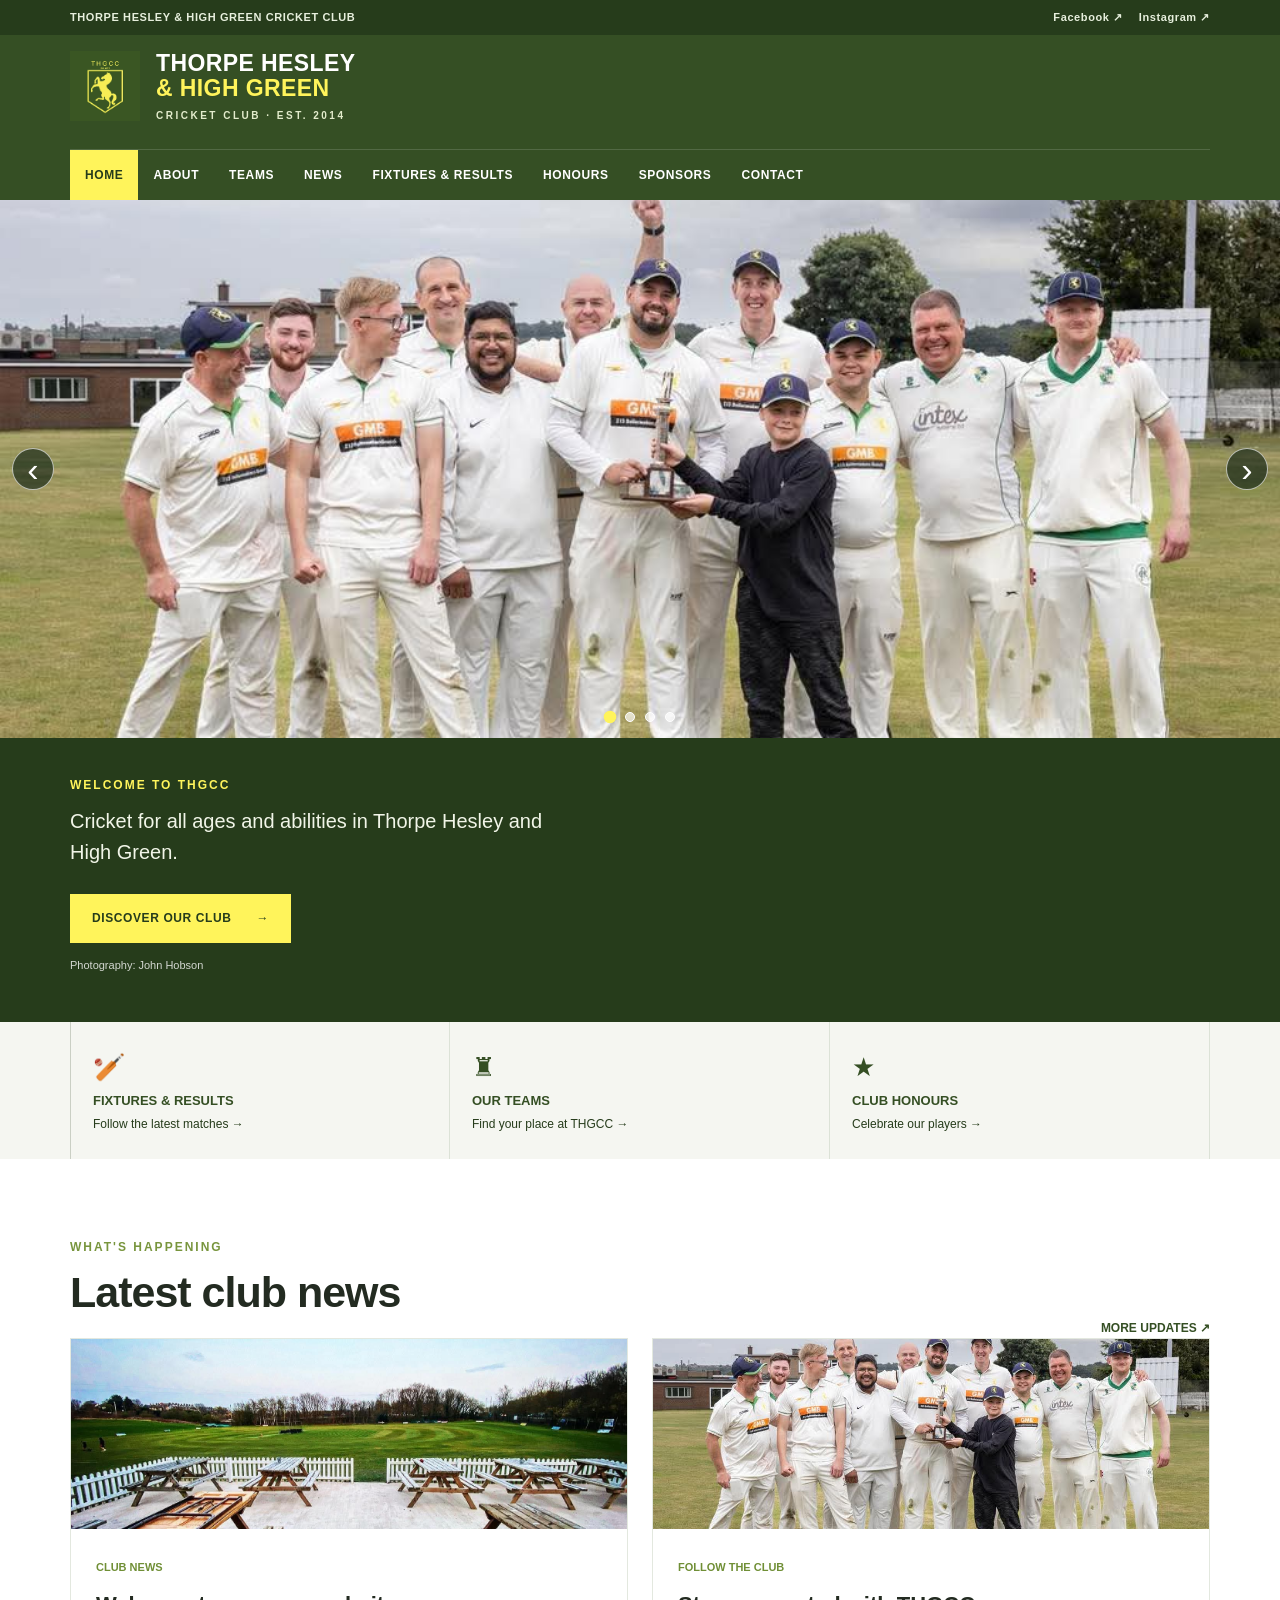
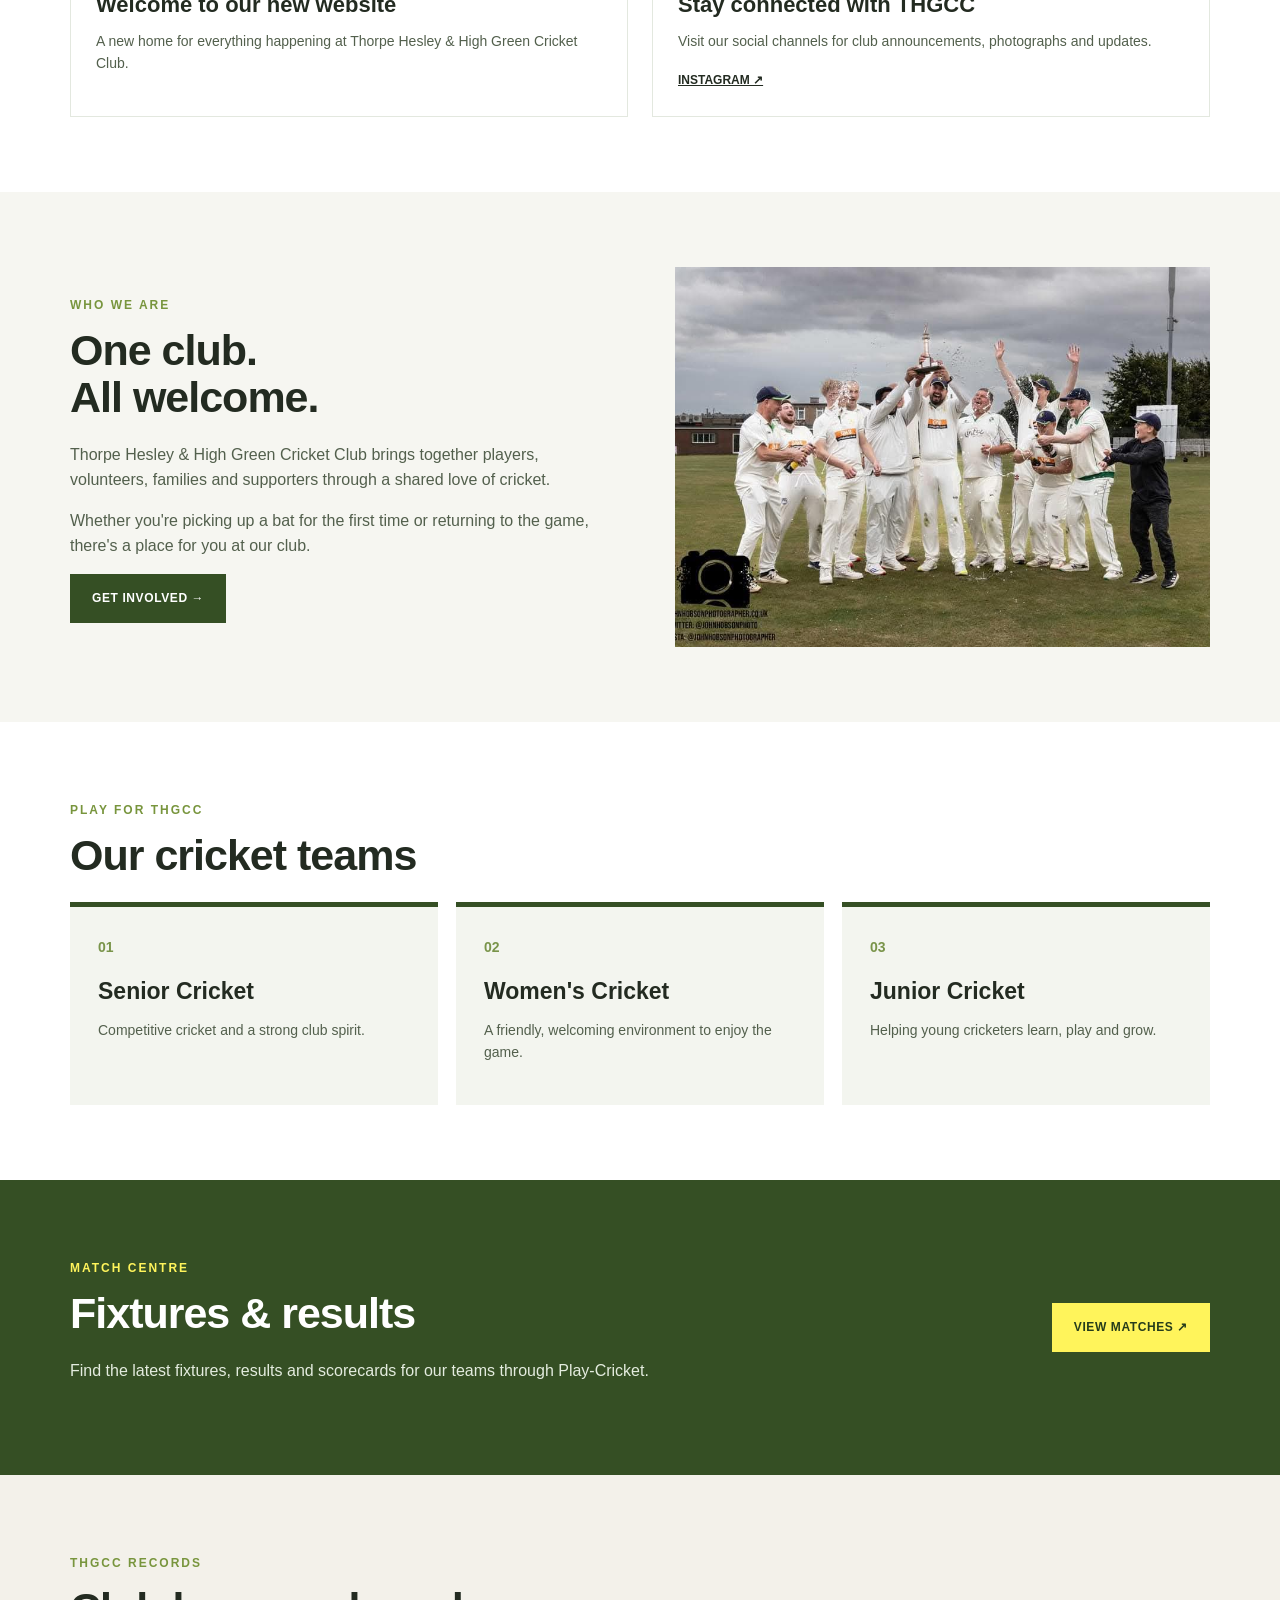
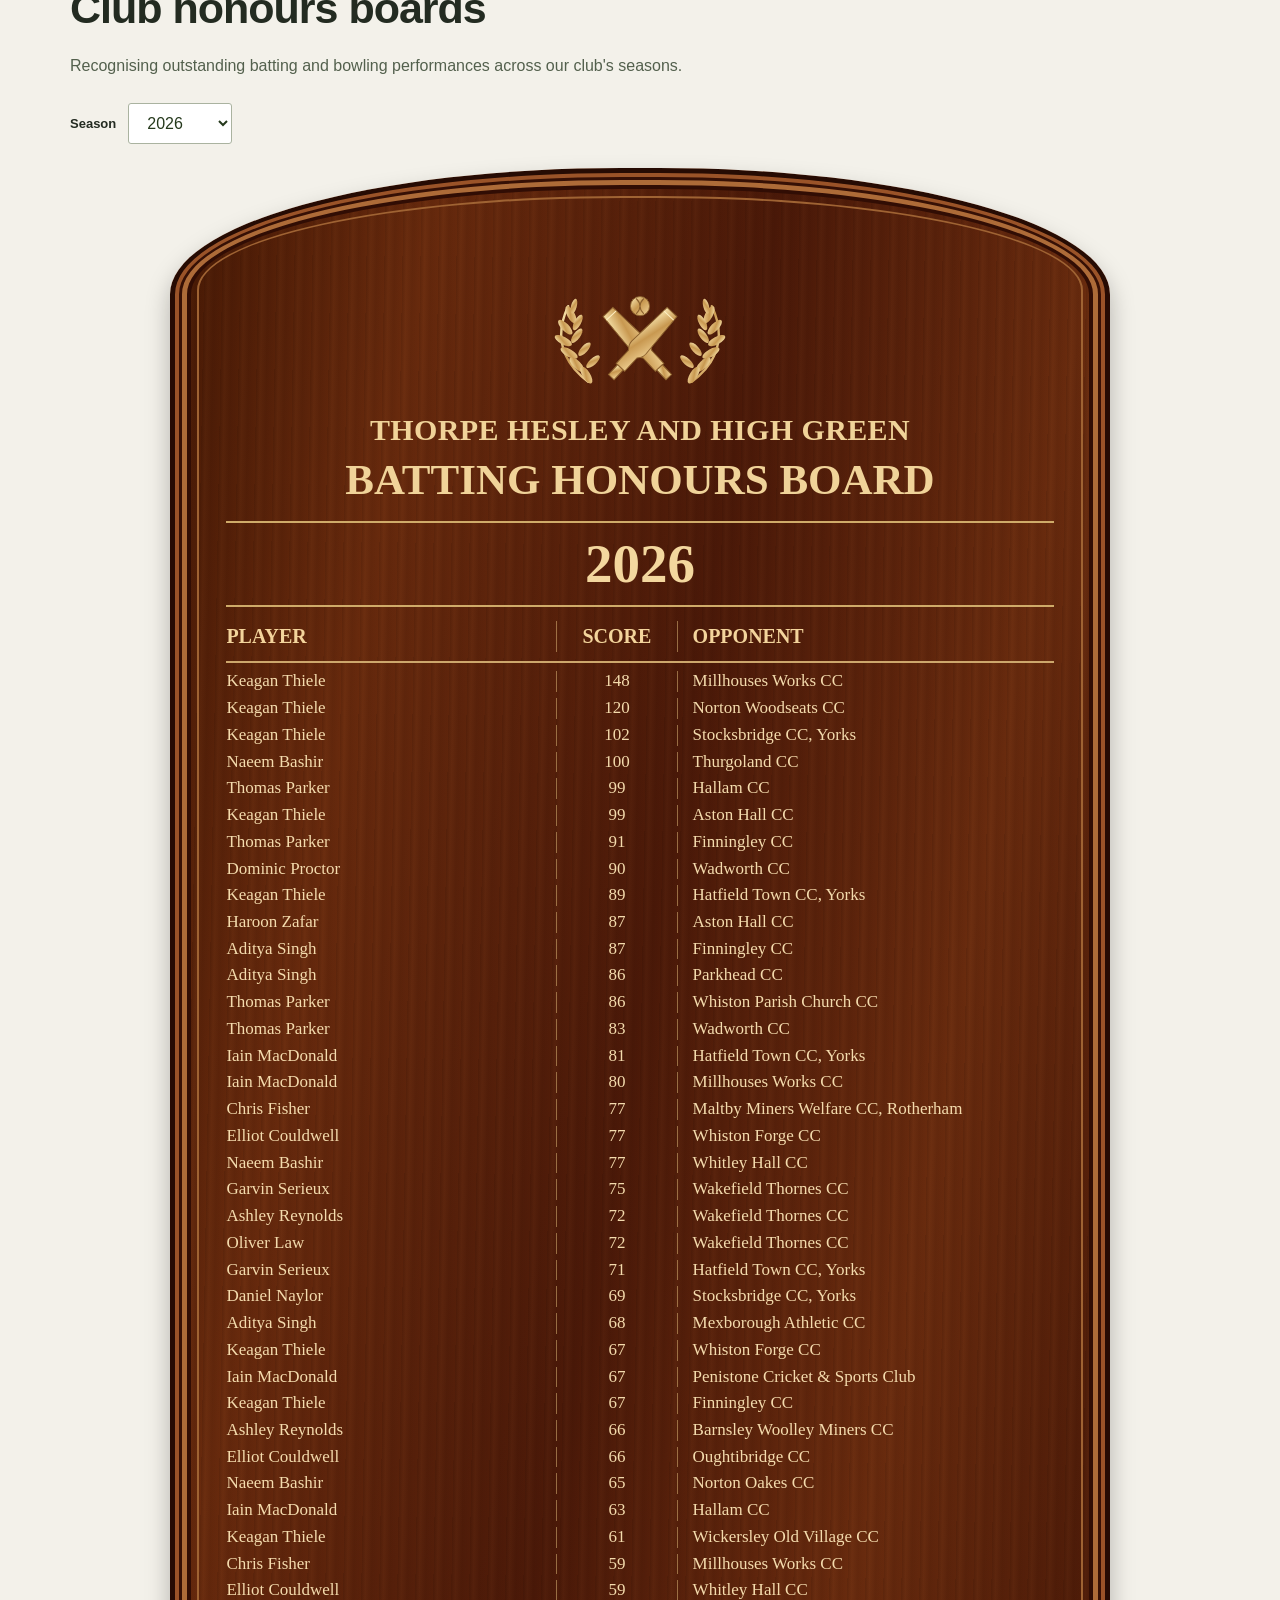
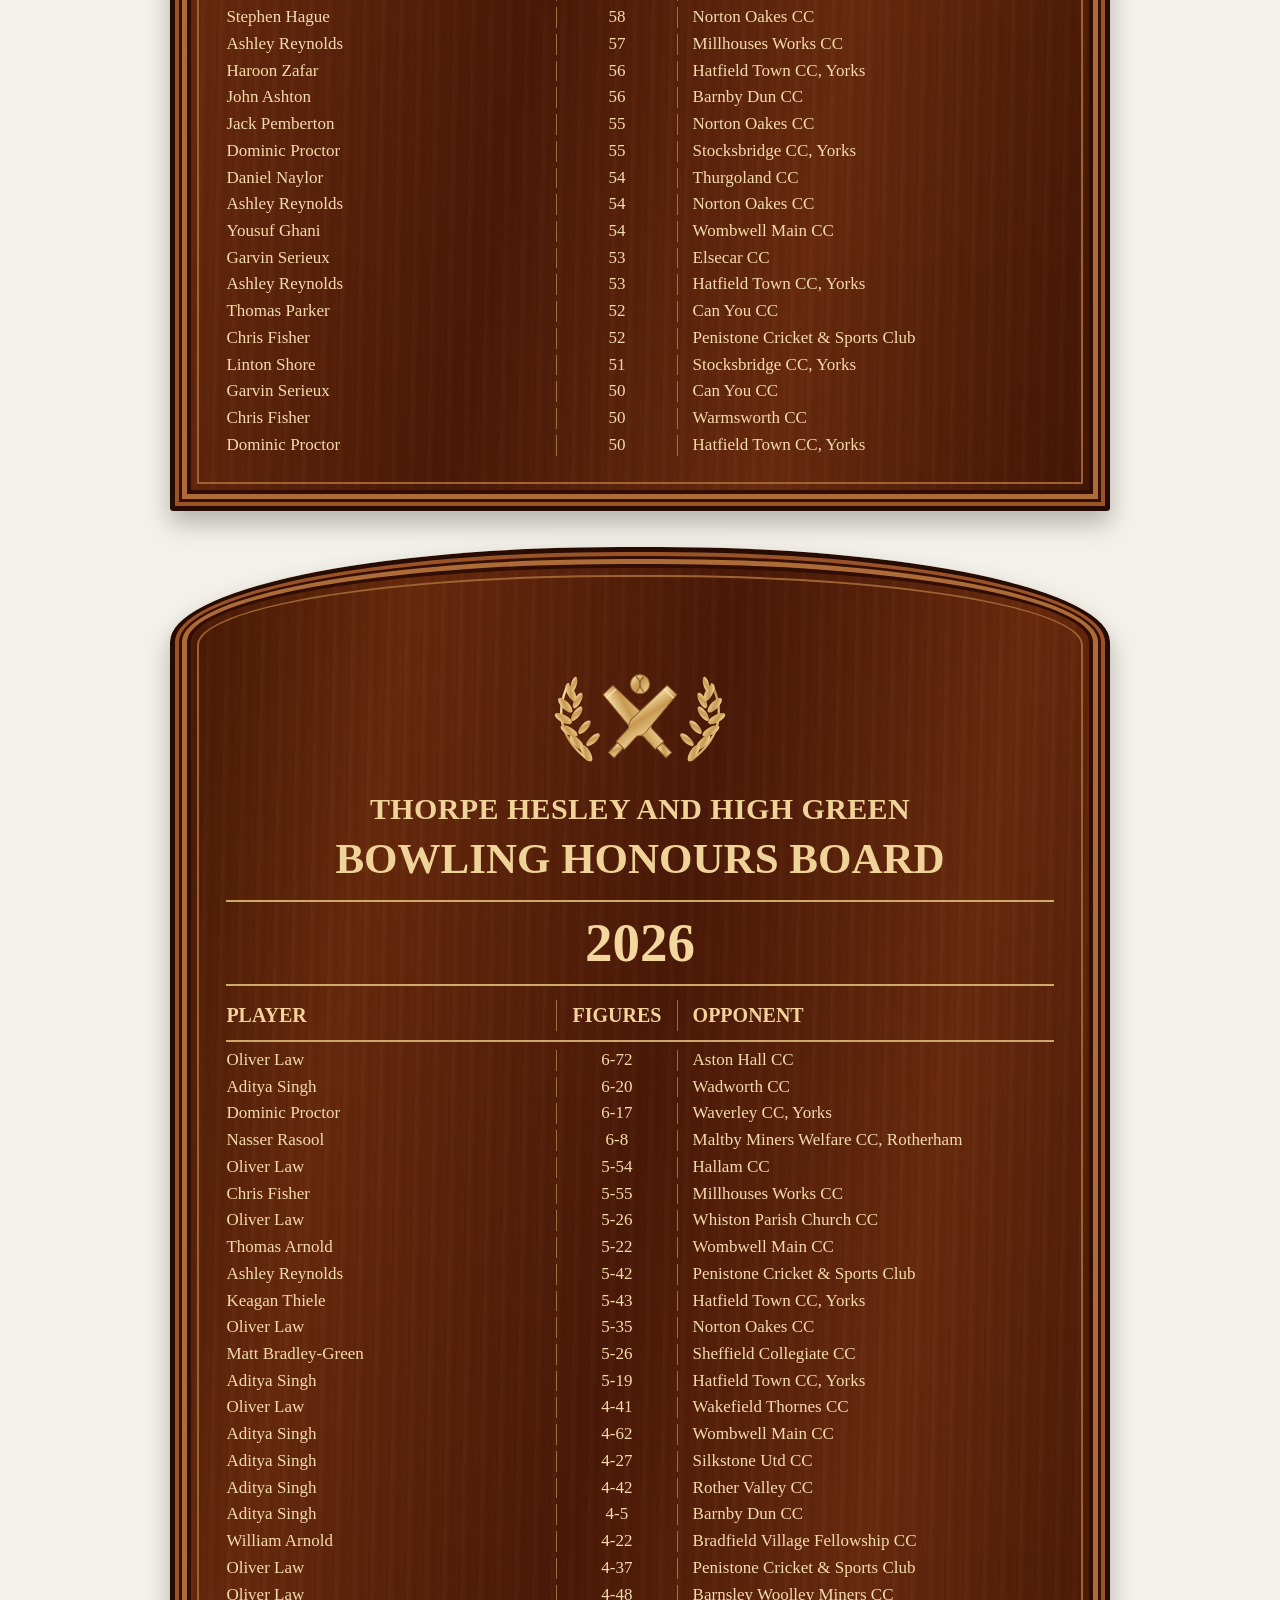
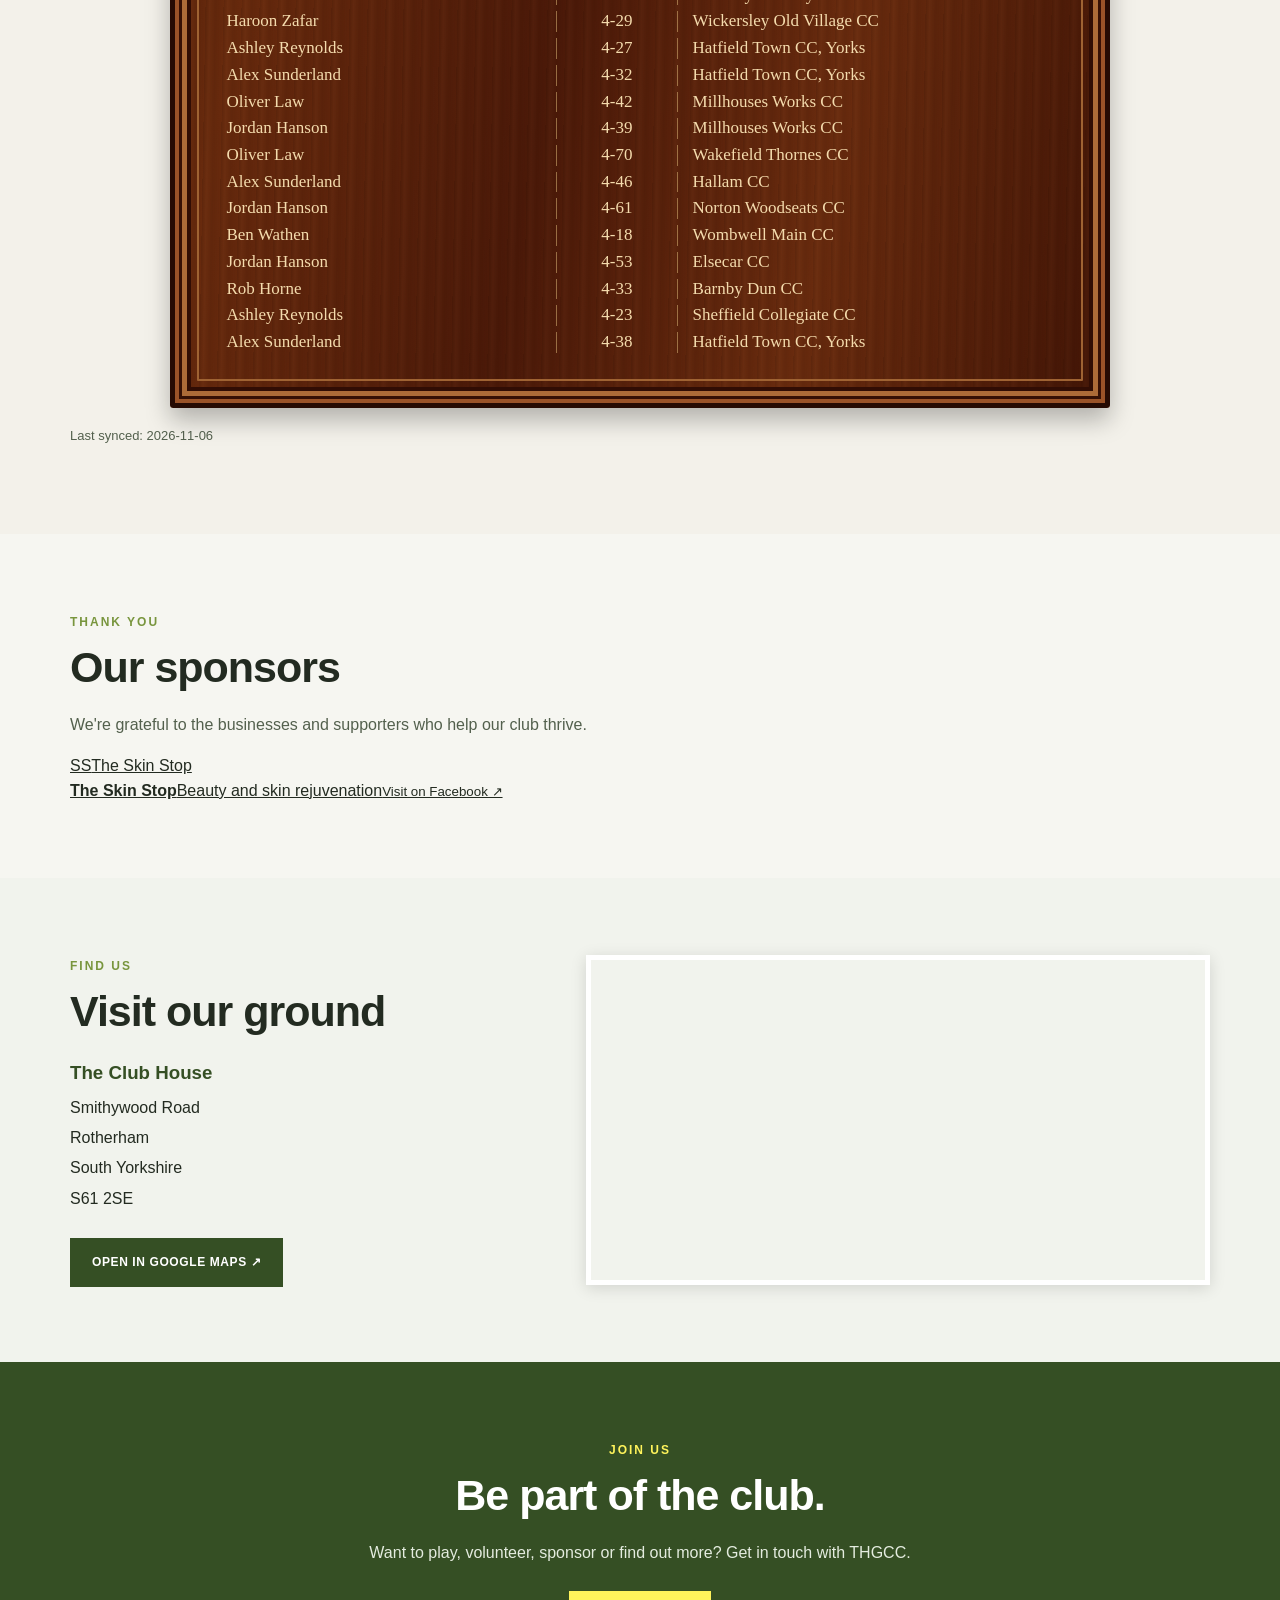
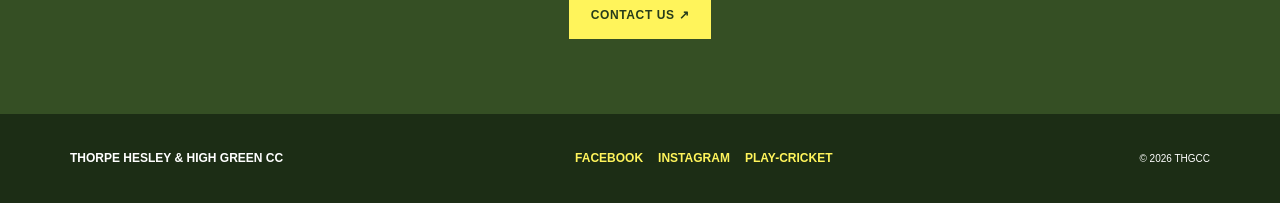
==== commit 52779051: "Add The Skin Stop to club sponsors with Facebook link" ====
--- a/index.html
+++ b/index.html
@@ -8,6 +8,6 @@
 <section class="section" id="teams"><div class="container"><span class="eyebrow">PLAY FOR THGCC</span><h2>Our cricket teams</h2><div class="team-grid"><article><b>01</b><h3>Senior Cricket</h3><p>Competitive cricket and a strong club spirit.</p></article><article><b>02</b><h3>Women's Cricket</h3><p>A friendly, welcoming environment to enjoy the game.</p></article><article><b>03</b><h3>Junior Cricket</h3><p>Helping young cricketers learn, play and grow.</p></article></div></div></section>
 <section class="section match" id="fixtures"><div class="container match-grid"><div><span class="eyebrow">MATCH CENTRE</span><h2>Fixtures & results</h2><p>Find the latest fixtures, results and scorecards for our teams through Play-Cricket.</p></div><a class="btn btn-yellow" href="https://thhg.play-cricket.com/home" target="_blank" rel="noopener">VIEW MATCHES ↗</a></div></section>
 <section class="section honours-section" id="honours"><div class="container"><span class="eyebrow">THGCC RECORDS</span><h2>Club honours boards</h2><p>Recognising outstanding batting and bowling performances across our club's seasons.</p><div class="honours-controls"><label for="honours-season">Season</label><select id="honours-season"><option value="2026">2026</option><option value="all">All-time</option></select></div><div class="honours-grid"><article class="wood-board"><div class="wood-board-title"><div class="board-emblem" aria-hidden="true"><img src="assets/honours-emblem.svg" alt=""></div><small>THORPE HESLEY AND HIGH GREEN</small><h3>BATTING HONOURS BOARD</h3><span class="board-season">2026</span><div class="board-columns"><b>PLAYER</b><b>SCORE</b><b>OPPONENT</b></div></div><div id="honours-batting" class="wood-board-entries"><p>Records will appear once the API sync is connected.</p></div></article><article class="wood-board"><div class="wood-board-title"><div class="board-emblem" aria-hidden="true"><img src="assets/honours-emblem.svg" alt=""></div><small>THORPE HESLEY AND HIGH GREEN</small><h3>BOWLING HONOURS BOARD</h3><span class="board-season">2026</span><div class="board-columns"><b>PLAYER</b><b>FIGURES</b><b>OPPONENT</b></div></div><div id="honours-bowling" class="wood-board-entries"><p>Records will appear once the API sync is connected.</p></div></article></div><p class="honours-note" id="honours-status">Honours data will be sourced from official Play-Cricket scorecards.</p></div></section>
-<section class="section sponsors" id="sponsors"><div class="container"><span class="eyebrow">THANK YOU</span><h2>Our sponsors</h2><p>We're grateful to the businesses and supporters who help our club thrive.</p><div class="sponsor-space">CLUB PARTNERS COMING SOON</div></div></section>
+<section class="section sponsors" id="sponsors"><div class="container"><span class="eyebrow">THANK YOU</span><h2>Our sponsors</h2><p>We're grateful to the businesses and supporters who help our club thrive.</p><div class="sponsor-list"><a class="sponsor-card" href="https://www.facebook.com/p/The-Skin-Stop-61563835415522/" target="_blank" rel="noopener noreferrer"><div class="sponsor-logo" aria-hidden="true"><span class="sponsor-monogram">SS</span><span class="sponsor-script">The Skin Stop</span></div><strong>The Skin Stop</strong><span>Beauty and skin rejuvenation</span><small>Visit on Facebook ↗</small></a></div></div></section>
 <section class="section location-section" id="location"><div class="container location-layout"><div><span class="eyebrow">FIND US</span><h2>Visit our ground</h2><h3>The Club House</h3><address>Smithywood Road<br>Rotherham<br>South Yorkshire<br>S61 2SE</address><a class="btn btn-green" href="https://www.google.com/maps/search/?api=1&query=Smithywood+Road%2C+Rotherham%2C+S61+2SE" target="_blank" rel="noopener noreferrer">OPEN IN GOOGLE MAPS ↗</a></div><div class="location-map"><iframe title="Map showing the THGCC club house on Smithywood Road" loading="lazy" referrerpolicy="no-referrer-when-downgrade" src="https://maps.google.com/maps?q=Smithywood%20Road%2C%20Rotherham%2C%20S61%202SE&t=&z=14&ie=UTF8&iwloc=&output=embed"></iframe></div></div></section>
 <section class="section contact" id="contact"><div class="container"><span class="eyebrow">JOIN US</span><h2>Be part of the club.</h2><p>Want to play, volunteer, sponsor or find out more? Get in touch with THGCC.</p><a class="btn btn-yellow" href="https://www.facebook.com/THGCricket/" target="_blank" rel="noopener">CONTACT US ↗</a></div></section></main><footer><div class="container footer-grid"><strong>THORPE HESLEY & HIGH GREEN CC</strong><div><a href="https://www.facebook.com/THGCricket/">FACEBOOK</a><a href="https://www.instagram.com/thorpehesleyhighgreencc/">INSTAGRAM</a><a href="https://thhg.play-cricket.com/home">PLAY-CRICKET</a></div><small>© <span id="year"></span> THGCC</small></div></footer><script src="script.js?v=20261103-honours2"></script></body></html>
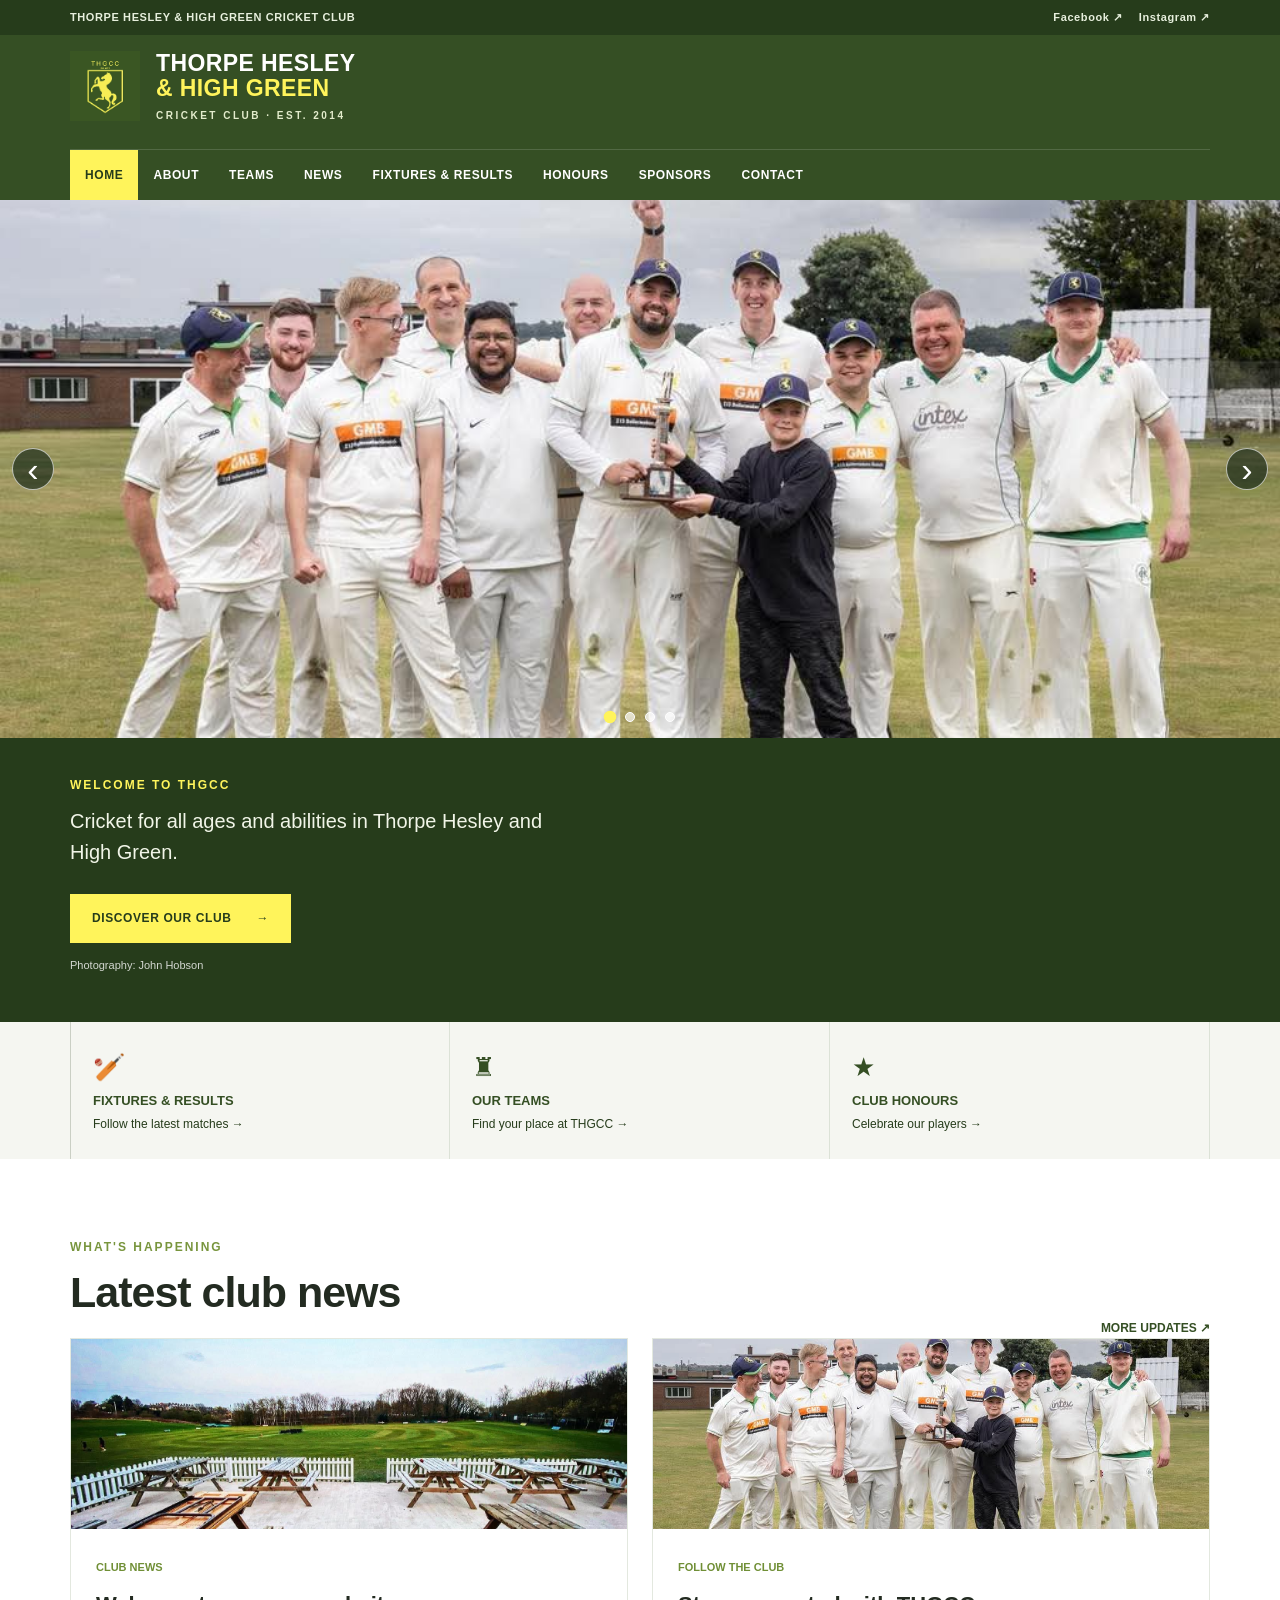
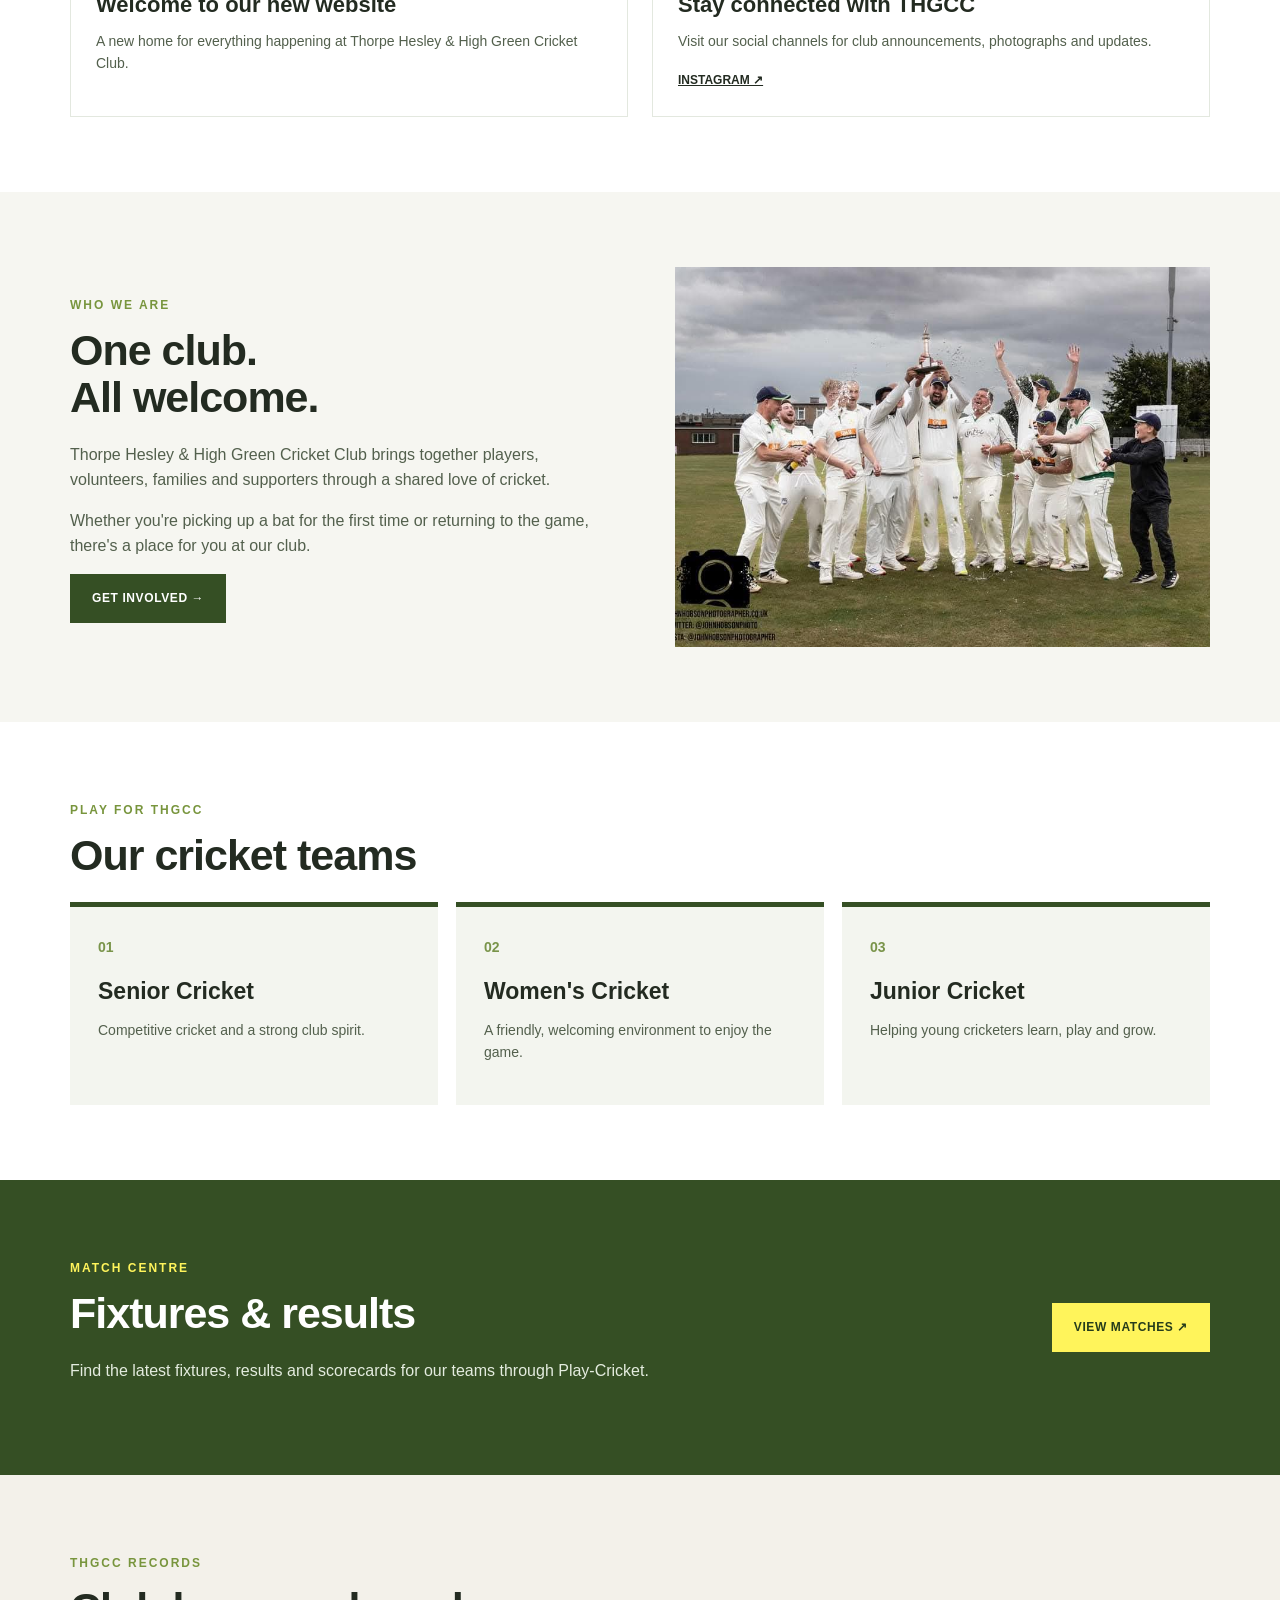
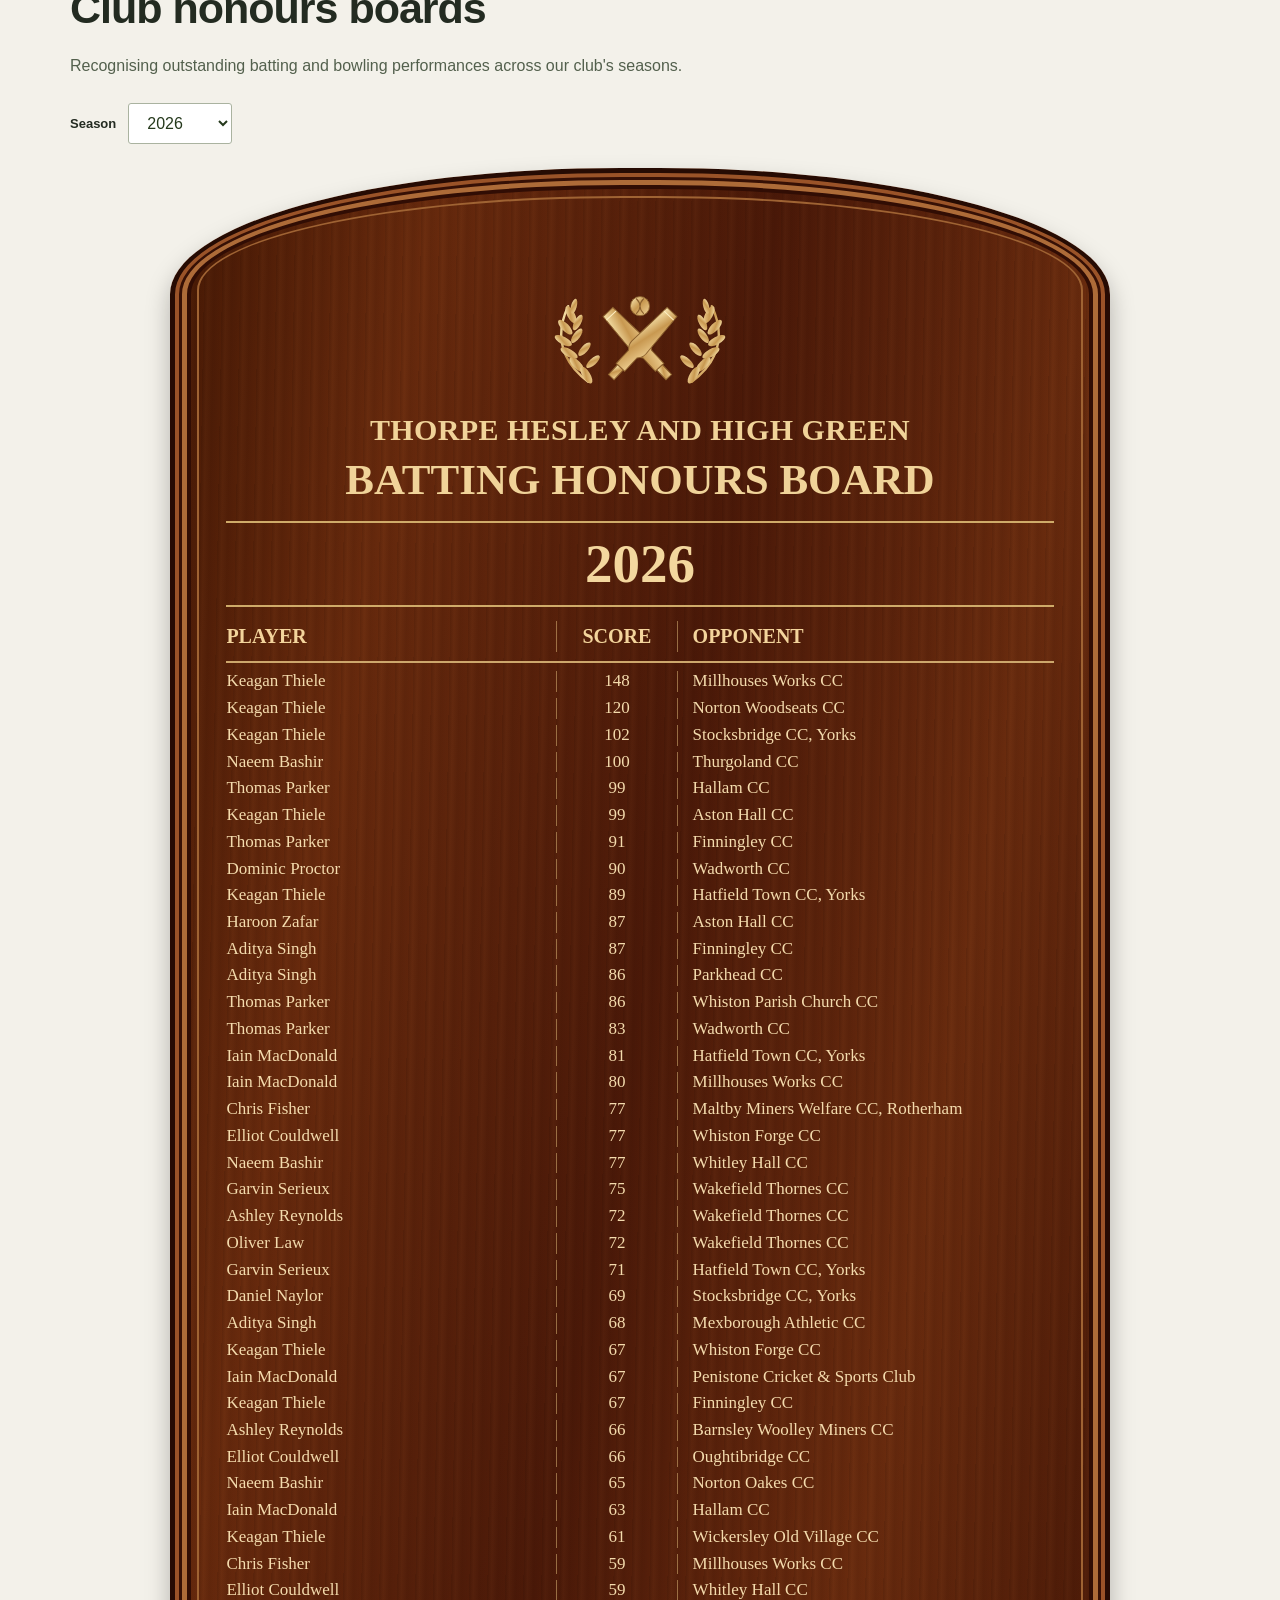
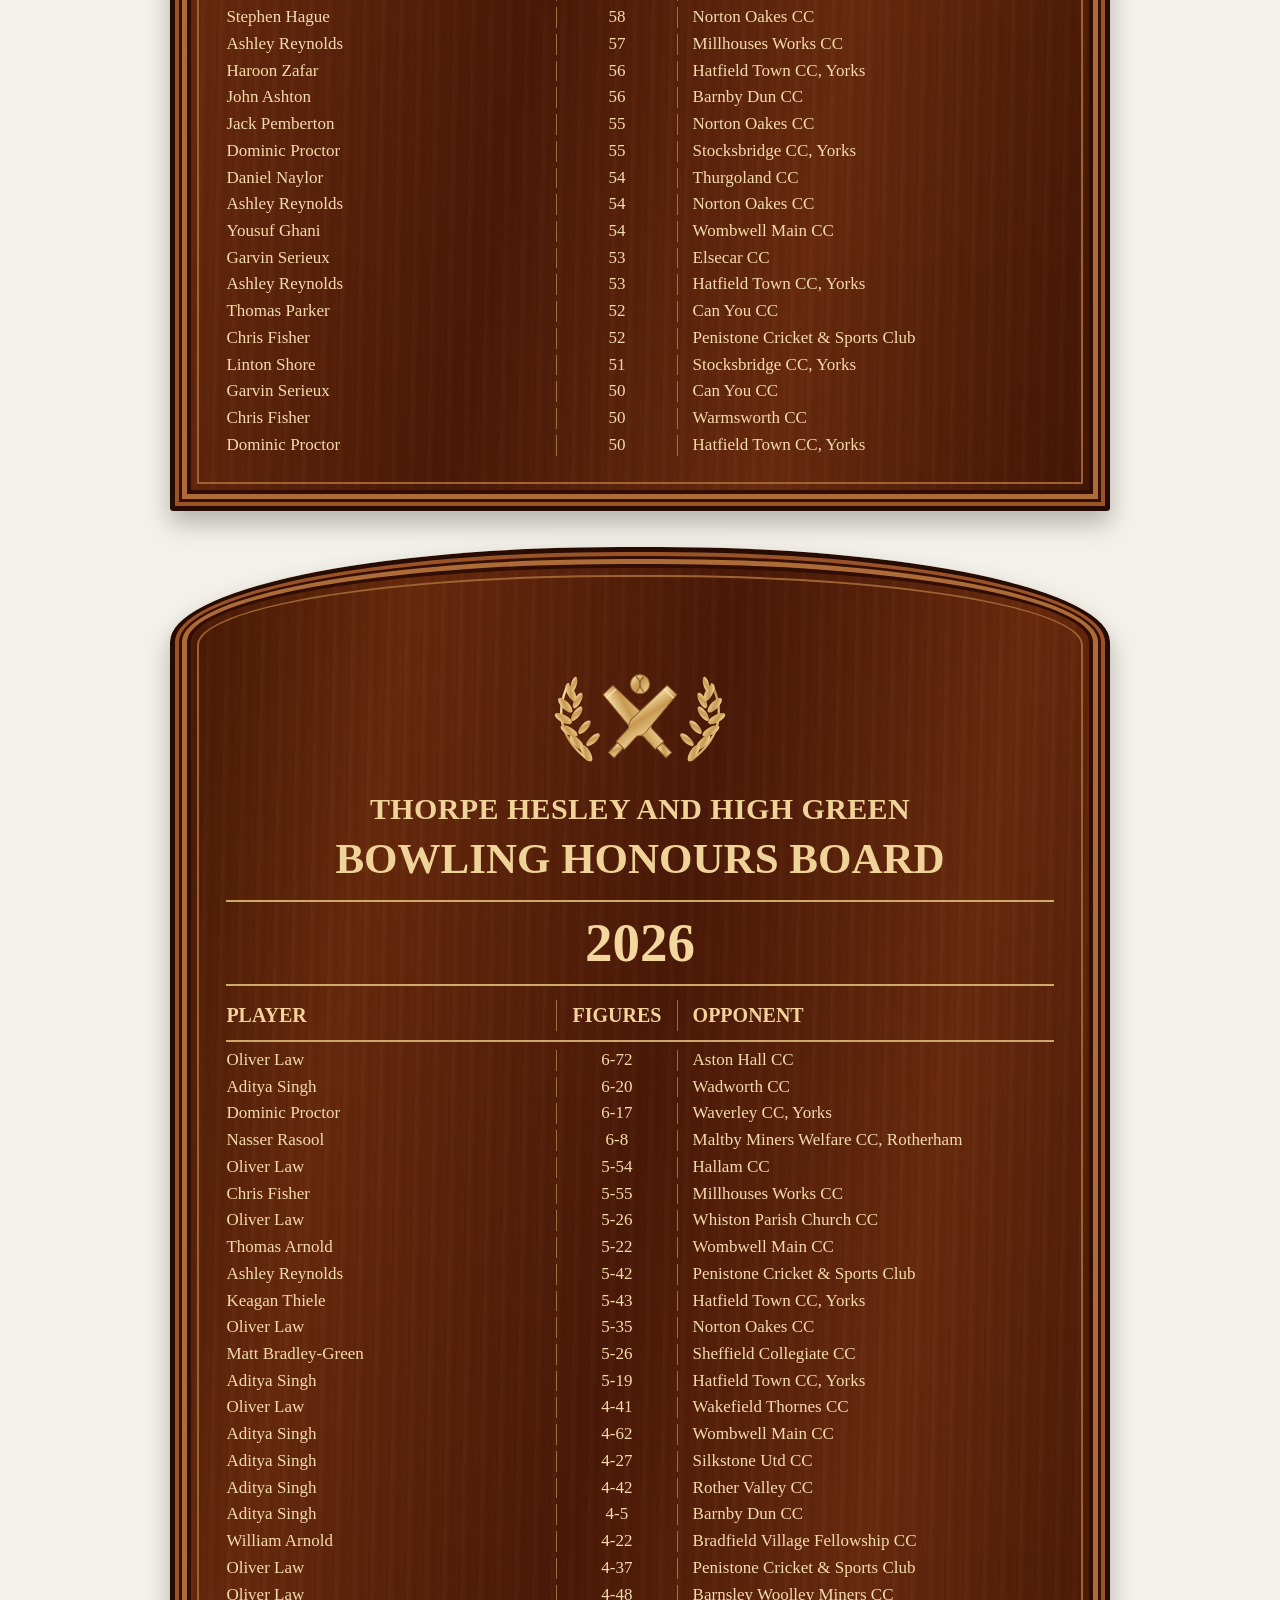
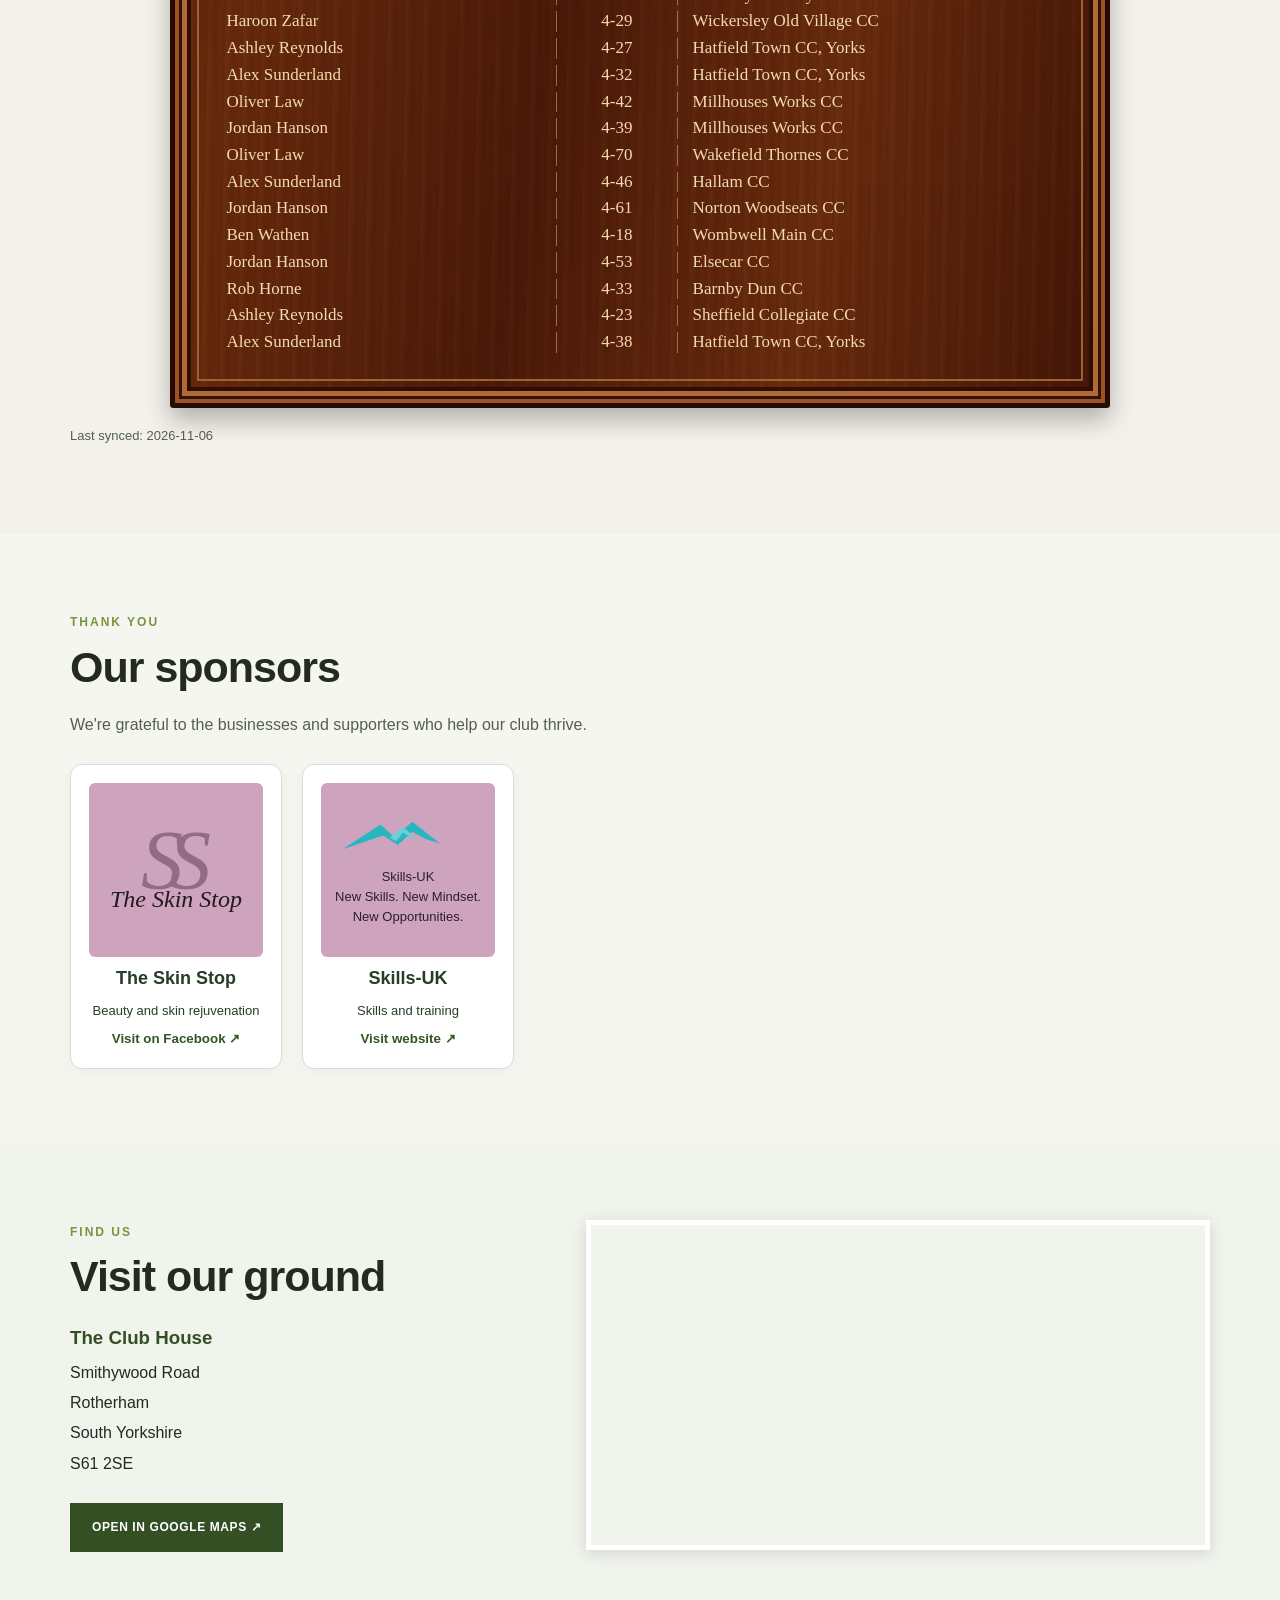
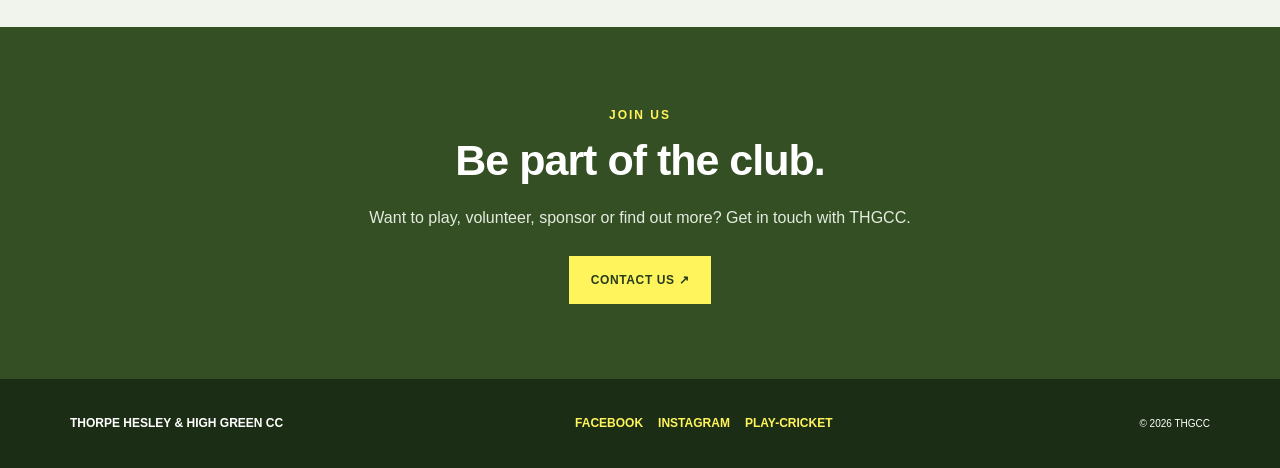
==== commit 03cc4bb7: "Add Skills-UK sponsor with website link" ====
--- a/index.html
+++ b/index.html
@@ -8,6 +8,6 @@
 <section class="section" id="teams"><div class="container"><span class="eyebrow">PLAY FOR THGCC</span><h2>Our cricket teams</h2><div class="team-grid"><article><b>01</b><h3>Senior Cricket</h3><p>Competitive cricket and a strong club spirit.</p></article><article><b>02</b><h3>Women's Cricket</h3><p>A friendly, welcoming environment to enjoy the game.</p></article><article><b>03</b><h3>Junior Cricket</h3><p>Helping young cricketers learn, play and grow.</p></article></div></div></section>
 <section class="section match" id="fixtures"><div class="container match-grid"><div><span class="eyebrow">MATCH CENTRE</span><h2>Fixtures & results</h2><p>Find the latest fixtures, results and scorecards for our teams through Play-Cricket.</p></div><a class="btn btn-yellow" href="https://thhg.play-cricket.com/home" target="_blank" rel="noopener">VIEW MATCHES ↗</a></div></section>
 <section class="section honours-section" id="honours"><div class="container"><span class="eyebrow">THGCC RECORDS</span><h2>Club honours boards</h2><p>Recognising outstanding batting and bowling performances across our club's seasons.</p><div class="honours-controls"><label for="honours-season">Season</label><select id="honours-season"><option value="2026">2026</option><option value="all">All-time</option></select></div><div class="honours-grid"><article class="wood-board"><div class="wood-board-title"><div class="board-emblem" aria-hidden="true"><img src="assets/honours-emblem.svg" alt=""></div><small>THORPE HESLEY AND HIGH GREEN</small><h3>BATTING HONOURS BOARD</h3><span class="board-season">2026</span><div class="board-columns"><b>PLAYER</b><b>SCORE</b><b>OPPONENT</b></div></div><div id="honours-batting" class="wood-board-entries"><p>Records will appear once the API sync is connected.</p></div></article><article class="wood-board"><div class="wood-board-title"><div class="board-emblem" aria-hidden="true"><img src="assets/honours-emblem.svg" alt=""></div><small>THORPE HESLEY AND HIGH GREEN</small><h3>BOWLING HONOURS BOARD</h3><span class="board-season">2026</span><div class="board-columns"><b>PLAYER</b><b>FIGURES</b><b>OPPONENT</b></div></div><div id="honours-bowling" class="wood-board-entries"><p>Records will appear once the API sync is connected.</p></div></article></div><p class="honours-note" id="honours-status">Honours data will be sourced from official Play-Cricket scorecards.</p></div></section>
-<section class="section sponsors" id="sponsors"><div class="container"><span class="eyebrow">THANK YOU</span><h2>Our sponsors</h2><p>We're grateful to the businesses and supporters who help our club thrive.</p><div class="sponsor-list"><a class="sponsor-card" href="https://www.facebook.com/p/The-Skin-Stop-61563835415522/" target="_blank" rel="noopener noreferrer"><div class="sponsor-logo" aria-hidden="true"><span class="sponsor-monogram">SS</span><span class="sponsor-script">The Skin Stop</span></div><strong>The Skin Stop</strong><span>Beauty and skin rejuvenation</span><small>Visit on Facebook ↗</small></a></div></div></section>
+<section class="section sponsors" id="sponsors"><div class="container"><span class="eyebrow">THANK YOU</span><h2>Our sponsors</h2><p>We're grateful to the businesses and supporters who help our club thrive.</p><div class="sponsor-list"><a class="sponsor-card" href="https://www.facebook.com/p/The-Skin-Stop-61563835415522/" target="_blank" rel="noopener noreferrer"><div class="sponsor-logo" aria-hidden="true"><span class="sponsor-monogram">SS</span><span class="sponsor-script">The Skin Stop</span></div><strong>The Skin Stop</strong><span>Beauty and skin rejuvenation</span><small>Visit on Facebook ↗</small></a><a class="sponsor-card" href="https://www.skills-uk.co.uk/" target="_blank" rel="noopener noreferrer"><div class="sponsor-logo skills-uk-logo" aria-hidden="true"><svg viewBox="0 0 220 65" width="160" height="55"><path d="M20 46 L72 12 L91 29 L116 8 L154 38 L135 32 L116 22 L96 40 L76 27 Z" fill="#27b7c1"/><path d="M85 30 L103 15 L122 32 L113 29 L103 23 L94 35 Z" fill="#6cd0d3"/></svg><span class="skills-uk-wordmark">Skills-UK</span><span class="skills-uk-tagline">New Skills. New Mindset. New Opportunities.</span></div><strong>Skills-UK</strong><span>Skills and training</span><small>Visit website ↗</small></a></div></div></section>
 <section class="section location-section" id="location"><div class="container location-layout"><div><span class="eyebrow">FIND US</span><h2>Visit our ground</h2><h3>The Club House</h3><address>Smithywood Road<br>Rotherham<br>South Yorkshire<br>S61 2SE</address><a class="btn btn-green" href="https://www.google.com/maps/search/?api=1&query=Smithywood+Road%2C+Rotherham%2C+S61+2SE" target="_blank" rel="noopener noreferrer">OPEN IN GOOGLE MAPS ↗</a></div><div class="location-map"><iframe title="Map showing the THGCC club house on Smithywood Road" loading="lazy" referrerpolicy="no-referrer-when-downgrade" src="https://maps.google.com/maps?q=Smithywood%20Road%2C%20Rotherham%2C%20S61%202SE&t=&z=14&ie=UTF8&iwloc=&output=embed"></iframe></div></div></section>
 <section class="section contact" id="contact"><div class="container"><span class="eyebrow">JOIN US</span><h2>Be part of the club.</h2><p>Want to play, volunteer, sponsor or find out more? Get in touch with THGCC.</p><a class="btn btn-yellow" href="https://www.facebook.com/THGCricket/" target="_blank" rel="noopener">CONTACT US ↗</a></div></section></main><footer><div class="container footer-grid"><strong>THORPE HESLEY & HIGH GREEN CC</strong><div><a href="https://www.facebook.com/THGCricket/">FACEBOOK</a><a href="https://www.instagram.com/thorpehesleyhighgreencc/">INSTAGRAM</a><a href="https://thhg.play-cricket.com/home">PLAY-CRICKET</a></div><small>© <span id="year"></span> THGCC</small></div></footer><script src="script.js?v=20261103-honours2"></script></body></html>
--- a/styles.css
+++ b/styles.css
@@ -98,3 +98,5 @@
 .board-columns>*:nth-child(2),.honour-row>*:nth-child(2){padding-left:9px;text-align:center}
 .board-columns>*:nth-child(3),.honour-row>*:nth-child(3){padding-left:15px}
 @media(max-width:800px){.honours-grid{max-width:100%}.wood-board{padding:75px 18px 28px;border-radius:48% 48% 2px 2px / 4% 4% 2px 2px;box-shadow:inset 0 0 0 4px #2b0c04,inset 0 0 0 7px #975026,inset 0 0 0 10px #351005,inset 0 0 0 13px #a75f30,0 6px 16px #0004}.wood-board:before{inset:17px 15px 15px;border-width:1px}.board-emblem{height:70px;margin-bottom:8px}.board-emblem img{height:70px;width:150px}.wood-board-title small{font-size:clamp(12px,3.4vw,18px)}.wood-board-title h3{font-size:clamp(19px,5vw,28px);margin:5px 0 11px}.board-season{font-size:32px!important;padding:5px 0}.board-columns,.honour-row{grid-template-columns:minmax(0,1fr) minmax(42px,.37fr) minmax(0,1.13fr)}.board-columns{font-size:clamp(10px,2.8vw,14px);padding:4px 0 6px}.honour-row{font-size:clamp(9px,2.5vw,13px);line-height:1.15;padding:2px 0}.board-columns>*:nth-child(1),.honour-row>*:nth-child(1),.board-columns>*:nth-child(2),.honour-row>*:nth-child(2){padding-right:4px}.board-columns>*:nth-child(2),.honour-row>*:nth-child(2){padding-left:4px}.board-columns>*:nth-child(3),.honour-row>*:nth-child(3){padding-left:7px}}
+
+.sponsor-list{display:grid;grid-template-columns:repeat(auto-fill,minmax(210px,1fr));gap:20px;margin-top:26px}.sponsor-card{display:flex;flex-direction:column;align-items:center;text-align:center;gap:8px;padding:18px;border:1px solid #e2d7df;border-radius:12px;background:#fff;text-decoration:none;color:#273d27;box-shadow:0 4px 16px #00000009;transition:transform .2s,box-shadow .2s}.sponsor-card:hover{transform:translateY(-3px);box-shadow:0 7px 22px #00000014}.sponsor-logo{width:100%;max-width:220px;aspect-ratio:1;background:#cda3bd;display:flex;flex-direction:column;align-items:center;justify-content:center;color:#2c2028;border-radius:6px}.sponsor-monogram{font:italic 84px Georgia,serif;color:#926b85;line-height:.8;letter-spacing:-14px;padding-right:14px}.sponsor-script{font:italic 24px cursive;color:#211b20;margin-top:-8px}.sponsor-card strong{font-size:18px}.sponsor-card span:not(.sponsor-monogram):not(.sponsor-script){font-size:13px}.sponsor-card small{font-weight:700;color:#345526}
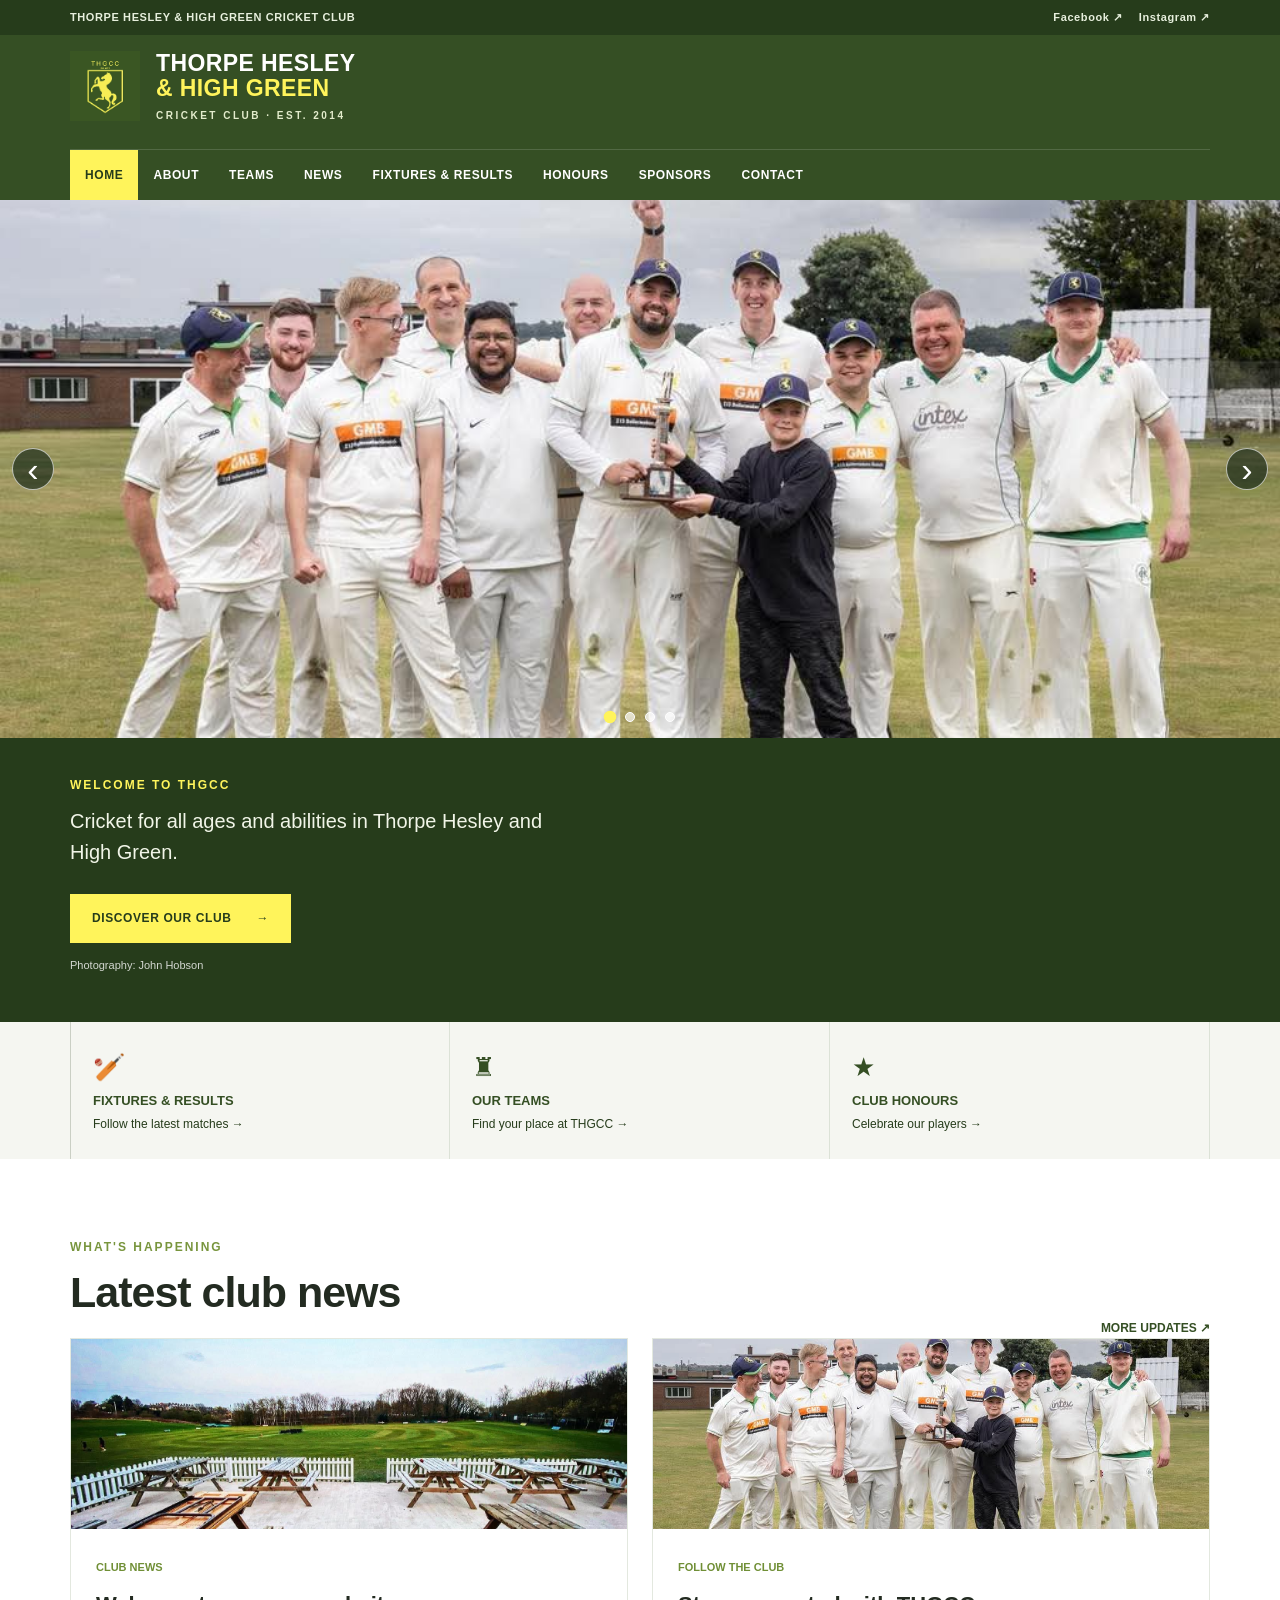
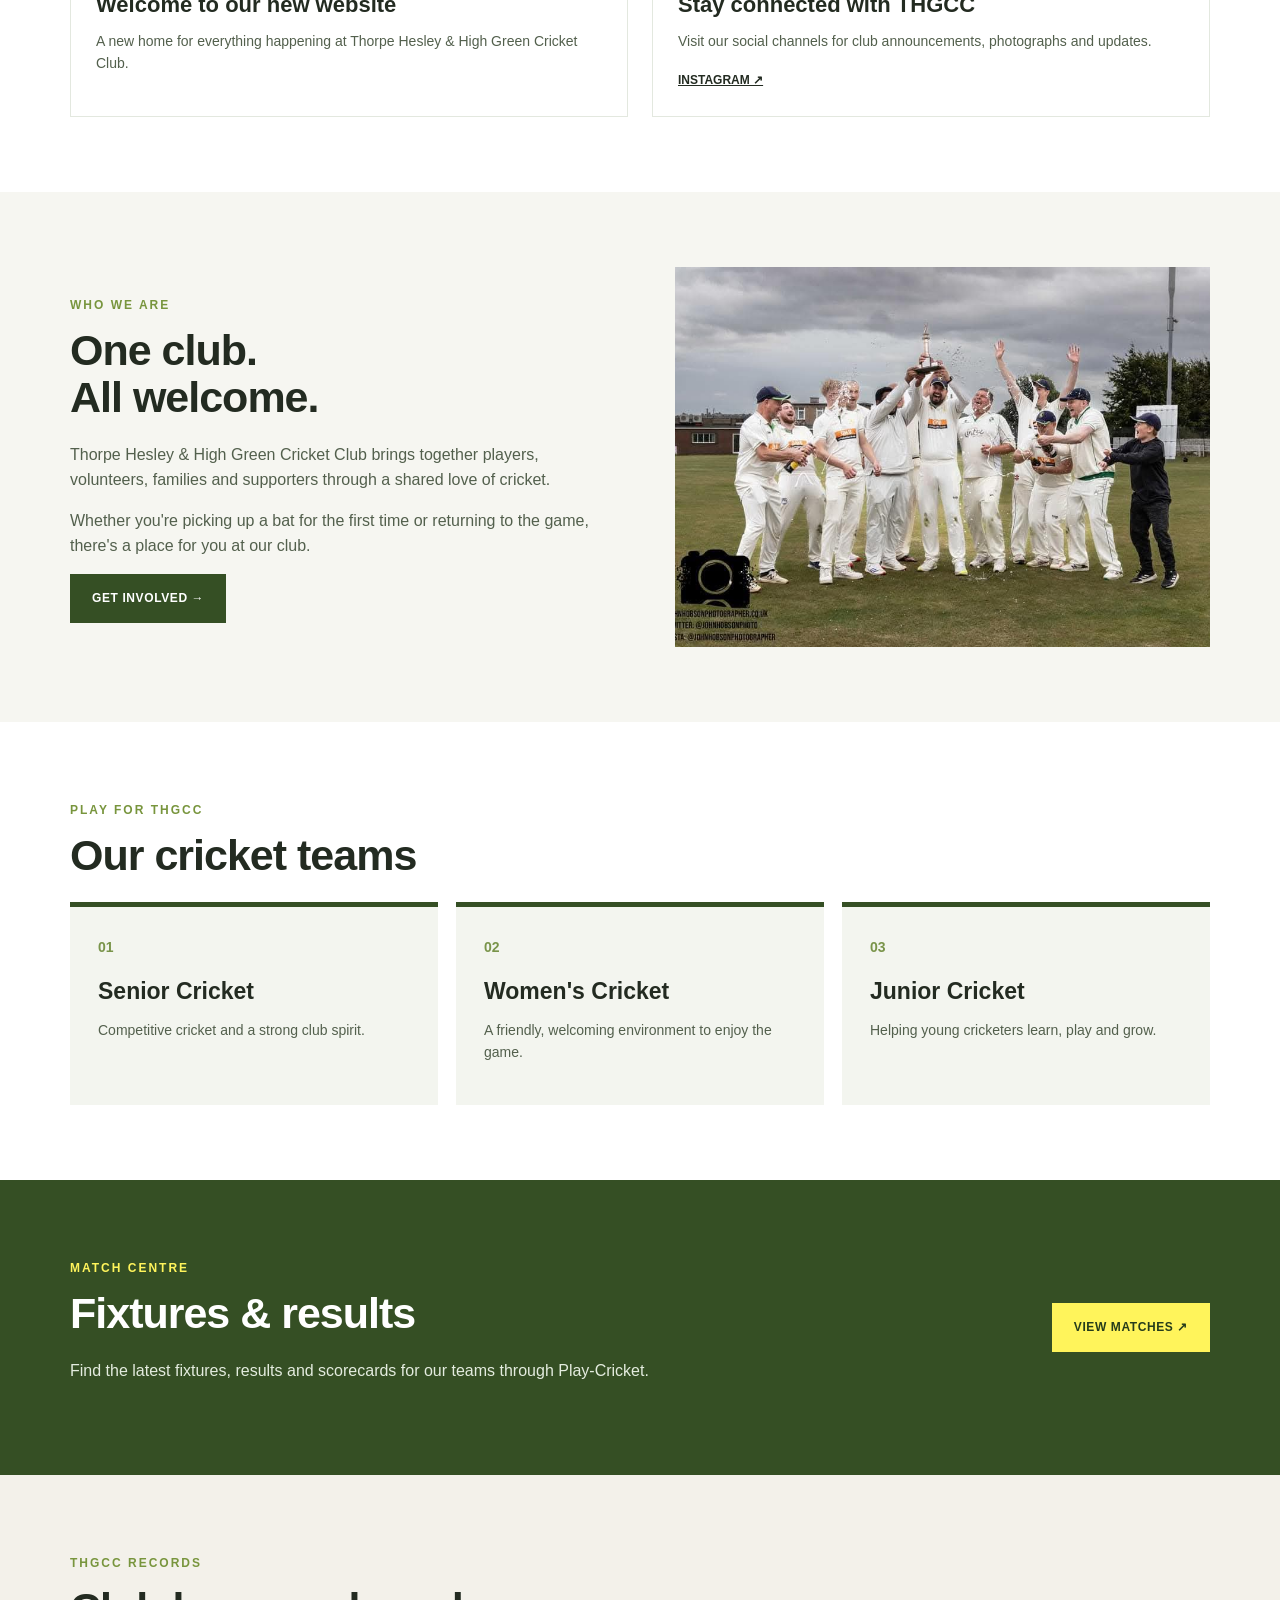
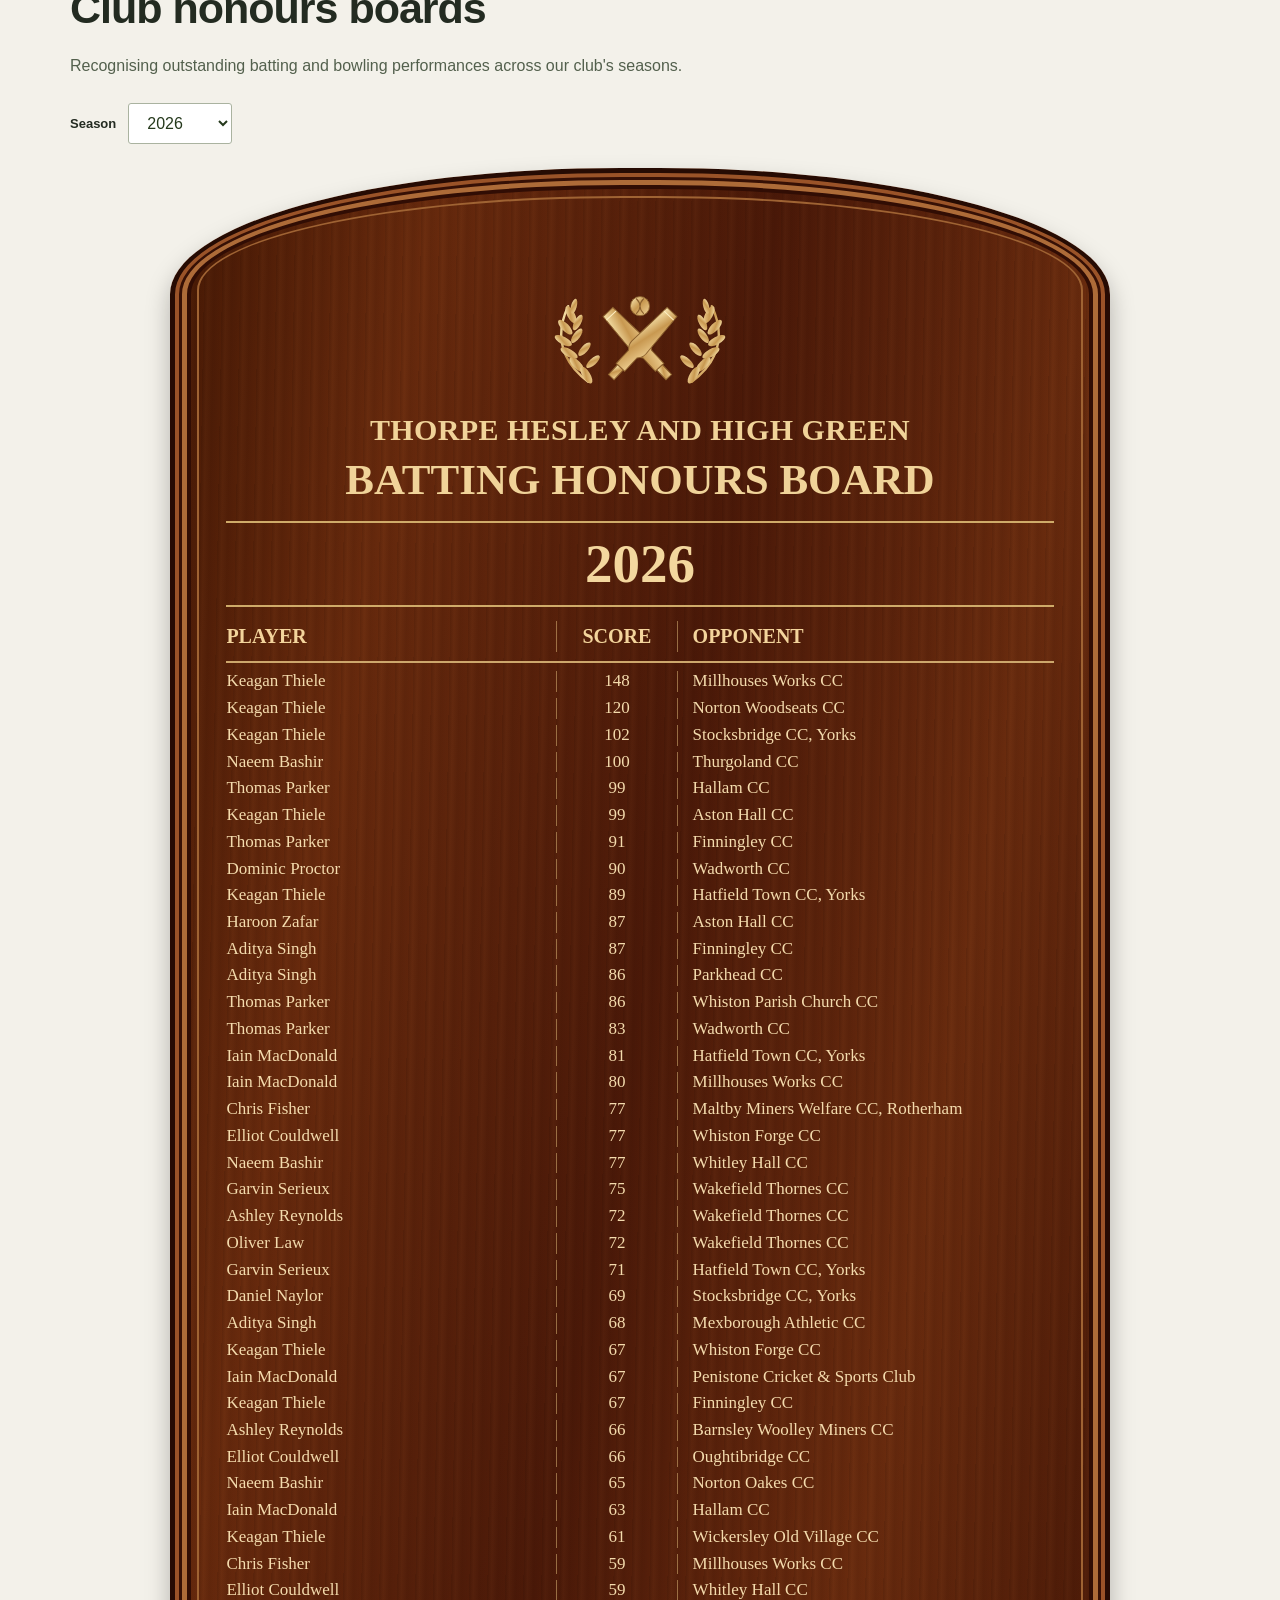
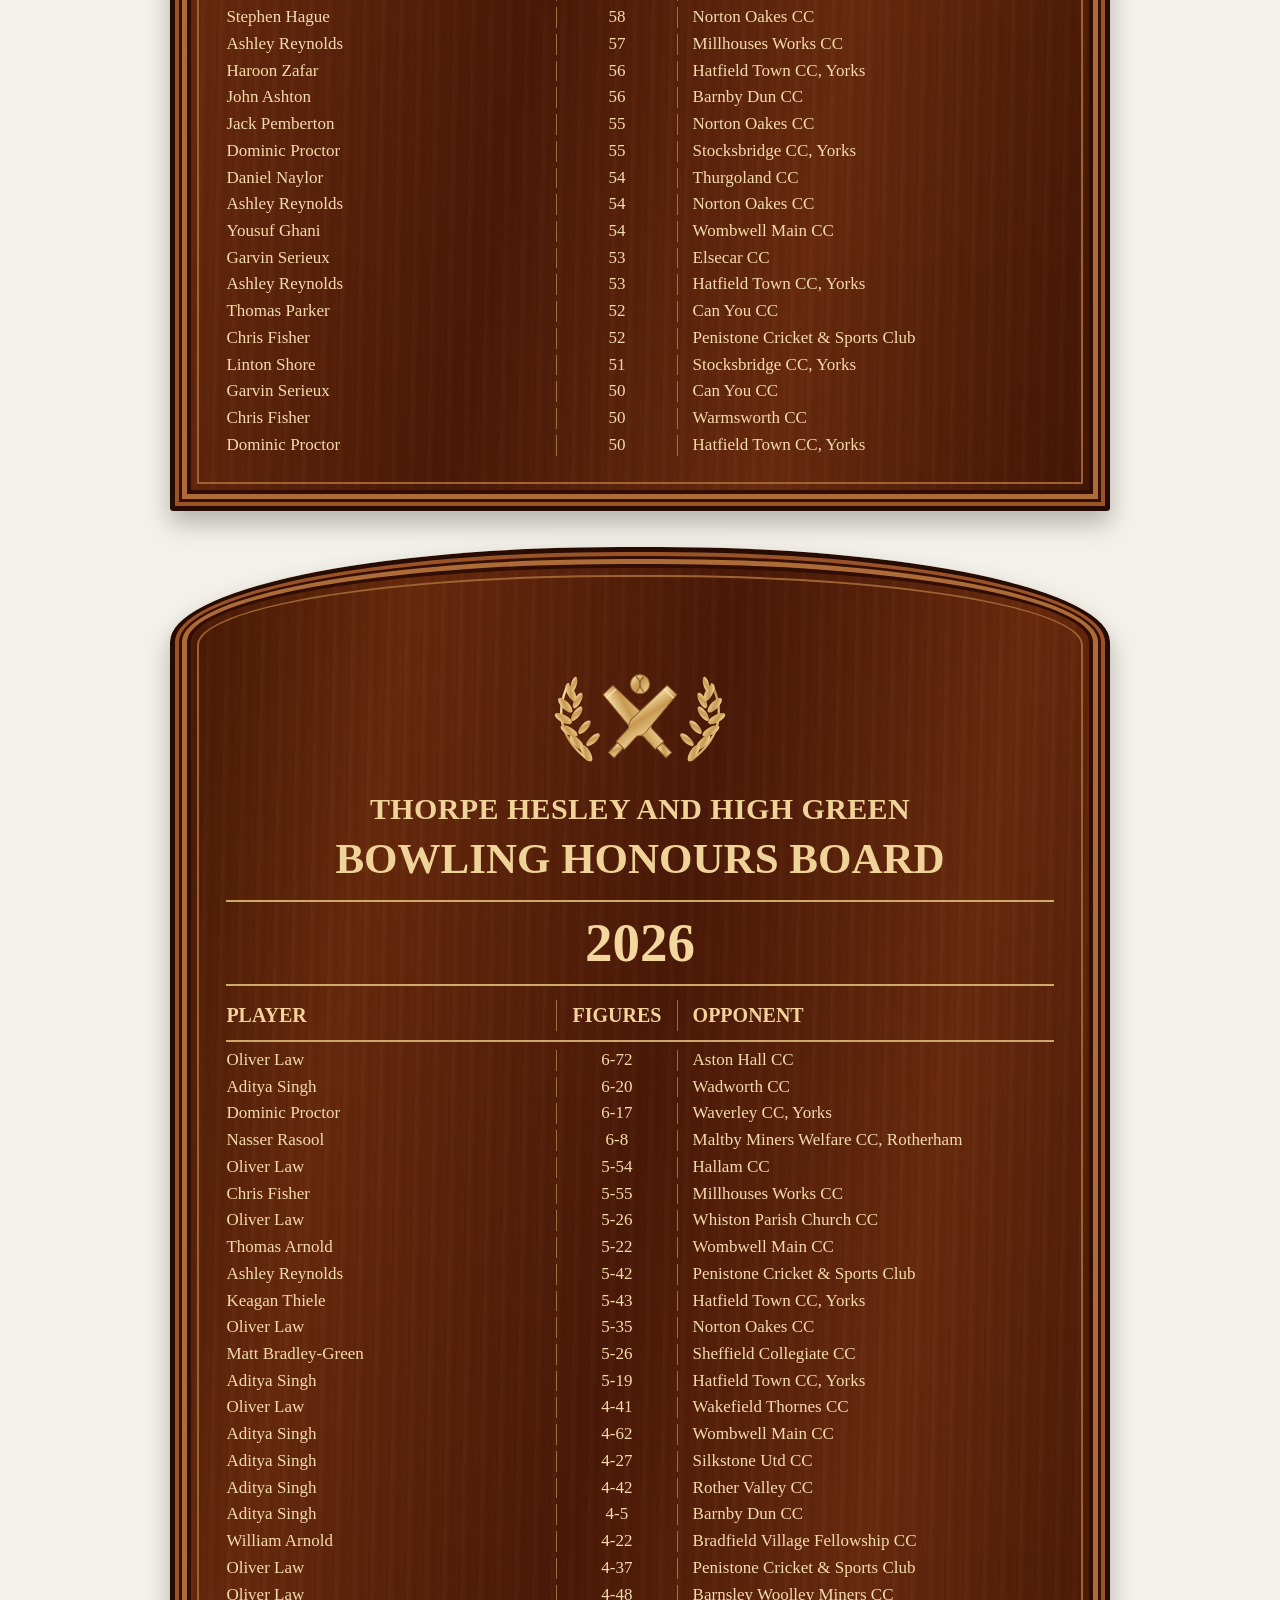
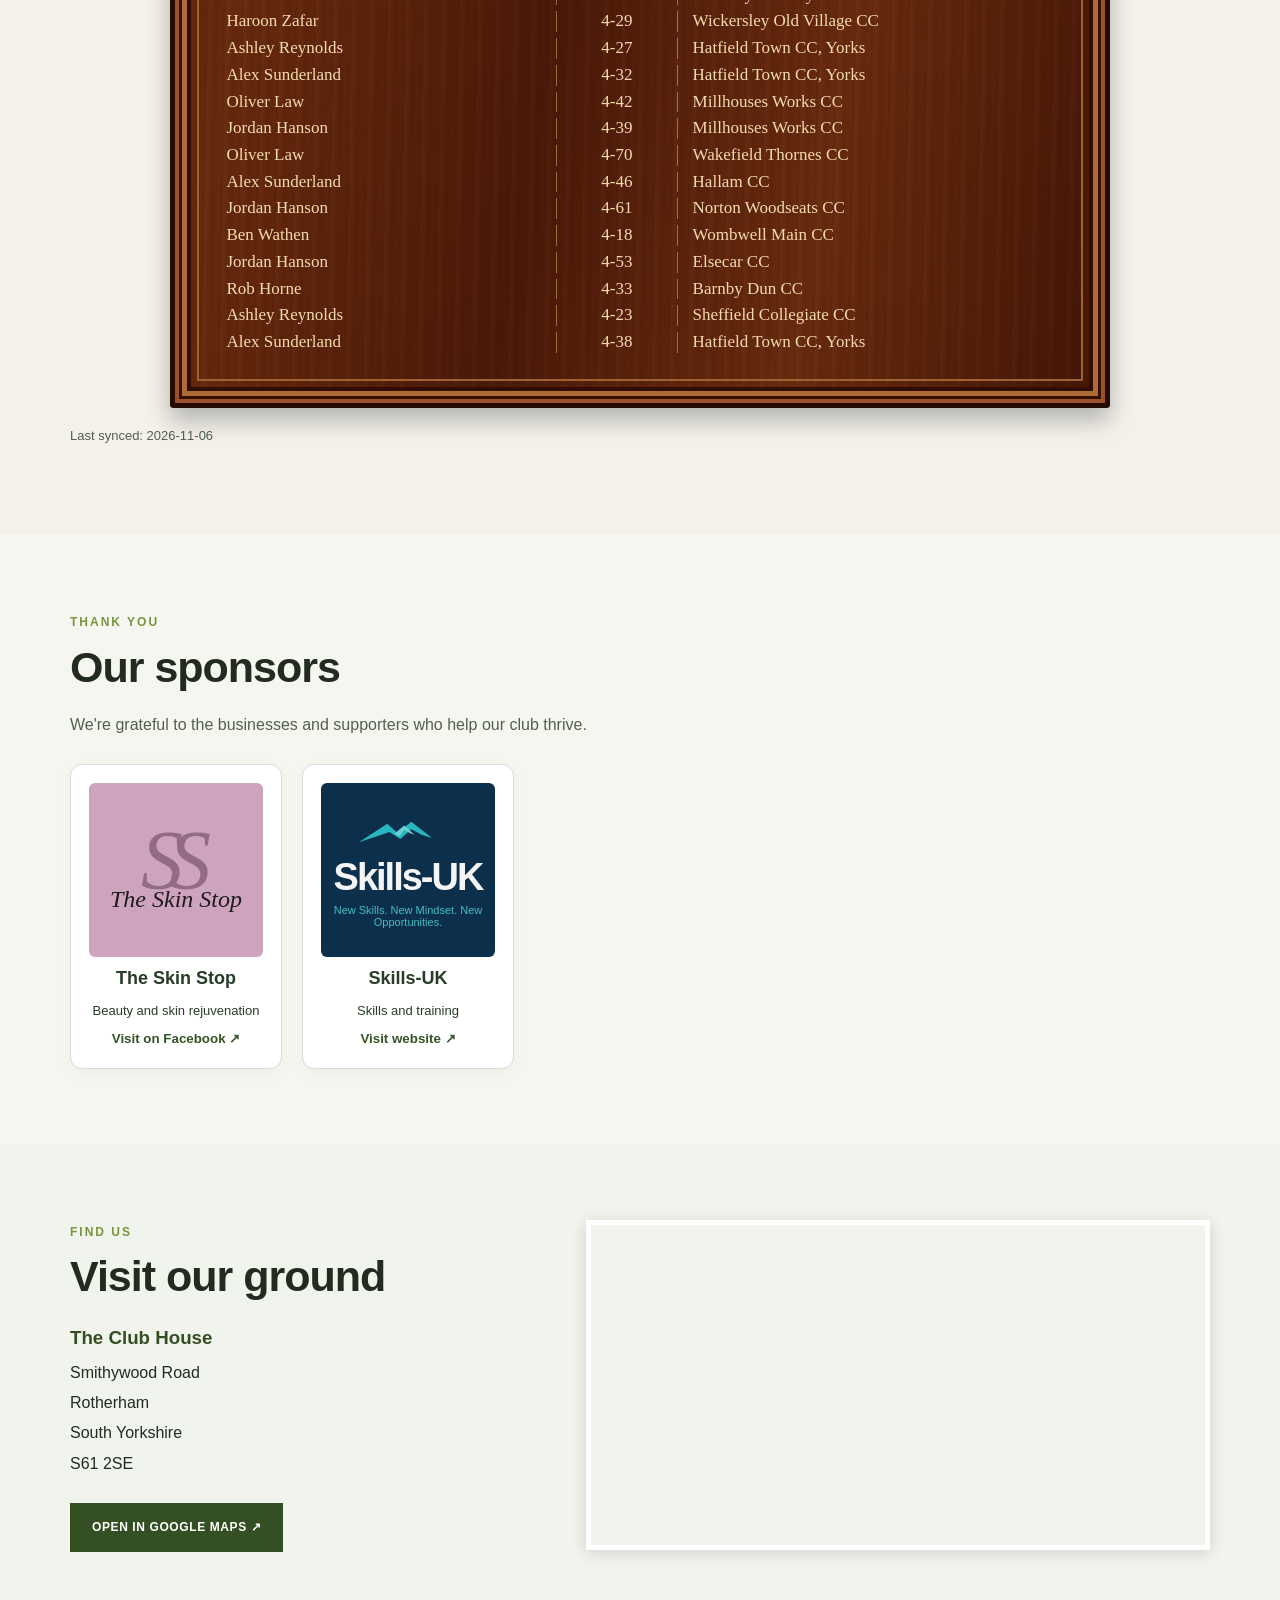
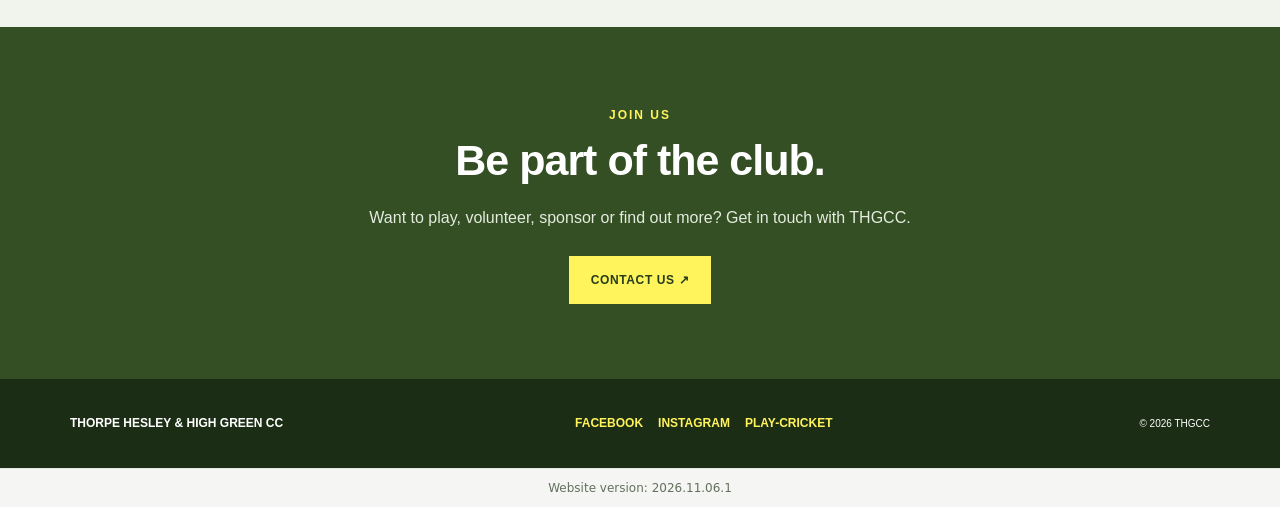
==== commit 55144241: "Display website release version in index.html" ====
--- a/index.html
+++ b/index.html
@@ -1,5 +1,5 @@
 <!doctype html>
-<html lang="en"><head><meta charset="utf-8"><meta name="viewport" content="width=device-width,initial-scale=1"><meta name="theme-color" content="#354f24"><meta name="description" content="Thorpe Hesley & High Green Cricket Club"><title>Thorpe Hesley & High Green Cricket Club</title><link rel="stylesheet" href="styles.css?v=20261103-honours6"></head>
+<html lang="en"><head><meta charset="utf-8"><meta name="viewport" content="width=device-width,initial-scale=1"><meta name="theme-color" content="#354f24"><meta name="description" content="Thorpe Hesley & High Green Cricket Club"><title>Thorpe Hesley & High Green Cricket Club</title><link rel="stylesheet" href="styles.css?v=20261103-honours6"><style>.site-version{position:relative;text-align:center;padding:12px 16px;font:12px system-ui,sans-serif;color:#63705d;background:#f5f6f3;border-top:1px solid #e2e7df}</style></head>
 <body><header class="site-header"><div class="topbar"><div class="container top-inner"><span>THORPE HESLEY & HIGH GREEN CRICKET CLUB</span><div><a href="https://www.facebook.com/THGCricket/" target="_blank" rel="noopener">Facebook ↗</a><a href="https://www.instagram.com/thorpehesleyhighgreencc/" target="_blank" rel="noopener">Instagram ↗</a></div></div></div><div class="container masthead"><a class="brand" href="#home"><img src="FB_IMG_1707073151206.png" alt="THGCC crest"><span>THORPE HESLEY<br><em>& HIGH GREEN</em><small>CRICKET CLUB · EST. 2014</small></span></a><button class="menu-toggle" aria-label="Toggle navigation" aria-expanded="false">☰</button><nav class="nav-links"><a href="#home">HOME</a><a href="#about">ABOUT</a><a href="#teams">TEAMS</a><a href="#news">NEWS</a><a href="#fixtures">FIXTURES & RESULTS</a><a href="#honours">HONOURS</a><a href="#sponsors">SPONSORS</a><a href="#contact">CONTACT</a></nav></div></header>
 <main id="home"><section class="feature" aria-label="THGCC team celebrating with trophy"><div class="hero-carousel" aria-label="Club photo slideshow" aria-roledescription="carousel"><div class="hero-slides"><img class="hero-photo active" src="IMG-20261103-WA0012.jpg" alt="THGCC club celebration" data-credit="Photography: John Hobson"><img class="hero-photo" src="IMG-20261103-WA0010.jpg" alt="THGCC cricket team" data-credit=""><img class="hero-photo" src="IMG-20261103-WA0011.jpg" alt="THGCC cricket ground" data-credit=""><img class="hero-photo" src="IMG-20261103-WA0009.jpg" alt="THGCC players at the cricket pitch" data-credit=""></div><button class="slide-arrow prev" type="button" aria-label="Previous photo">‹</button><button class="slide-arrow next" type="button" aria-label="Next photo">›</button><div class="slide-dots" role="group" aria-label="Choose photo"><button class="active" aria-label="Show photo 1" aria-current="true"></button><button aria-label="Show photo 2"></button><button aria-label="Show photo 3"></button><button aria-label="Show photo 4"></button></div></div><div class="container feature-inner"><span class="feature-label">WELCOME TO THGCC</span><p>Cricket for all ages and abilities in Thorpe Hesley and High Green.</p><a class="btn btn-yellow" href="#about">DISCOVER OUR CLUB <span>→</span></a><div class="photo-credit">Photography: John Hobson</div></div></section>
 <div class="quicklinks"><div class="container quick-grid"><a href="#fixtures"><span>🏏</span><strong>FIXTURES & RESULTS</strong><small>Follow the latest matches →</small></a><a href="#teams"><span>♜</span><strong>OUR TEAMS</strong><small>Find your place at THGCC →</small></a><a href="#honours"><span>★</span><strong>CLUB HONOURS</strong><small>Celebrate our players →</small></a></div></div>
@@ -10,4 +10,4 @@
 <section class="section honours-section" id="honours"><div class="container"><span class="eyebrow">THGCC RECORDS</span><h2>Club honours boards</h2><p>Recognising outstanding batting and bowling performances across our club's seasons.</p><div class="honours-controls"><label for="honours-season">Season</label><select id="honours-season"><option value="2026">2026</option><option value="all">All-time</option></select></div><div class="honours-grid"><article class="wood-board"><div class="wood-board-title"><div class="board-emblem" aria-hidden="true"><img src="assets/honours-emblem.svg" alt=""></div><small>THORPE HESLEY AND HIGH GREEN</small><h3>BATTING HONOURS BOARD</h3><span class="board-season">2026</span><div class="board-columns"><b>PLAYER</b><b>SCORE</b><b>OPPONENT</b></div></div><div id="honours-batting" class="wood-board-entries"><p>Records will appear once the API sync is connected.</p></div></article><article class="wood-board"><div class="wood-board-title"><div class="board-emblem" aria-hidden="true"><img src="assets/honours-emblem.svg" alt=""></div><small>THORPE HESLEY AND HIGH GREEN</small><h3>BOWLING HONOURS BOARD</h3><span class="board-season">2026</span><div class="board-columns"><b>PLAYER</b><b>FIGURES</b><b>OPPONENT</b></div></div><div id="honours-bowling" class="wood-board-entries"><p>Records will appear once the API sync is connected.</p></div></article></div><p class="honours-note" id="honours-status">Honours data will be sourced from official Play-Cricket scorecards.</p></div></section>
 <section class="section sponsors" id="sponsors"><div class="container"><span class="eyebrow">THANK YOU</span><h2>Our sponsors</h2><p>We're grateful to the businesses and supporters who help our club thrive.</p><div class="sponsor-list"><a class="sponsor-card" href="https://www.facebook.com/p/The-Skin-Stop-61563835415522/" target="_blank" rel="noopener noreferrer"><div class="sponsor-logo" aria-hidden="true"><span class="sponsor-monogram">SS</span><span class="sponsor-script">The Skin Stop</span></div><strong>The Skin Stop</strong><span>Beauty and skin rejuvenation</span><small>Visit on Facebook ↗</small></a><a class="sponsor-card" href="https://www.skills-uk.co.uk/" target="_blank" rel="noopener noreferrer"><div class="sponsor-logo skills-uk-logo" aria-hidden="true"><svg viewBox="0 0 220 65" width="160" height="55"><path d="M20 46 L72 12 L91 29 L116 8 L154 38 L135 32 L116 22 L96 40 L76 27 Z" fill="#27b7c1"/><path d="M85 30 L103 15 L122 32 L113 29 L103 23 L94 35 Z" fill="#6cd0d3"/></svg><span class="skills-uk-wordmark">Skills-UK</span><span class="skills-uk-tagline">New Skills. New Mindset. New Opportunities.</span></div><strong>Skills-UK</strong><span>Skills and training</span><small>Visit website ↗</small></a></div></div></section>
 <section class="section location-section" id="location"><div class="container location-layout"><div><span class="eyebrow">FIND US</span><h2>Visit our ground</h2><h3>The Club House</h3><address>Smithywood Road<br>Rotherham<br>South Yorkshire<br>S61 2SE</address><a class="btn btn-green" href="https://www.google.com/maps/search/?api=1&query=Smithywood+Road%2C+Rotherham%2C+S61+2SE" target="_blank" rel="noopener noreferrer">OPEN IN GOOGLE MAPS ↗</a></div><div class="location-map"><iframe title="Map showing the THGCC club house on Smithywood Road" loading="lazy" referrerpolicy="no-referrer-when-downgrade" src="https://maps.google.com/maps?q=Smithywood%20Road%2C%20Rotherham%2C%20S61%202SE&t=&z=14&ie=UTF8&iwloc=&output=embed"></iframe></div></div></section>
-<section class="section contact" id="contact"><div class="container"><span class="eyebrow">JOIN US</span><h2>Be part of the club.</h2><p>Want to play, volunteer, sponsor or find out more? Get in touch with THGCC.</p><a class="btn btn-yellow" href="https://www.facebook.com/THGCricket/" target="_blank" rel="noopener">CONTACT US ↗</a></div></section></main><footer><div class="container footer-grid"><strong>THORPE HESLEY & HIGH GREEN CC</strong><div><a href="https://www.facebook.com/THGCricket/">FACEBOOK</a><a href="https://www.instagram.com/thorpehesleyhighgreencc/">INSTAGRAM</a><a href="https://thhg.play-cricket.com/home">PLAY-CRICKET</a></div><small>© <span id="year"></span> THGCC</small></div></footer><script src="script.js?v=20261103-honours2"></script></body></html>+<section class="section contact" id="contact"><div class="container"><span class="eyebrow">JOIN US</span><h2>Be part of the club.</h2><p>Want to play, volunteer, sponsor or find out more? Get in touch with THGCC.</p><a class="btn btn-yellow" href="https://www.facebook.com/THGCricket/" target="_blank" rel="noopener">CONTACT US ↗</a></div></section></main><footer><div class="container footer-grid"><strong>THORPE HESLEY & HIGH GREEN CC</strong><div><a href="https://www.facebook.com/THGCricket/">FACEBOOK</a><a href="https://www.instagram.com/thorpehesleyhighgreencc/">INSTAGRAM</a><a href="https://thhg.play-cricket.com/home">PLAY-CRICKET</a></div><small>© <span id="year"></span> THGCC</small></div></footer><script src="script.js?v=20261103-honours2"></script><div class="site-version" aria-label="Website version">Website version: 2026.11.06.1</div></body></html>
--- a/styles.css
+++ b/styles.css
@@ -100,3 +100,5 @@
 @media(max-width:800px){.honours-grid{max-width:100%}.wood-board{padding:75px 18px 28px;border-radius:48% 48% 2px 2px / 4% 4% 2px 2px;box-shadow:inset 0 0 0 4px #2b0c04,inset 0 0 0 7px #975026,inset 0 0 0 10px #351005,inset 0 0 0 13px #a75f30,0 6px 16px #0004}.wood-board:before{inset:17px 15px 15px;border-width:1px}.board-emblem{height:70px;margin-bottom:8px}.board-emblem img{height:70px;width:150px}.wood-board-title small{font-size:clamp(12px,3.4vw,18px)}.wood-board-title h3{font-size:clamp(19px,5vw,28px);margin:5px 0 11px}.board-season{font-size:32px!important;padding:5px 0}.board-columns,.honour-row{grid-template-columns:minmax(0,1fr) minmax(42px,.37fr) minmax(0,1.13fr)}.board-columns{font-size:clamp(10px,2.8vw,14px);padding:4px 0 6px}.honour-row{font-size:clamp(9px,2.5vw,13px);line-height:1.15;padding:2px 0}.board-columns>*:nth-child(1),.honour-row>*:nth-child(1),.board-columns>*:nth-child(2),.honour-row>*:nth-child(2){padding-right:4px}.board-columns>*:nth-child(2),.honour-row>*:nth-child(2){padding-left:4px}.board-columns>*:nth-child(3),.honour-row>*:nth-child(3){padding-left:7px}}
 
 .sponsor-list{display:grid;grid-template-columns:repeat(auto-fill,minmax(210px,1fr));gap:20px;margin-top:26px}.sponsor-card{display:flex;flex-direction:column;align-items:center;text-align:center;gap:8px;padding:18px;border:1px solid #e2d7df;border-radius:12px;background:#fff;text-decoration:none;color:#273d27;box-shadow:0 4px 16px #00000009;transition:transform .2s,box-shadow .2s}.sponsor-card:hover{transform:translateY(-3px);box-shadow:0 7px 22px #00000014}.sponsor-logo{width:100%;max-width:220px;aspect-ratio:1;background:#cda3bd;display:flex;flex-direction:column;align-items:center;justify-content:center;color:#2c2028;border-radius:6px}.sponsor-monogram{font:italic 84px Georgia,serif;color:#926b85;line-height:.8;letter-spacing:-14px;padding-right:14px}.sponsor-script{font:italic 24px cursive;color:#211b20;margin-top:-8px}.sponsor-card strong{font-size:18px}.sponsor-card span:not(.sponsor-monogram):not(.sponsor-script){font-size:13px}.sponsor-card small{font-weight:700;color:#345526}
+
+.skills-uk-logo{background:#0c304c;color:#fff;gap:0;justify-content:center}.skills-uk-logo svg{height:48px;width:120px;margin-bottom:-3px}.skills-uk-wordmark{font:700 38px Arial,sans-serif!important;color:#f4f4f5;letter-spacing:-2px;line-height:1.05}.skills-uk-tagline{font:11px Arial,sans-serif!important;color:#45bbc5!important;letter-spacing:0;text-align:center;padding:0 6px;margin-top:5px}
